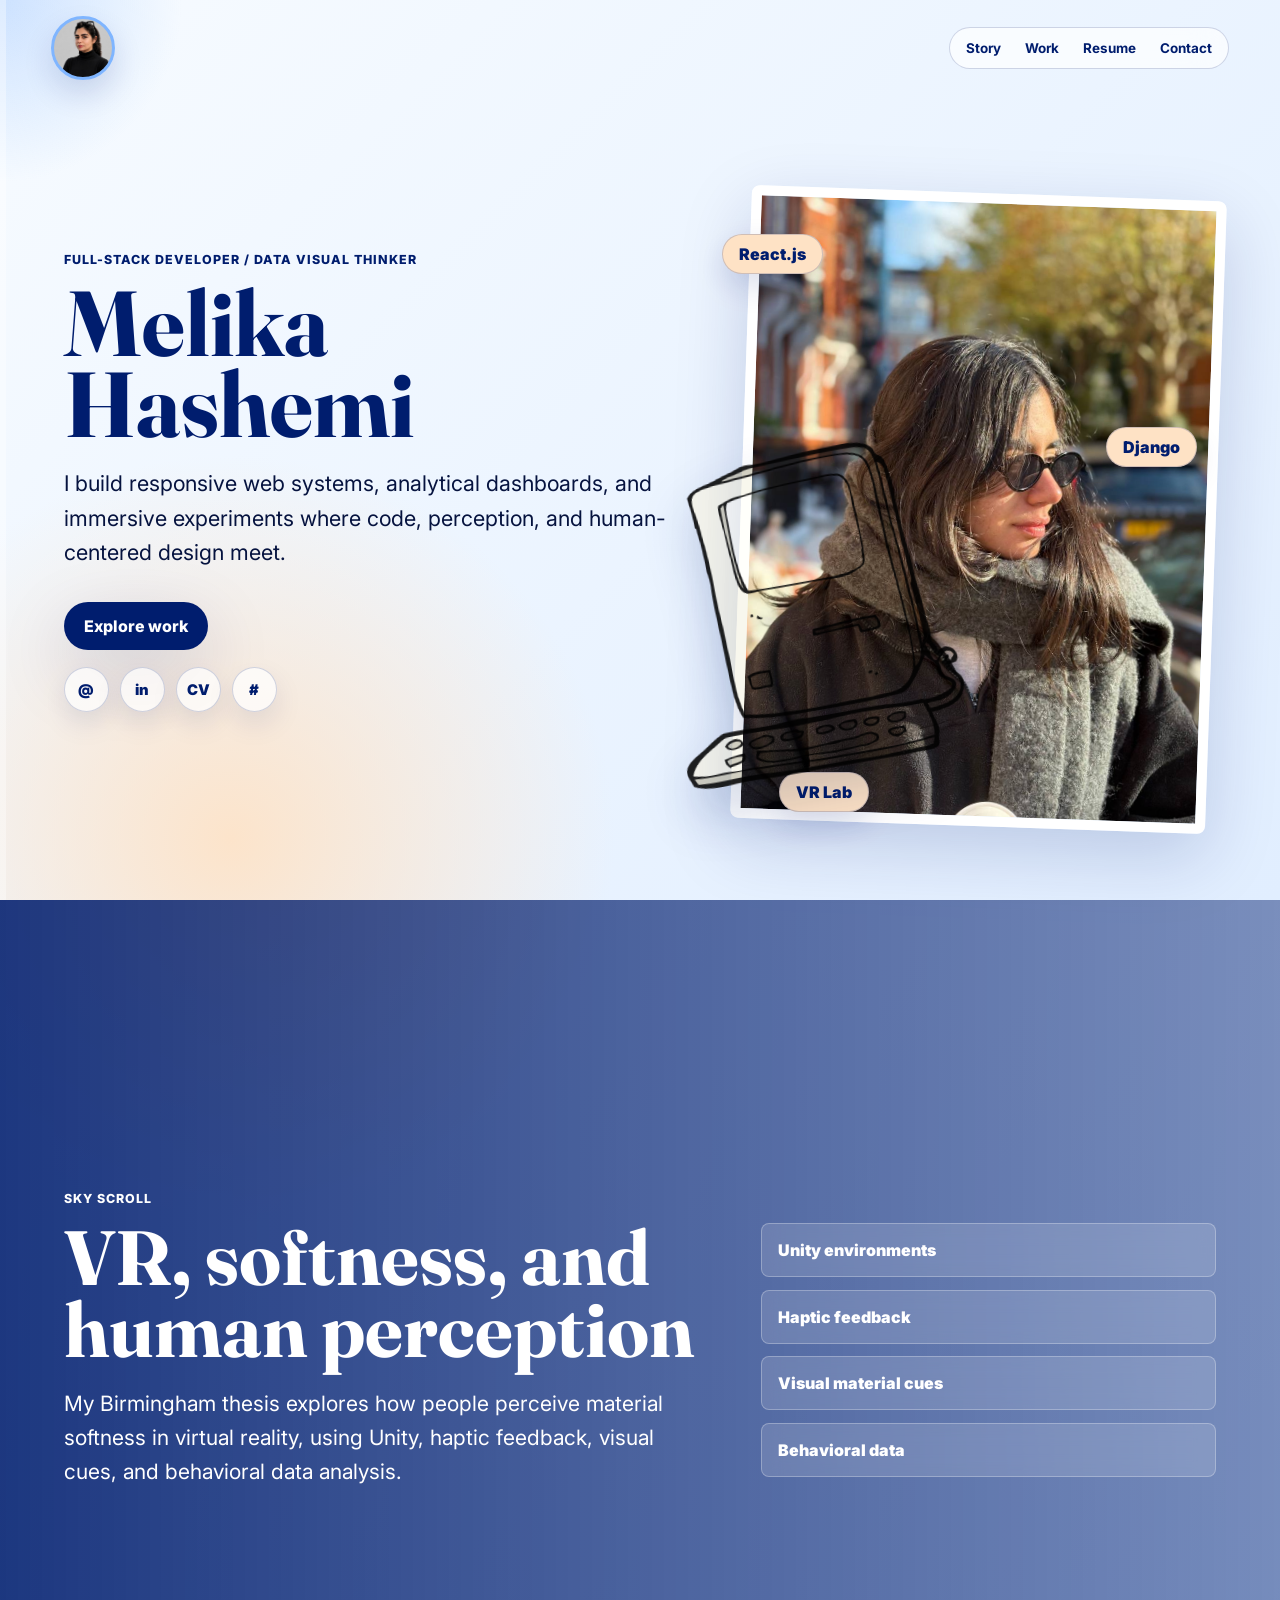
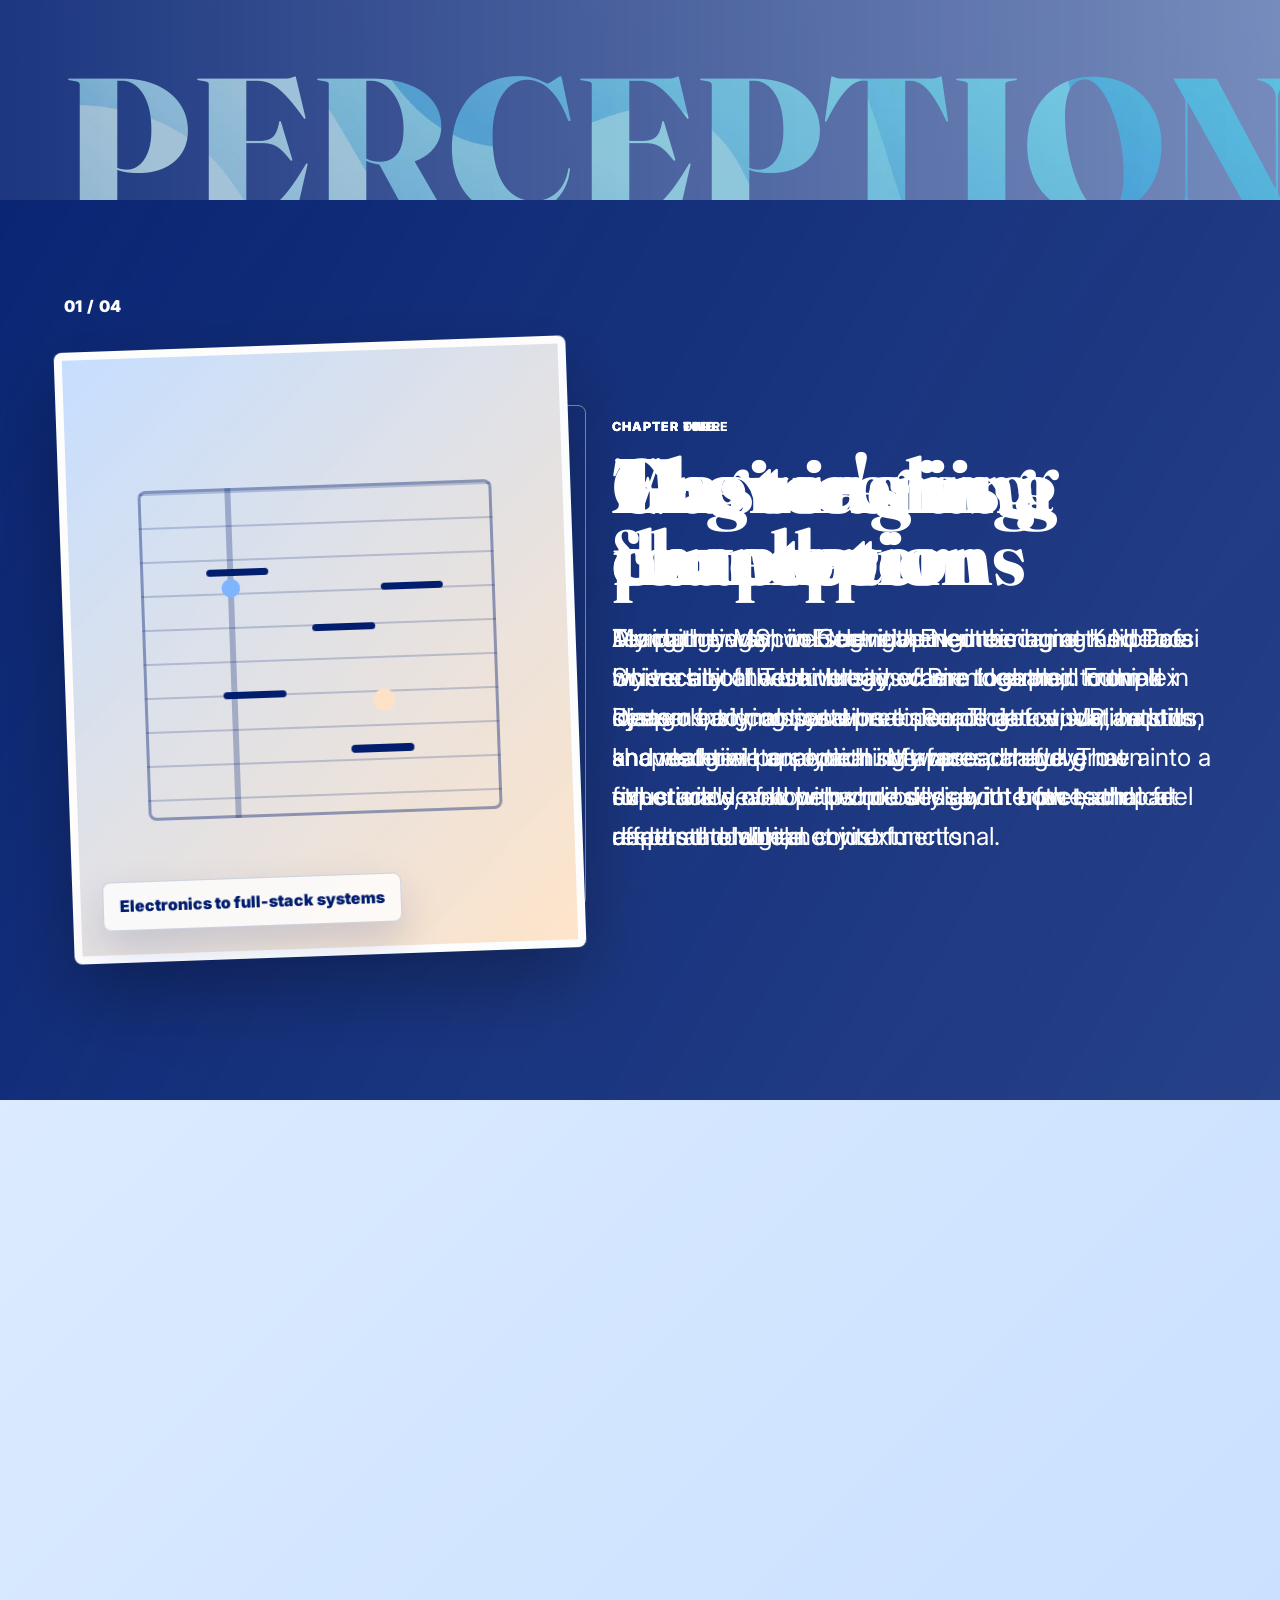
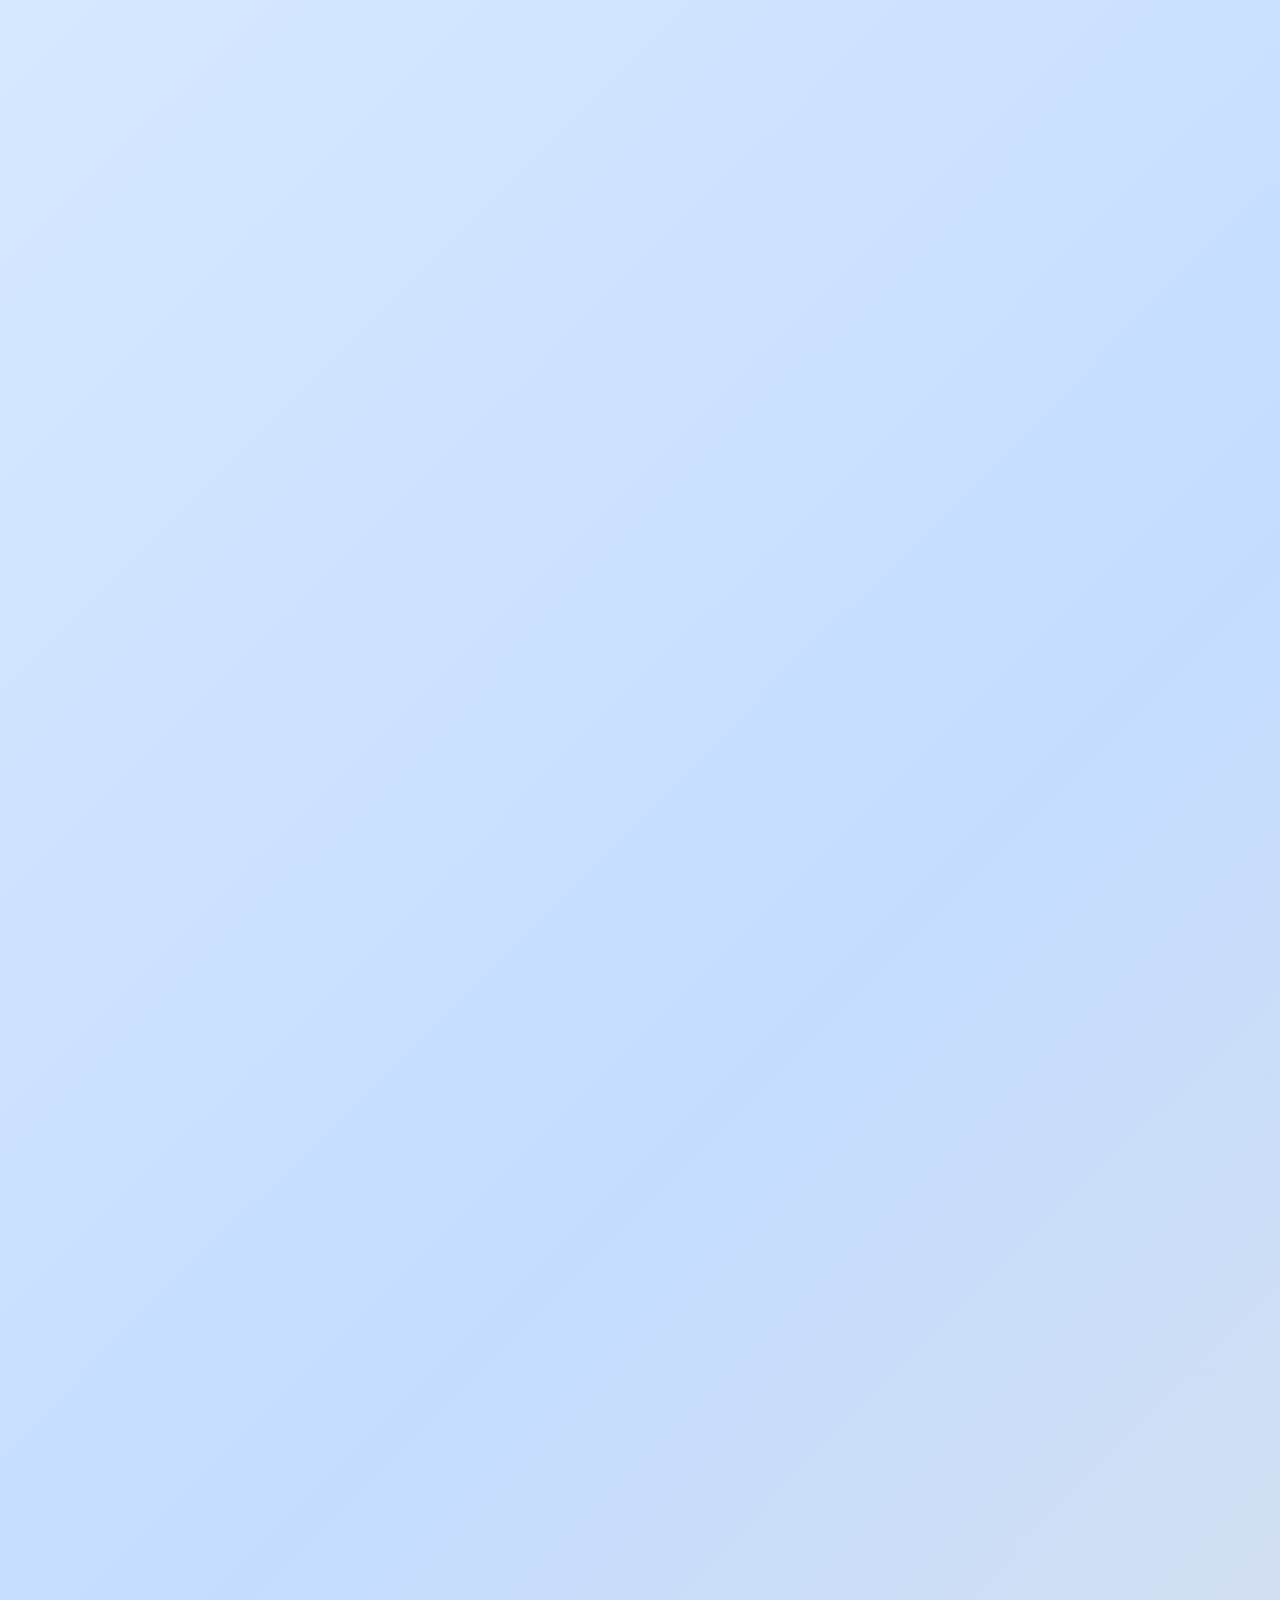
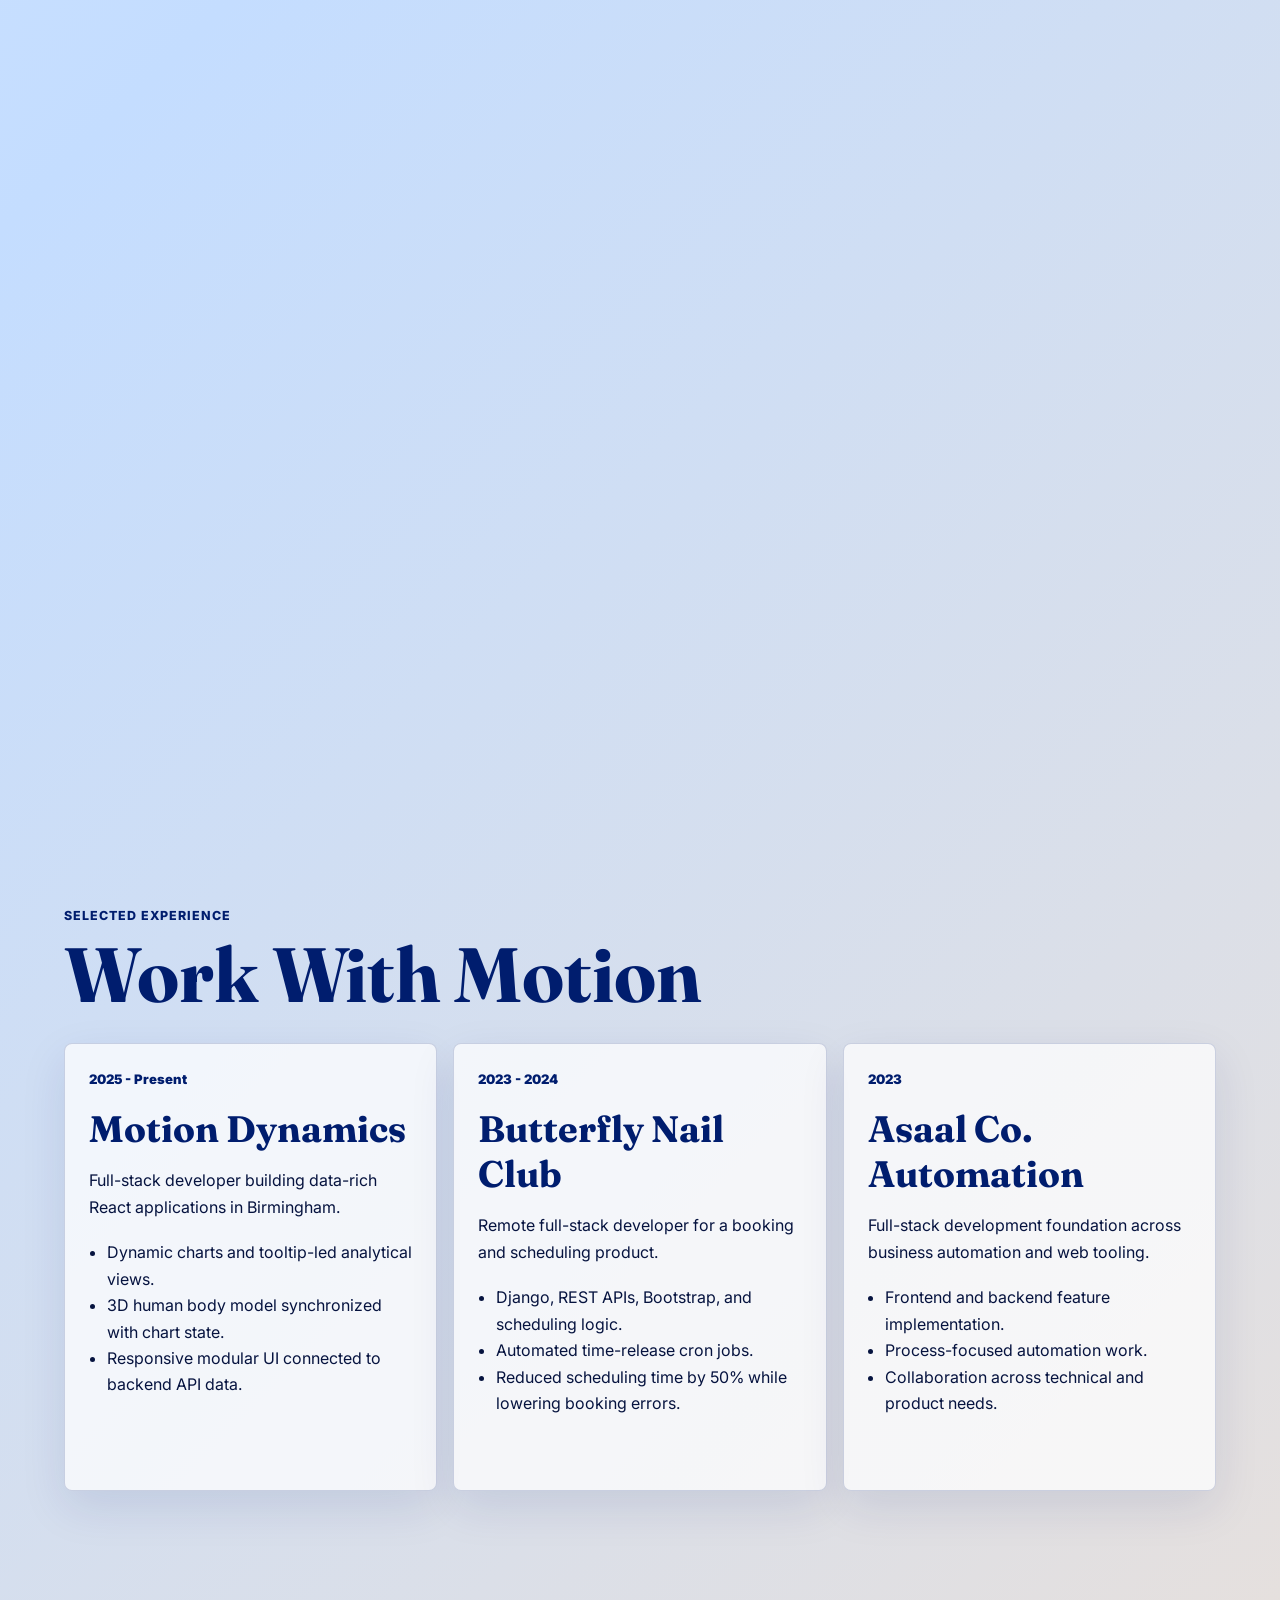
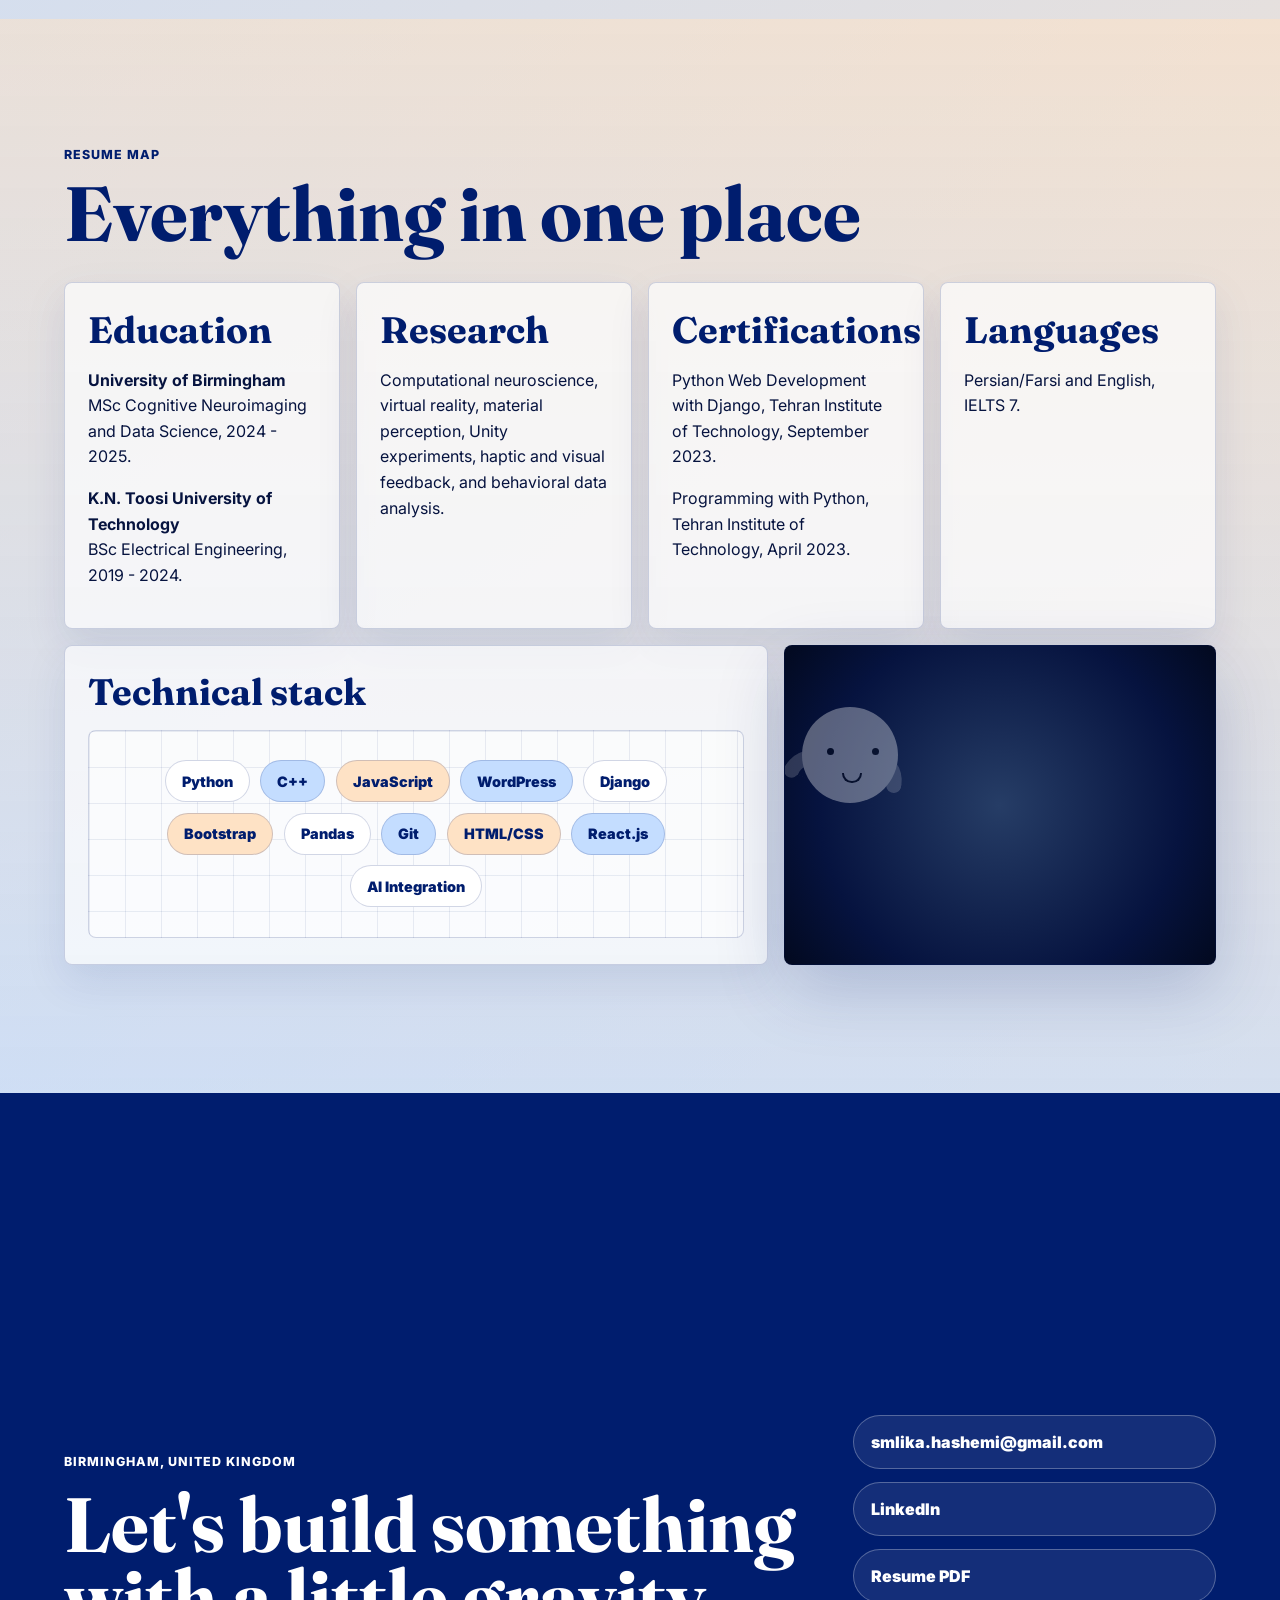
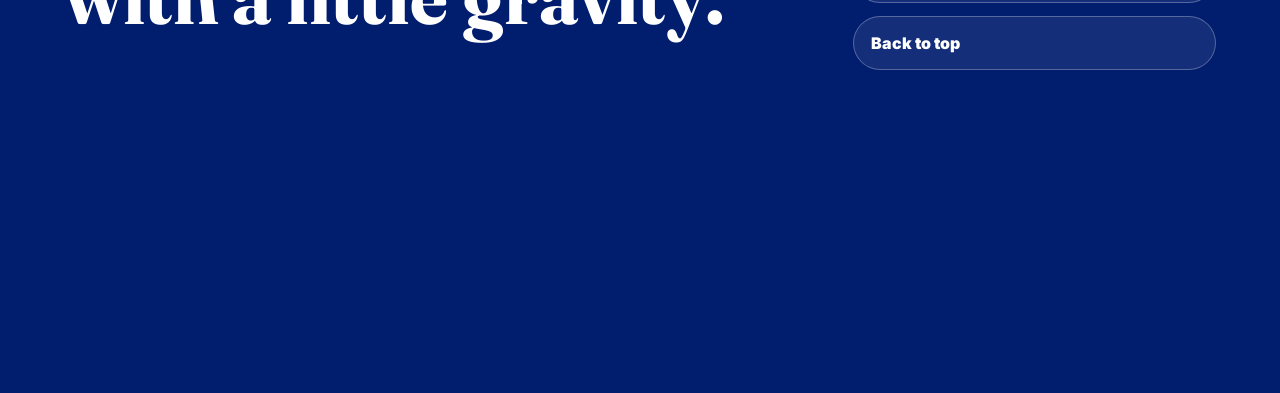
==== index.html @ a68a35ef "initial commit" ====
<!doctype html>
<html lang="en">
  <head>
    <meta charset="utf-8" />
    <meta name="viewport" content="width=device-width, initial-scale=1" />
    <title>Melika Hashemi | Portfolio</title>
    <meta
      name="description"
      content="Personal portfolio for Melika Hashemi, a full-stack developer working across React, Django, data visualization, VR, and cognitive neuroimaging."
    />
    <link rel="icon" type="image/jpeg" href="images/Profesional.jpg" />
    <link rel="preconnect" href="https://fonts.googleapis.com" />
    <link rel="preconnect" href="https://fonts.gstatic.com" crossorigin />
    <link
      href="https://fonts.googleapis.com/css2?family=Fraunces:wght@500;650;800&family=Inter:wght@400;500;600;700;800&display=swap"
      rel="stylesheet"
    />
    <link rel="stylesheet" href="styles.css" />
  </head>
  <body>
    <div class="scroll-meter" aria-hidden="true"><span></span></div>
    <div class="cursor-glow" aria-hidden="true"></div>

    <header class="site-header">
      <a class="brand" href="#top" aria-label="Melika Hashemi home">MH</a>
      <div class="brand-bubble" aria-hidden="true">Building interfaces with feeling.</div>
      <nav aria-label="Primary navigation">
        <a href="#story">Story</a>
        <a href="#work">Work</a>
        <a href="#resume">Resume</a>
        <a href="#contact">Contact</a>
      </nav>
    </header>

    <main id="top">
      <img class="scroll-computer" src="images/cartoon-old-computer-png.webp" alt="" aria-hidden="true" />
      <img class="scroll-computer scroll-computer-alt" src="images/OIP.webp" alt="" aria-hidden="true" />
      <section class="hero panel">
        <div class="hero-copy">
          <p class="eyebrow">Full-stack developer / data visual thinker</p>
          <h1>
            <span>Melika</span>
            <span>Hashemi</span>
          </h1>
          <p class="lede">
            I build responsive web systems, analytical dashboards, and immersive
            experiments where code, perception, and human-centered design meet.
          </p>
          <div class="hero-actions">
            <a class="button primary" href="#work">Explore work</a>
          </div>
          <div class="hero-icon-links" aria-label="Quick links">
            <a href="mailto:smlika.hashemi@gmail.com" aria-label="Email"> @ </a>
            <a href="https://www.linkedin.com/in/melika-hashemi-525626200/" target="_blank" rel="noreferrer" aria-label="LinkedIn">in</a>
            <a href="Resume.pdf" target="_blank" rel="noreferrer" aria-label="Resume PDF">CV</a>
            <a href="#resume" aria-label="Resume details">#</a>
          </div>
        </div>

        <div class="hero-stage" aria-hidden="true">
          <img class="portrait" src="images/Sunglasses.jpg" alt="" />
          <img class="computer hero-computer" src="images/cartoon-old-computer-png.webp" alt="" />
          <span class="code-chip chip-one">React.js</span>
          <span class="code-chip chip-two">Django</span>
          <span class="code-chip chip-three">VR Lab</span>
        </div>
      </section>

      <section class="sky-scroll-section" aria-label="Sky scroll portfolio statement">
        <div class="sky-word">PERCEPTION</div>
        <div class="sky-copy">
          <p class="eyebrow">Sky scroll</p>
          <h2>VR, softness, and human perception</h2>
          <p>My Birmingham thesis explores how people perceive material softness in virtual reality, using Unity, haptic feedback, visual cues, and behavioral data analysis.</p>
        </div>
        <div class="sky-facts" aria-label="Research highlights">
          <span>Unity environments</span>
          <span>Haptic feedback</span>
          <span>Visual material cues</span>
          <span>Behavioral data</span>
        </div>
      </section>

      <section id="story" class="story-rail" aria-label="Portfolio story">
        <div class="story-sticky">
          <div class="chapter-count">
            <span class="current">01</span>
            <span>/</span>
            <span>04</span>
          </div>
          <div class="scene">
            <div class="scene-card scene-img active" aria-hidden="true">
              <div class="circuit-board">
                <span></span><span></span><span></span><span></span><span></span>
              </div>
              <div class="booking-flow">Electronics to full-stack systems</div>
            </div>
            <div class="scene-card scene-img" aria-hidden="true">
              <div class="browser-bar"><span></span><span></span><span></span></div>
              <div class="chart-lines">
                <i style="--h: 42%"></i>
                <i style="--h: 68%"></i>
                <i style="--h: 35%"></i>
                <i style="--h: 82%"></i>
                <i style="--h: 58%"></i>
              </div>
              <div class="tooltip-card">JSON insight mapped</div>
            </div>
            <div class="scene-card scene-img" aria-hidden="true">
              <div class="vr-world">
                <span class="vr-headset"></span>
                <span class="vr-grid"></span>
              </div>
              <div class="tooltip-card">Unity + haptics experiment</div>
            </div>
            <div class="scene-card scene-img" aria-hidden="true">
              <div class="calendar-grid">
                <span></span><span></span><span></span><span></span>
                <span></span><span></span><span></span><span></span>
                <span></span><span></span><span></span><span></span>
              </div>
              <div class="booking-flow">Django REST booking flow</div>
            </div>
          </div>
          <article class="chapter active">
            <p class="eyebrow">Chapter one</p>
            <h2>Engineering foundations</h2>
            <p>
              My path began in Electrical Engineering at K.N. Toosi University of
              Technology, where I learned to think in systems, signals, and
              precision. That foundation still shapes how I approach software:
              carefully, structurally, and with curiosity about how each part
              affects the whole.
            </p>
          </article>
          <article class="chapter">
            <p class="eyebrow">Chapter two</p>
            <h2>The teaching chapter</h2>
            <p>
              Teaching in school strengthened the human side of my technical work.
              It trained me to explain complex ideas clearly, notice where people
              get stuck, and turn knowledge into something approachable. That
              experience now helps me design interfaces that feel understandable,
              not just functional.
            </p>
          </article>
          <article class="chapter">
            <p class="eyebrow">Chapter three</p>
            <h2>Master's in perception</h2>
            <p>
              During my MSc in Cognitive Neuroimaging and Data Science at the
              University of Birmingham, I moved deeper into computational
              neuroscience, VR, haptics, and material perception. My research gave
              me a richer view of how people sense, interpret, and respond to
              digital environments.
            </p>
          </article>
          <article class="chapter">
            <p class="eyebrow">Chapter four</p>
            <h2>Growing as a developer</h2>
            <p>
              Along the way, web development became the place where all of those
              threads came together. From Django booking systems to React data
              visualizations and real-time analytical interfaces, I have grown into
              a full-stack developer who builds with both technical depth and
              human context.
            </p>
          </article>
        </div>
        <div class="chapter-triggers" aria-hidden="true">
          <span data-step="0"></span>
          <span data-step="1"></span>
          <span data-step="2"></span>
          <span data-step="3"></span>
        </div>
      </section>

      <section id="work" class="work-section">
        <div class="section-intro">
          <p class="eyebrow">Selected experience</p>
          <h2>Work With Motion</h2>
        </div>
        <div class="work-grid">
          <article class="work-card" data-reveal>
            <span class="year">2025 - Present</span>
            <h3>Motion Dynamics</h3>
            <p>Full-stack developer building data-rich React applications in Birmingham.</p>
            <ul>
              <li>Dynamic charts and tooltip-led analytical views.</li>
              <li>3D human body model synchronized with chart state.</li>
              <li>Responsive modular UI connected to backend API data.</li>
            </ul>
          </article>
          <article class="work-card" data-reveal>
            <span class="year">2023 - 2024</span>
            <h3>Butterfly Nail Club</h3>
            <p>Remote full-stack developer for a booking and scheduling product.</p>
            <ul>
              <li>Django, REST APIs, Bootstrap, and scheduling logic.</li>
              <li>Automated time-release cron jobs.</li>
              <li>Reduced scheduling time by 50% while lowering booking errors.</li>
            </ul>
          </article>
          <article class="work-card" data-reveal>
            <span class="year">2023</span>
            <h3>Asaal Co. Automation</h3>
            <p>Full-stack development foundation across business automation and web tooling.</p>
            <ul>
              <li>Frontend and backend feature implementation.</li>
              <li>Process-focused automation work.</li>
              <li>Collaboration across technical and product needs.</li>
            </ul>
          </article>
        </div>
      </section>

      <section id="resume" class="resume-section">
        <div class="section-intro">
          <p class="eyebrow">Resume map</p>
          <h2>Everything in one place</h2>
        </div>
        <div class="resume-grid">
          <article class="resume-panel">
            <h3>Education</h3>
            <p><strong>University of Birmingham</strong><br />MSc Cognitive Neuroimaging and Data Science, 2024 - 2025.</p>
            <p><strong>K.N. Toosi University of Technology</strong><br />BSc Electrical Engineering, 2019 - 2024.</p>
          </article>
          <article class="resume-panel">
            <h3>Research</h3>
            <p>Computational neuroscience, virtual reality, material perception, Unity experiments, haptic and visual feedback, and behavioral data analysis.</p>
          </article>
          <article class="resume-panel">
            <h3>Certifications</h3>
            <p>Python Web Development with Django, Tehran Institute of Technology, September 2023.</p>
            <p>Programming with Python, Tehran Institute of Technology, April 2023.</p>
          </article>
          <article class="resume-panel">
            <h3>Languages</h3>
            <p>Persian/Farsi and English, IELTS 7.</p>
          </article>
          <div class="resume-stack-row">
            <article class="resume-panel stack-panel">
              <h3>Technical stack</h3>
              <div class="skill-orbit skill-orbit-small" aria-label="Technical stack">
                <span>Python</span>
                <span>C++</span>
                <span>JavaScript</span>
                <span>WordPress</span>
                <span>Django</span>
                <span>Bootstrap</span>
                <span>Pandas</span>
                <span>Git</span>
                <span>HTML/CSS</span>
                <span>React.js</span>
                <span>AI Integration</span>
              </div>
            </article>
            <div class="ghost-lab stack-spirit" aria-label="Interactive playful coding spirit">
              <div id="speedcapture">
                <div class="ghost face">
                  <div class="arms">
                    <div class="arm"></div>
                    <div class="arm"></div>
                  </div>
                  <div class="inner"><div class="mouth"></div></div>
                </div>
                <div class="ghost"></div>
                <div class="ghost"></div>
                <div class="ghost"></div>
                <div class="ghost"></div>
                <div class="ghost"></div>
                <div class="ghost"></div>
                <div class="ghost"></div>
                <div class="ghost"></div>
                <div class="ghost"></div>
                <div class="ghost"></div>
                <div class="ghost"></div>
                <div class="ghost"></div>
                <div class="ghost"></div>
                <div class="ghost"></div>
                <div class="ghost"></div>
                <div class="ghost"></div>
                <div class="ghost"></div>
                <div class="ghost"></div>
                <div class="ghost"></div>
              </div>
            </div>
          </div>
        </div>
      </section>

      <section id="contact" class="contact-section panel">
        <div>
          <p class="eyebrow">Birmingham, United Kingdom</p>
          <h2>Let's build something with a little gravity.</h2>
        </div>
        <div class="contact-links">
          <a href="mailto:smlika.hashemi@gmail.com">smlika.hashemi@gmail.com</a>
          <a href="https://www.linkedin.com/in/melika-hashemi-525626200/" target="_blank" rel="noreferrer">LinkedIn</a>
          <a href="Resume.pdf" target="_blank" rel="noreferrer">Resume PDF</a>
          <a href="#top">Back to top</a>
        </div>
      </section>
    </main>

    <script src="script.js"></script>
  </body>
</html>
---- styles.css ----
:root {
  --cloud: #c4ddff;
  --sky: #7fb5ff;
  --navy: #001d6e;
  --peach: #fee2c5;
  --ink: #06133f;
  --paper: #f7fbff;
  --white: #ffffff;
  --line: rgba(0, 29, 110, 0.18);
  --shadow: 0 24px 70px rgba(0, 29, 110, 0.18);
}

* {
  box-sizing: border-box;
}

html {
  scroll-behavior: smooth;
}

body {
  margin: 0;
  background:
    radial-gradient(circle at 18% 10%, rgba(254, 226, 197, 0.9), transparent 24rem),
    linear-gradient(135deg, var(--paper), var(--cloud) 52%, var(--peach));
  color: var(--ink);
  font-family: Inter, system-ui, sans-serif;
  overflow-x: hidden;
}

img {
  display: block;
  max-width: 100%;
}

a {
  color: inherit;
  text-decoration: none;
}

.scroll-meter {
  position: fixed;
  inset: 0 auto 0 0;
  z-index: 100;
  width: 6px;
  background: rgba(255, 255, 255, 0.34);
}

.scroll-meter span {
  display: block;
  width: 100%;
  height: 0;
  background: linear-gradient(var(--navy), var(--sky), var(--peach));
  border-radius: 999px;
}

.cursor-glow {
  position: fixed;
  z-index: 1;
  width: 26rem;
  height: 26rem;
  pointer-events: none;
  border-radius: 50%;
  background: radial-gradient(circle, rgba(127, 181, 255, 0.34), transparent 62%);
  transform: translate(-50%, -50%);
  mix-blend-mode: multiply;
}

.site-header {
  position: fixed;
  top: 0;
  left: 0;
  right: 0;
  z-index: 50;
  display: flex;
  align-items: center;
  justify-content: space-between;
  padding: 1rem clamp(1rem, 4vw, 4rem);
  color: var(--navy);
}

.brand {
  position: relative;
  display: grid;
  width: 4rem;
  aspect-ratio: 1;
  place-items: center;
  overflow: hidden;
  border: 3px solid var(--sky);
  border-radius: 50%;
  background: rgba(255, 255, 255, 0.66) url("images/Profesional.jpg") center 18% / cover;
  color: transparent;
  font-weight: 800;
  backdrop-filter: blur(16px);
  box-shadow: 0 14px 30px rgba(0, 29, 110, 0.14);
}

.brand-bubble {
  position: fixed;
  top: 4.9rem;
  left: 4.5rem;
  z-index: 51;
  max-width: 13rem;
  border: 1px solid var(--line);
  border-radius: 8px;
  padding: 0.72rem 0.9rem;
  background: rgba(255, 255, 255, 0.88);
  color: var(--navy);
  font-size: 0.78rem;
  font-weight: 900;
  box-shadow: 0 16px 34px rgba(0, 29, 110, 0.14);
  opacity: 0;
  transform: translateY(-0.4rem) scale(0.96);
  animation: talkBubble 12s ease-in-out infinite 1s;
  pointer-events: none;
}

.brand-bubble::before {
  content: "";
  position: absolute;
  top: -0.45rem;
  left: 0.8rem;
  width: 0.9rem;
  aspect-ratio: 1;
  background: inherit;
  border-left: 1px solid var(--line);
  border-top: 1px solid var(--line);
  transform: rotate(45deg);
}

nav {
  display: flex;
  gap: clamp(0.7rem, 2vw, 1.5rem);
  padding: 0.75rem 1rem;
  border: 1px solid var(--line);
  border-radius: 999px;
  background: rgba(255, 255, 255, 0.68);
  font-size: 0.84rem;
  font-weight: 700;
  backdrop-filter: blur(16px);
}

.scroll-computer {
  position: fixed;
  top: 10vh;
  left: 50%;
  z-index: 20;
  width: clamp(6rem, 12vw, 12rem);
  pointer-events: none;
  opacity: 0;
  transform: translate3d(-50%, -8rem, 0) rotate(-14deg) scale(0.72);
  transform-origin: 50% 50%;
  filter: drop-shadow(0 20px 24px rgba(0, 29, 110, 0.24));
  mix-blend-mode: multiply;
  transition: opacity 220ms ease;
}

.scroll-computer-alt {
  z-index: 19;
  width: clamp(4.8rem, 9vw, 8.5rem);
}

.panel {
  min-height: 100svh;
}

.hero {
  position: relative;
  z-index: 2;
  display: grid;
  grid-template-columns: minmax(0, 0.95fr) minmax(20rem, 0.72fr);
  gap: clamp(2rem, 4vw, 4rem);
  align-items: center;
  padding: 7rem clamp(1.1rem, 5vw, 5rem) 3rem;
}

.hero-copy {
  position: relative;
  z-index: 3;
}

.eyebrow {
  margin: 0 0 1rem;
  color: var(--navy);
  font-size: 0.78rem;
  font-weight: 800;
  letter-spacing: 0.08em;
  text-transform: uppercase;
}

h1,
h2,
h3 {
  margin: 0;
  font-family: Fraunces, Georgia, serif;
  color: var(--navy);
  letter-spacing: 0;
}

h1 {
  display: grid;
  max-width: 12ch;
  font-size: clamp(3.2rem, 7.2vw, 6.3rem);
  line-height: 0.88;
}

h1 span:first-child {
  display: inline-block;
  white-space: nowrap;
  word-break: keep-all;
}

h1 span:last-child {
  overflow-wrap: anywhere;
}

h2 {
  font-size: clamp(2.4rem, 6vw, 5.6rem);
  line-height: 0.94;
}

h3 {
  font-size: clamp(1.55rem, 3vw, 2.3rem);
}

.lede {
  max-width: 42rem;
  margin: 1.3rem 0 0;
  font-size: clamp(1.05rem, 2vw, 1.35rem);
  line-height: 1.6;
}

.hero-actions {
  display: flex;
  flex-wrap: wrap;
  gap: 0.85rem;
  margin-top: 2rem;
}

.hero-icon-links {
  display: flex;
  gap: 0.7rem;
  margin-top: 1.1rem;
}

.hero-icon-links a {
  display: grid;
  width: 2.8rem;
  aspect-ratio: 1;
  place-items: center;
  border: 1px solid var(--line);
  border-radius: 50%;
  background: rgba(255, 255, 255, 0.72);
  color: var(--navy);
  font-size: 0.92rem;
  font-weight: 900;
  box-shadow: 0 12px 28px rgba(0, 29, 110, 0.1);
}

.button {
  display: inline-flex;
  min-height: 3rem;
  align-items: center;
  justify-content: center;
  border: 1px solid var(--line);
  border-radius: 999px;
  padding: 0 1.2rem;
  font-weight: 800;
}

.button.primary {
  background: var(--navy);
  color: var(--white);
  box-shadow: var(--shadow);
}

.button.ghost {
  background: rgba(255, 255, 255, 0.66);
}

.hero-stage {
  position: relative;
  z-index: 2;
  min-height: min(72vw, 43rem);
}

.portrait {
  position: absolute;
  right: 0;
  bottom: 0;
  width: min(30rem, 70vw);
  aspect-ratio: 3 / 4;
  border: 10px solid var(--white);
  border-radius: 8px;
  object-fit: cover;
  object-position: 50% 36%;
  box-shadow: var(--shadow);
  transform: rotate(2deg);
}

.computer {
  position: absolute;
  width: min(18rem, 40vw);
  filter: drop-shadow(0 24px 25px rgba(0, 29, 110, 0.22));
  mix-blend-mode: multiply;
}

.hero-computer {
  left: -5rem;
  bottom: 3.5rem;
  z-index: 2;
  opacity: 0.88;
  transform: rotate(-10deg);
}

.code-chip {
  position: absolute;
  display: inline-flex;
  align-items: center;
  min-height: 2.5rem;
  border: 1px solid var(--line);
  border-radius: 999px;
  padding: 0 1rem;
  background: var(--peach);
  color: var(--navy);
  font-weight: 900;
  box-shadow: 0 12px 30px rgba(0, 29, 110, 0.14);
}

.chip-one {
  top: 14%;
  left: -4%;
}

.chip-two {
  top: 42%;
  right: 4%;
}

.chip-three {
  bottom: 2%;
  left: 8%;
}

.story-rail {
  position: relative;
  height: 420vh;
  z-index: 3;
}

.sky-scroll-section {
  position: relative;
  z-index: 4;
  min-height: 100svh;
  display: grid;
  grid-template-columns: minmax(0, 1fr) minmax(18rem, 0.72fr);
  gap: clamp(2rem, 5vw, 5rem);
  align-items: center;
  overflow: hidden;
  padding: clamp(4rem, 9vw, 8rem) clamp(1.1rem, 5vw, 5rem);
  background:
    linear-gradient(90deg, rgba(0, 29, 110, 0.88), rgba(0, 29, 110, 0.46)),
    url("images/Sea.jpg") center / cover fixed;
}

.sky-word {
  position: absolute;
  inset: auto -1rem -0.08em;
  color: transparent;
  background: url("images/Sea.jpg") 50% 50% / cover fixed;
  background-clip: text;
  -webkit-background-clip: text;
  -webkit-text-fill-color: transparent;
  font-family: Fraunces, Georgia, serif;
  font-size: clamp(5.6rem, 15vw, 14.5rem);
  font-weight: 800;
  line-height: 0.74;
  opacity: 0.72;
  pointer-events: none;
  text-align: right;
}

.sky-copy {
  position: relative;
  max-width: 50rem;
  color: var(--white);
}

.sky-copy h2,
.sky-copy .eyebrow {
  color: var(--white);
}

.sky-copy p:not(.eyebrow) {
  max-width: 38rem;
  font-size: clamp(1rem, 1.8vw, 1.32rem);
  line-height: 1.6;
}

.sky-facts {
  position: relative;
  display: grid;
  gap: 0.8rem;
}

.sky-facts span {
  border: 1px solid rgba(255, 255, 255, 0.28);
  border-radius: 8px;
  padding: 1rem;
  background: rgba(255, 255, 255, 0.14);
  color: var(--white);
  font-weight: 900;
  backdrop-filter: blur(10px);
}

.story-sticky {
  position: sticky;
  top: 0;
  display: grid;
  min-height: 100svh;
  grid-template-columns: minmax(16rem, 0.8fr) minmax(0, 1fr);
  align-items: center;
  gap: clamp(1.5rem, 5vw, 5rem);
  padding: 5rem clamp(1.1rem, 5vw, 5rem);
  overflow: hidden;
  background: linear-gradient(120deg, rgba(0, 29, 110, 0.96), rgba(0, 29, 110, 0.82));
  color: var(--white);
}

.story-sticky h2,
.story-sticky .eyebrow {
  color: var(--white);
}

.chapter-count {
  position: absolute;
  top: 6rem;
  left: clamp(1.1rem, 5vw, 5rem);
  display: flex;
  gap: 0.3rem;
  font-weight: 900;
}

.scene {
  position: relative;
  min-height: 68vh;
  perspective: 1000px;
}

.scene::before {
  content: "";
  position: absolute;
  inset: 10% -8% 8% 9%;
  border: 1px solid rgba(254, 226, 197, 0.52);
  border-radius: 8px;
}

.scene-img {
  position: absolute;
  inset: 0;
  width: min(32rem, 78vw);
  height: 68vh;
  border: 8px solid rgba(255, 255, 255, 0.92);
  border-radius: 8px;
  object-fit: cover;
  opacity: 0;
  transform: translate3d(-2rem, 2rem, 0) rotate(-6deg) scale(0.9);
  transition: opacity 700ms ease, transform 900ms cubic-bezier(0.16, 1, 0.3, 1);
  box-shadow: 0 32px 80px rgba(0, 0, 0, 0.3);
}

.scene-card {
  display: grid;
  place-items: center;
  padding: clamp(1rem, 3vw, 2rem);
  background:
    linear-gradient(135deg, rgba(196, 221, 255, 0.96), rgba(254, 226, 197, 0.92)),
    var(--white);
}

.scene-img.active {
  opacity: 1;
  transform: translate3d(0, 0, 0) rotate(var(--tilt, -2deg)) scale(1);
}

.browser-bar,
.tooltip-card,
.booking-flow {
  position: absolute;
  border: 1px solid rgba(0, 29, 110, 0.18);
  border-radius: 8px;
  background: rgba(255, 255, 255, 0.78);
  color: var(--navy);
  box-shadow: 0 18px 40px rgba(0, 29, 110, 0.16);
}

.browser-bar {
  top: 1.2rem;
  left: 1.2rem;
  right: 1.2rem;
  display: flex;
  gap: 0.5rem;
  padding: 0.7rem;
}

.browser-bar span {
  width: 0.72rem;
  aspect-ratio: 1;
  border-radius: 50%;
  background: var(--sky);
}

.chart-lines {
  display: flex;
  align-items: end;
  justify-content: center;
  gap: clamp(0.7rem, 2vw, 1rem);
  width: 82%;
  height: 62%;
  border-bottom: 3px solid rgba(0, 29, 110, 0.5);
  border-left: 3px solid rgba(0, 29, 110, 0.5);
}

.chart-lines i {
  width: clamp(1.8rem, 5vw, 3.4rem);
  height: var(--h);
  border-radius: 8px 8px 0 0;
  background: linear-gradient(var(--navy), var(--sky));
}

.tooltip-card {
  right: 1.4rem;
  bottom: 1.5rem;
  padding: 0.85rem 1rem;
  font-weight: 900;
}

.calendar-grid {
  display: grid;
  width: 82%;
  grid-template-columns: repeat(4, 1fr);
  gap: 0.7rem;
}

.calendar-grid span {
  aspect-ratio: 1;
  border: 2px solid rgba(0, 29, 110, 0.24);
  border-radius: 8px;
  background: rgba(255, 255, 255, 0.75);
}

.calendar-grid span:nth-child(3),
.calendar-grid span:nth-child(6),
.calendar-grid span:nth-child(11) {
  background: var(--sky);
}

.booking-flow {
  left: 1.4rem;
  bottom: 1.5rem;
  padding: 0.85rem 1rem;
  font-weight: 900;
}

.vr-world {
  position: relative;
  width: 82%;
  height: 62%;
}

.vr-headset {
  position: absolute;
  inset: 20% 12% auto;
  height: 34%;
  border: 10px solid var(--navy);
  border-radius: 999px 999px 34px 34px;
  background: rgba(255, 255, 255, 0.4);
}

.vr-grid {
  position: absolute;
  left: 0;
  right: 0;
  bottom: 0;
  height: 42%;
  background:
    linear-gradient(90deg, rgba(0, 29, 110, 0.22) 1px, transparent 1px),
    linear-gradient(rgba(0, 29, 110, 0.22) 1px, transparent 1px);
  background-size: 32px 24px;
  transform: perspective(280px) rotateX(58deg);
}

.circuit-board {
  position: relative;
  width: 82%;
  height: 62%;
  border: 3px solid rgba(0, 29, 110, 0.4);
  border-radius: 8px;
  background:
    radial-gradient(circle at 25% 30%, var(--sky) 0 0.55rem, transparent 0.6rem),
    radial-gradient(circle at 68% 66%, var(--peach) 0 0.65rem, transparent 0.72rem),
    linear-gradient(90deg, transparent 24%, rgba(0, 29, 110, 0.28) 24% 26%, transparent 26%),
    linear-gradient(rgba(0, 29, 110, 0.2) 2px, transparent 2px);
  background-size: auto, auto, auto, 100% 34px;
}

.circuit-board span {
  position: absolute;
  width: 18%;
  height: 0.45rem;
  border-radius: 999px;
  background: var(--navy);
}

.circuit-board span:nth-child(1) { top: 24%; left: 18%; }
.circuit-board span:nth-child(2) { top: 42%; left: 48%; }
.circuit-board span:nth-child(3) { top: 62%; left: 22%; }
.circuit-board span:nth-child(4) { top: 30%; right: 14%; }
.circuit-board span:nth-child(5) { bottom: 18%; right: 24%; }

.chapter {
  grid-column: 2;
  grid-row: 1;
  max-width: 42rem;
  opacity: 0;
  transform: translateY(2rem);
  transition: opacity 500ms ease, transform 500ms ease;
  pointer-events: none;
}

.chapter.active {
  opacity: 1;
  transform: translateY(0);
}

.chapter p:not(.eyebrow) {
  font-size: clamp(1.05rem, 2.2vw, 1.55rem);
  line-height: 1.6;
}

.chapter-triggers {
  position: absolute;
  inset: 0;
  display: grid;
  grid-template-rows: repeat(4, 1fr);
  pointer-events: none;
}

.work-section {
  position: relative;
  z-index: 4;
  padding: clamp(4rem, 10vw, 9rem) clamp(1.1rem, 5vw, 5rem);
}

.section-intro {
  max-width: 54rem;
  margin-bottom: 2rem;
}

.work-grid {
  display: grid;
  grid-template-columns: repeat(3, minmax(0, 1fr));
  gap: 1rem;
}

.work-card {
  min-height: 28rem;
  border: 1px solid var(--line);
  border-radius: 8px;
  padding: clamp(1.1rem, 2vw, 1.5rem);
  background: rgba(255, 255, 255, 0.72);
  box-shadow: 0 16px 46px rgba(0, 29, 110, 0.1);
  opacity: 0;
  transform: translateY(2rem);
  transition: opacity 650ms ease, transform 650ms ease;
}

.work-card.visible {
  opacity: 1;
  transform: translateY(0);
}

.year {
  display: inline-flex;
  margin-bottom: 1.2rem;
  color: var(--navy);
  font-size: 0.82rem;
  font-weight: 900;
}

.work-card p,
.contact-section p {
  line-height: 1.65;
}

ul {
  margin: 1.2rem 0 0;
  padding-left: 1.1rem;
  line-height: 1.65;
}

.resume-section {
  position: relative;
  z-index: 4;
  padding: clamp(4rem, 10vw, 8rem) clamp(1.1rem, 5vw, 5rem);
  background: linear-gradient(180deg, rgba(254, 226, 197, 0.52), rgba(196, 221, 255, 0.66));
}

.ghost-lab {
  position: relative;
  justify-self: end;
  width: min(42rem, 100%);
  min-height: 17rem;
  overflow: hidden;
  border: 1px solid rgba(0, 29, 110, 0.18);
  border-radius: 8px;
  background: radial-gradient(circle at center, #263d66, #06133f 68%, #02091f);
  box-shadow: 0 24px 70px rgba(0, 29, 110, 0.2);
}

#speedcapture {
  position: absolute;
  inset: 0;
  opacity: 0.42;
}

.ghost {
  position: absolute;
  left: calc(50% - 50px);
  top: calc(50% - 50px);
  width: 100px;
  height: 100px;
  border-radius: 100%;
  background: #fff;
  transform: translateX(-100px);
  animation: ghostSwirl 2s ease-in-out infinite alternate;
  transition: 0s ease-in-out;
}

.ghost::before {
  content: "";
  position: absolute;
  top: calc(50% - 5px);
  left: calc(50% - 5px);
  width: 10px;
  height: 10px;
  border-radius: 100%;
  background: #fff;
  filter: blur(5px);
  animation: ghostBubbling 2s linear infinite;
}

.ghost.face .arms {
  position: absolute;
  left: -10px;
  top: 45px;
  z-index: -1;
  width: 120px;
  height: 30px;
  border-radius: 50px;
}

.ghost.face .arm {
  position: absolute;
  left: 0;
  top: 0;
  width: 30px;
  height: 30px;
  border-top: 15px solid #fff;
  border-left: 15px solid #fff;
  border-radius: 100px 0 0 0;
  opacity: 0.5;
  transform: rotate(20deg);
  transform-origin: top right;
  animation: ghostWave 2s ease-in-out infinite alternate;
}

.ghost.face .arm::before {
  content: "";
  position: absolute;
  bottom: -5px;
  left: -15px;
  width: 15px;
  height: 15px;
  border-radius: 100%;
  background: #fff;
}

.ghost.face .arm:last-of-type {
  right: 0;
  left: auto;
  border-right: 15px solid #fff;
  border-left: 0;
  border-radius: 0 100px 0 0;
  transform-origin: top left;
}

.ghost.face .arm:last-of-type::before {
  right: -15px;
  left: auto;
}

.ghost.face .inner {
  position: absolute;
  width: 100%;
  height: 100%;
  border-radius: 100%;
  transform-style: preserve-3d;
  animation: ghostLook 4s ease-in-out infinite;
}

.ghost.face .mouth {
  position: absolute;
  bottom: 20px;
  left: 40px;
  width: 20px;
  height: 10px;
  border-right: 2px solid #000;
  border-bottom: 2px solid #000;
  border-left: 2px solid #000;
  border-radius: 5px 5px 150px 150px;
}

.ghost.face .mouth::before {
  content: "";
  position: absolute;
  top: -25px;
  left: -17.5px;
  width: 7.5px;
  height: 7.5px;
  border-radius: 100%;
  background: #000;
  box-shadow: 45px 0 0 #000;
}

.ghost:nth-child(1) { transition: 0.05s cubic-bezier(0.175, 0.885, 0.32, 1.275); width: 96px; height: 96px; margin: -48px 0 0 -48px; z-index: 19; animation-delay: 0.03s; }
.ghost:nth-child(2) { transition: 0.1s cubic-bezier(0.175, 0.885, 0.32, 1.275); width: 92px; height: 92px; margin: -46px 0 0 -46px; background: #f7f7f7; z-index: 18; animation-delay: 0.07s; }
.ghost:nth-child(3) { transition: 0.15s cubic-bezier(0.175, 0.885, 0.32, 1.275); width: 88px; height: 88px; margin: -44px 0 0 -44px; background: #efefef; z-index: 17; animation-delay: 0.1s; }
.ghost:nth-child(4) { transition: 0.2s cubic-bezier(0.175, 0.885, 0.32, 1.275); width: 84px; height: 84px; margin: -42px 0 0 -42px; background: #e7e7e7; z-index: 16; animation-delay: 0.13s; }
.ghost:nth-child(5) { transition: 0.25s cubic-bezier(0.175, 0.885, 0.32, 1.275); width: 80px; height: 80px; margin: -40px 0 0 -40px; background: #dfdfdf; z-index: 15; animation-delay: 0.17s; }
.ghost:nth-child(6) { transition: 0.3s cubic-bezier(0.175, 0.885, 0.32, 1.275); width: 76px; height: 76px; margin: -38px 0 0 -38px; background: #d7d7d7; z-index: 14; animation-delay: 0.2s; }
.ghost:nth-child(7) { transition: 0.35s cubic-bezier(0.175, 0.885, 0.32, 1.275); width: 72px; height: 72px; margin: -36px 0 0 -36px; background: #cfcfcf; z-index: 13; animation-delay: 0.23s; }
.ghost:nth-child(8) { transition: 0.4s cubic-bezier(0.175, 0.885, 0.32, 1.275); width: 68px; height: 68px; margin: -34px 0 0 -34px; background: #c7c7c7; z-index: 12; animation-delay: 0.27s; }
.ghost:nth-child(9) { transition: 0.45s cubic-bezier(0.175, 0.885, 0.32, 1.275); width: 64px; height: 64px; margin: -32px 0 0 -32px; background: #bfbfbf; z-index: 11; animation-delay: 0.3s; }
.ghost:nth-child(10) { transition: 0.5s cubic-bezier(0.175, 0.885, 0.32, 1.275); width: 60px; height: 60px; margin: -30px 0 0 -30px; background: #b7b7b7; z-index: 10; animation-delay: 0.33s; }
.ghost:nth-child(11) { transition: 0.55s cubic-bezier(0.175, 0.885, 0.32, 1.275); width: 56px; height: 56px; margin: -28px 0 0 -28px; background: #afafaf; z-index: 9; animation-delay: 0.37s; }
.ghost:nth-child(12) { transition: 0.6s cubic-bezier(0.175, 0.885, 0.32, 1.275); width: 52px; height: 52px; margin: -26px 0 0 -26px; background: #a7a7a7; z-index: 8; animation-delay: 0.4s; }
.ghost:nth-child(13) { transition: 0.65s cubic-bezier(0.175, 0.885, 0.32, 1.275); width: 48px; height: 48px; margin: -24px 0 0 -24px; background: #9f9f9f; z-index: 7; animation-delay: 0.43s; }
.ghost:nth-child(14) { transition: 0.7s cubic-bezier(0.175, 0.885, 0.32, 1.275); width: 44px; height: 44px; margin: -22px 0 0 -22px; background: #979797; z-index: 6; animation-delay: 0.47s; }
.ghost:nth-child(15) { transition: 0.75s cubic-bezier(0.175, 0.885, 0.32, 1.275); width: 40px; height: 40px; margin: -20px 0 0 -20px; background: #8f8f8f; z-index: 5; animation-delay: 0.5s; }
.ghost:nth-child(16) { transition: 0.8s cubic-bezier(0.175, 0.885, 0.32, 1.275); width: 36px; height: 36px; margin: -18px 0 0 -18px; background: #878787; z-index: 4; animation-delay: 0.53s; }
.ghost:nth-child(17) { transition: 0.85s cubic-bezier(0.175, 0.885, 0.32, 1.275); width: 32px; height: 32px; margin: -16px 0 0 -16px; background: #7f7f7f; z-index: 3; animation-delay: 0.57s; }
.ghost:nth-child(18) { transition: 0.9s cubic-bezier(0.175, 0.885, 0.32, 1.275); width: 28px; height: 28px; margin: -14px 0 0 -14px; background: #777; z-index: 2; animation-delay: 0.6s; }
.ghost:nth-child(19) { transition: 0.95s cubic-bezier(0.175, 0.885, 0.32, 1.275); width: 24px; height: 24px; margin: -12px 0 0 -12px; background: #6f6f6f; z-index: 1; animation-delay: 0.63s; }
.ghost:nth-child(20) { transition: 1s cubic-bezier(0.175, 0.885, 0.32, 1.275); width: 20px; height: 20px; margin: -10px 0 0 -10px; background: #676767; z-index: 0; animation-delay: 0.67s; }

.resume-grid {
  display: grid;
  grid-template-columns: repeat(4, minmax(0, 1fr));
  gap: 1rem;
}

.resume-panel {
  min-height: 16rem;
  border: 1px solid var(--line);
  border-radius: 8px;
  padding: clamp(1.1rem, 2vw, 1.45rem);
  background: rgba(255, 255, 255, 0.68);
  box-shadow: 0 16px 42px rgba(0, 29, 110, 0.1);
}

.resume-panel.wide {
  grid-column: span 2;
}

.resume-panel.stack-panel {
  grid-column: auto;
  min-height: 20rem;
}

.resume-stack-row {
  grid-column: 1 / -1;
  display: grid;
  grid-template-columns: minmax(0, 0.62fr) minmax(16rem, 0.38fr);
  gap: 1rem;
}

.stack-spirit {
  align-self: stretch;
  width: 100%;
  min-height: 20rem;
}

.stack-spirit #speedcapture {
  opacity: 0.34;
}

.resume-panel p {
  line-height: 1.6;
}

.compact-tags {
  display: flex;
  flex-wrap: wrap;
  gap: 0.65rem;
  margin-top: 1rem;
}

.compact-tags span {
  border: 1px solid var(--line);
  border-radius: 999px;
  padding: 0.62rem 0.82rem;
  background: var(--white);
  color: var(--navy);
  font-weight: 900;
}

.skill-orbit {
  display: flex;
  min-height: 34rem;
  align-content: center;
  align-items: center;
  justify-content: center;
  flex-wrap: wrap;
  gap: 0.8rem;
  border: 1px solid var(--line);
  border-radius: 8px;
  padding: 2rem;
  background:
    linear-gradient(90deg, rgba(0, 29, 110, 0.08) 1px, transparent 1px),
    linear-gradient(rgba(0, 29, 110, 0.08) 1px, transparent 1px),
    rgba(255, 255, 255, 0.58);
  background-size: 36px 36px;
}

.skill-orbit-small {
  min-height: 13rem;
  margin-top: 1rem;
  padding: 1.4rem;
  gap: 0.65rem;
}

.skill-orbit-small span {
  padding: 0.58rem 0.82rem;
  font-size: 0.9rem;
}

.skill-orbit span {
  border: 1px solid var(--line);
  border-radius: 999px;
  padding: 0.72rem 1rem;
  background: var(--white);
  color: var(--navy);
  font-weight: 900;
  animation: floaty 5s ease-in-out infinite;
}

.skill-orbit span:nth-child(2n) {
  background: var(--cloud);
  animation-delay: -1.2s;
}

.skill-orbit span:nth-child(3n) {
  background: var(--peach);
  animation-delay: -2.1s;
}

.contact-section {
  position: relative;
  z-index: 4;
  display: grid;
  grid-template-columns: minmax(0, 1fr) minmax(16rem, 0.48fr);
  gap: 2rem;
  align-items: center;
  padding: clamp(4rem, 9vw, 8rem) clamp(1.1rem, 5vw, 5rem);
  background: var(--navy);
  color: var(--white);
  overflow: hidden;
}

.contact-section h2,
.contact-section .eyebrow {
  color: var(--white);
}

.contact-section > div {
  position: relative;
  z-index: 2;
}

.contact-links {
  display: grid;
  gap: 0.85rem;
}

.contact-links a {
  display: flex;
  min-height: 3.35rem;
  align-items: center;
  border: 1px solid rgba(255, 255, 255, 0.28);
  border-radius: 999px;
  padding: 0 1.1rem;
  background: rgba(255, 255, 255, 0.08);
  font-weight: 900;
}

@keyframes floaty {
  0%,
  100% {
    transform: translateY(0);
  }
  50% {
    transform: translateY(-0.55rem);
  }
}

@keyframes talkBubble {
  0%, 8%, 100% {
    opacity: 0;
    transform: translateY(-0.4rem) scale(0.96);
  }
  12%, 28% {
    opacity: 1;
    transform: translateY(0) scale(1);
  }
  32% {
    opacity: 0;
    transform: translateY(-0.2rem) scale(0.98);
  }
}

@keyframes ghostSwirl {
  to {
    transform: translateX(72px);
  }
}

@keyframes ghostBubbling {
  0% {
    box-shadow: 50px 120px 0 rgba(255, 255, 255, 0);
  }
  50% {
    box-shadow: -85px 0 0 rgba(255, 255, 255, 1);
  }
  100% {
    box-shadow: 50px -120px 0 rgba(255, 255, 255, 0);
  }
}

@keyframes ghostWave {
  to {
    transform: rotate(-20deg);
  }
}

@keyframes ghostLook {
  0%,
  75%,
  100% {
    transform: translateX(-20px) rotateY(-10deg);
  }
  25% {
    transform: translateX(20px) rotateY(10deg);
  }
}

@media (max-width: 900px) {
  .hero,
  .story-sticky,
  .sky-scroll-section,
  .resume-grid,
  .contact-section {
    grid-template-columns: 1fr;
  }

  .hero {
    padding-top: 6rem;
  }

  .hero-stage {
    min-height: 35rem;
  }

  .story-sticky {
    align-content: center;
    padding-top: 6rem;
  }

  .scene {
    min-height: 42vh;
  }

  .scene-img {
    width: min(24rem, 76vw);
    height: 42vh;
  }

  .chapter {
    grid-column: 1;
    grid-row: 2;
  }

  .work-grid {
    grid-template-columns: 1fr;
  }

  .resume-panel.wide {
    grid-column: span 1;
  }

  .work-card {
    min-height: auto;
  }
}

@media (max-width: 620px) {
  .site-header {
    align-items: flex-start;
  }

  nav {
    max-width: 14rem;
    flex-wrap: wrap;
    justify-content: flex-end;
    border-radius: 8px;
  }

  h1 {
    font-size: clamp(3.2rem, 16vw, 5.2rem);
  }

  .hero-stage {
    min-height: 29rem;
  }

  .computer {
    width: min(12rem, 42vw);
  }

  .hero-computer {
    left: -4rem;
    bottom: 1.2rem;
  }

  .story-rail {
    height: 450vh;
  }

  .chapter-count {
    top: 5rem;
  }

  .skill-orbit {
    min-height: auto;
    justify-content: flex-start;
  }
}

@media (prefers-reduced-motion: reduce) {
  *,
  *::before,
  *::after {
    scroll-behavior: auto !important;
    transition-duration: 0.01ms !important;
    animation-duration: 0.01ms !important;
    animation-iteration-count: 1 !important;
  }

  .cursor-glow {
    display: none;
  }
}
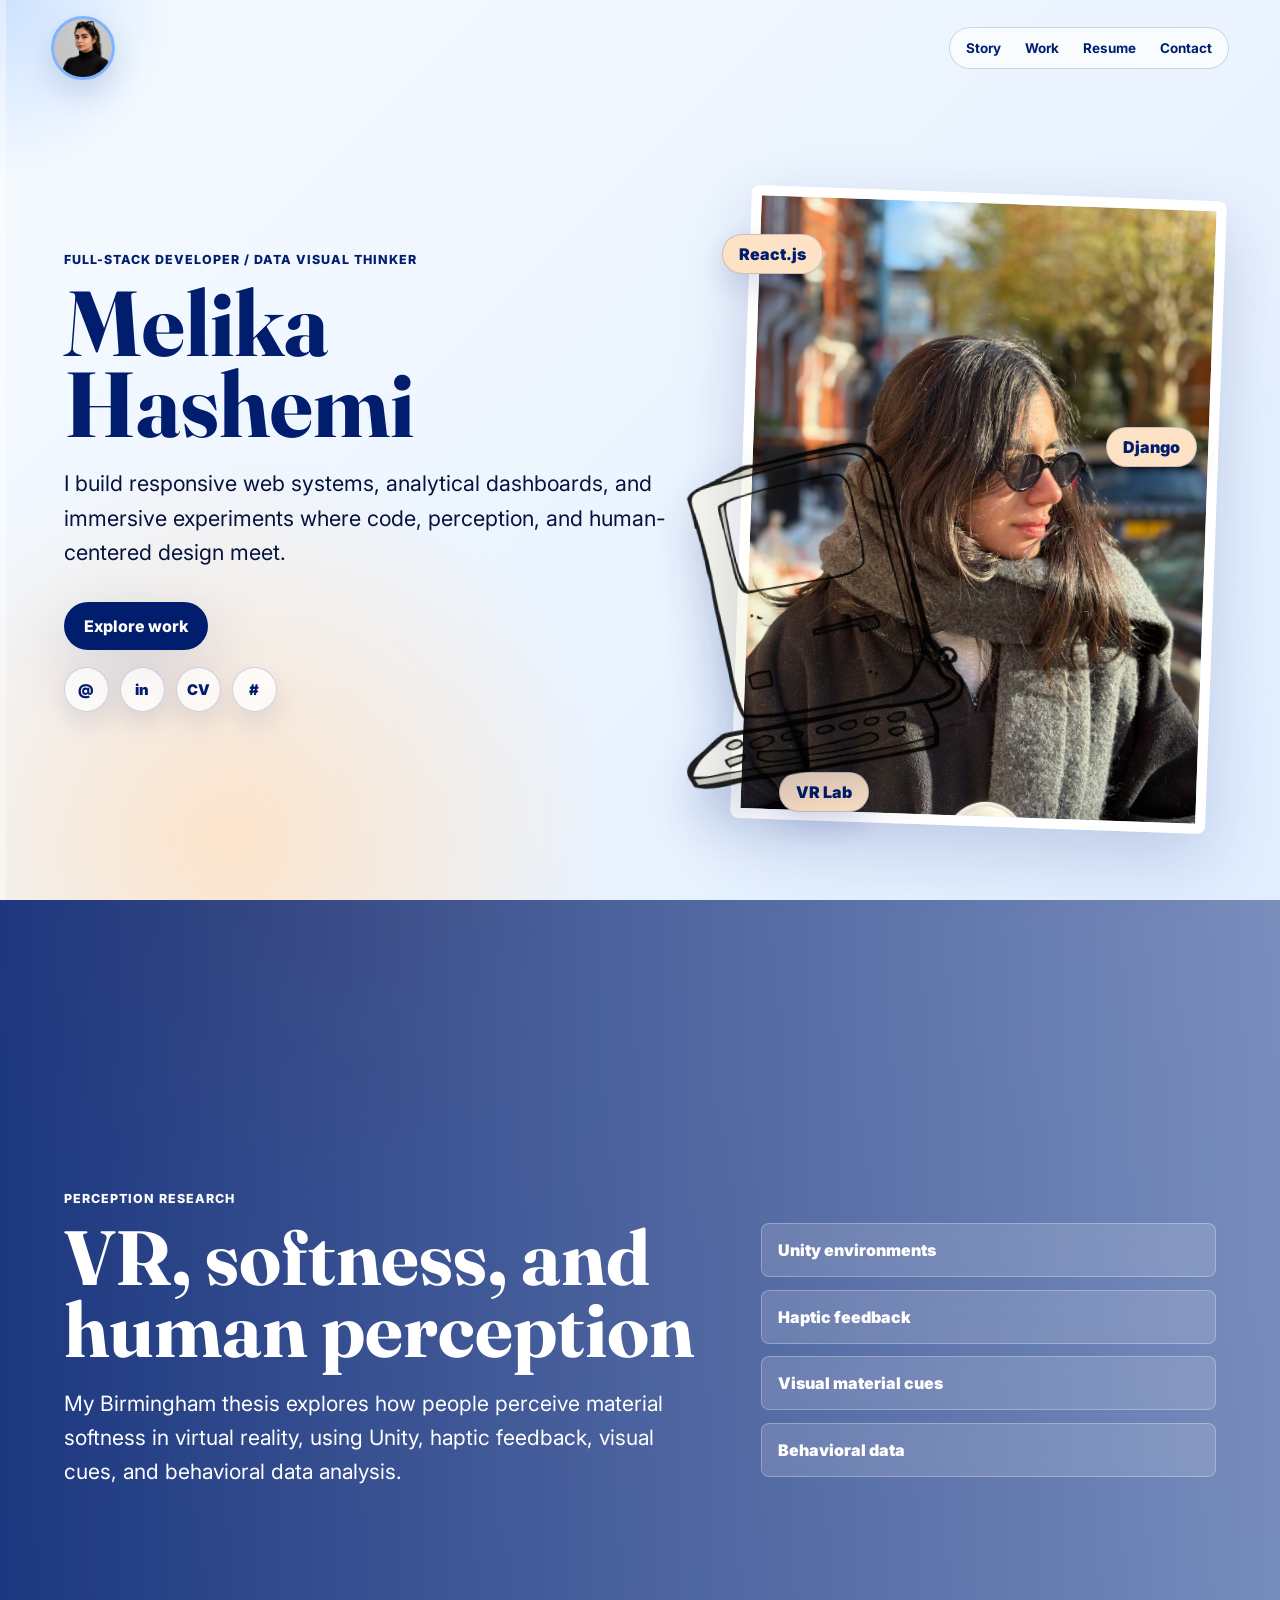
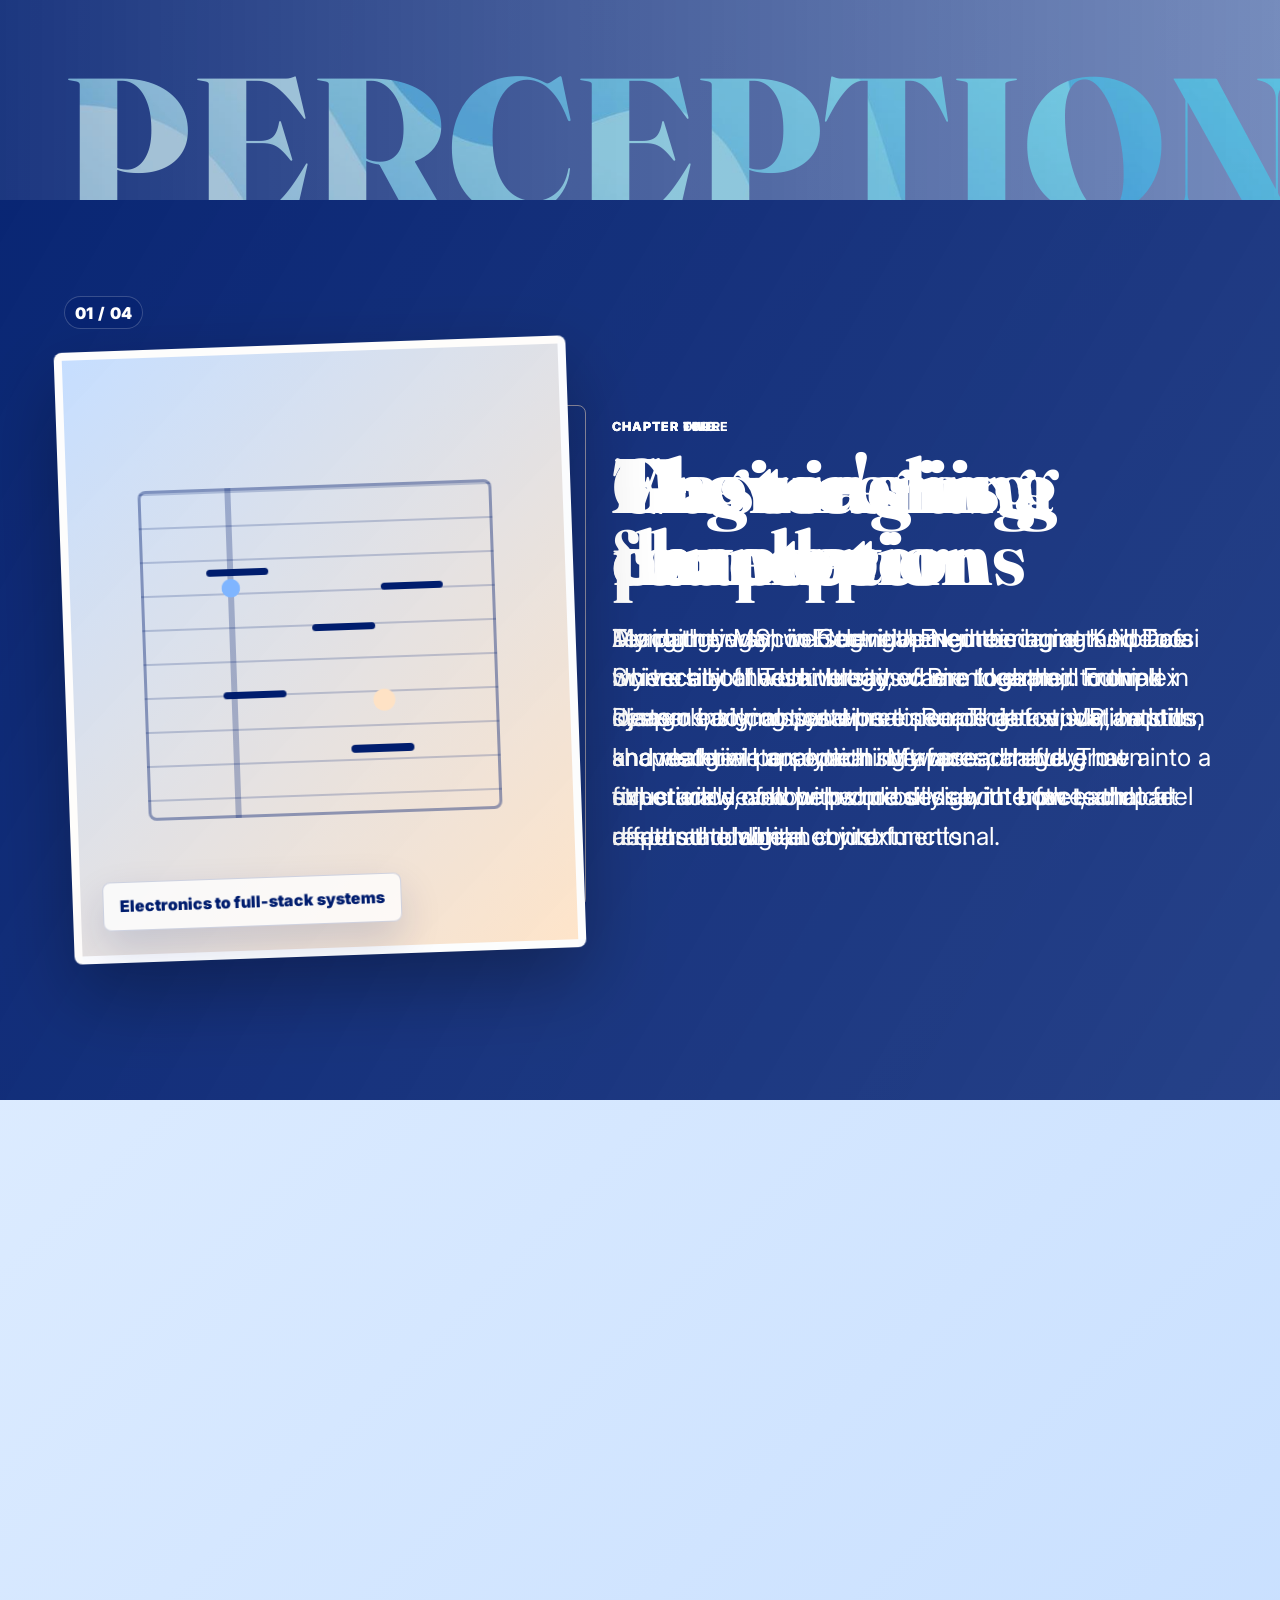
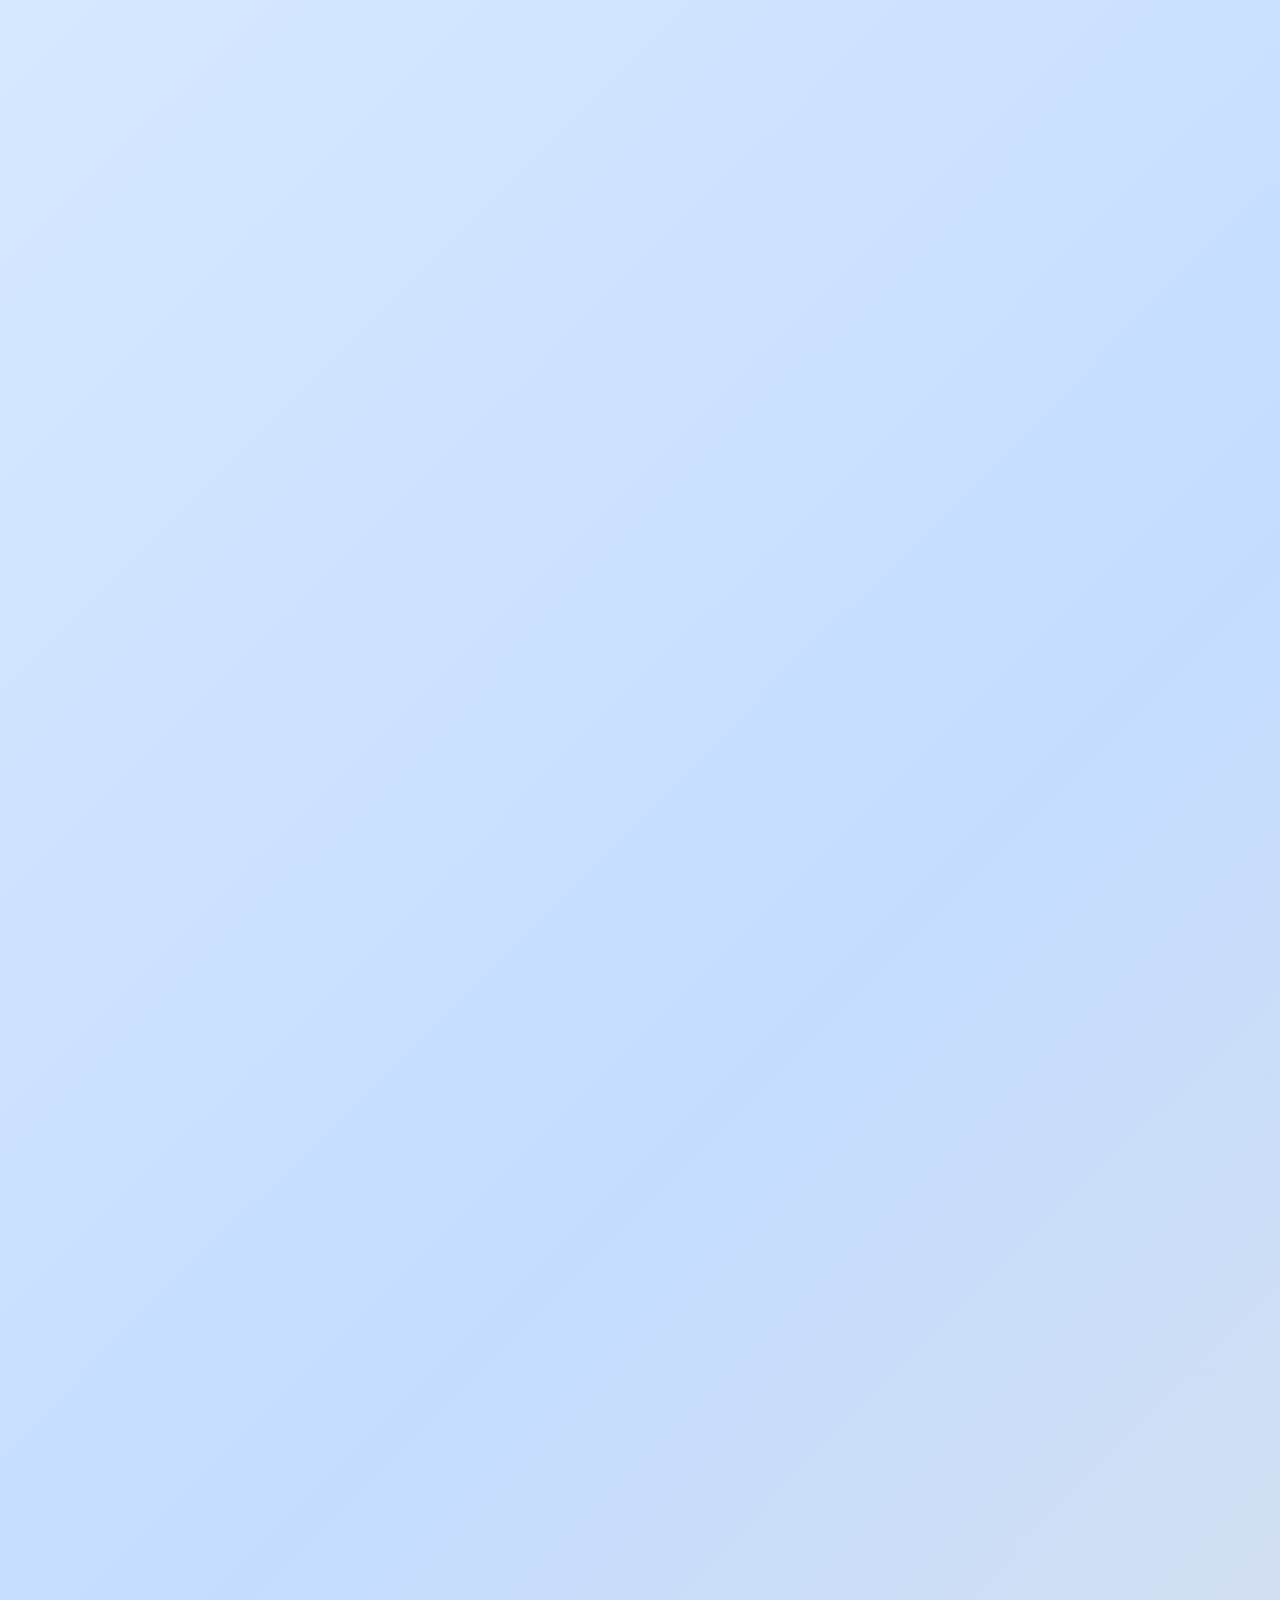
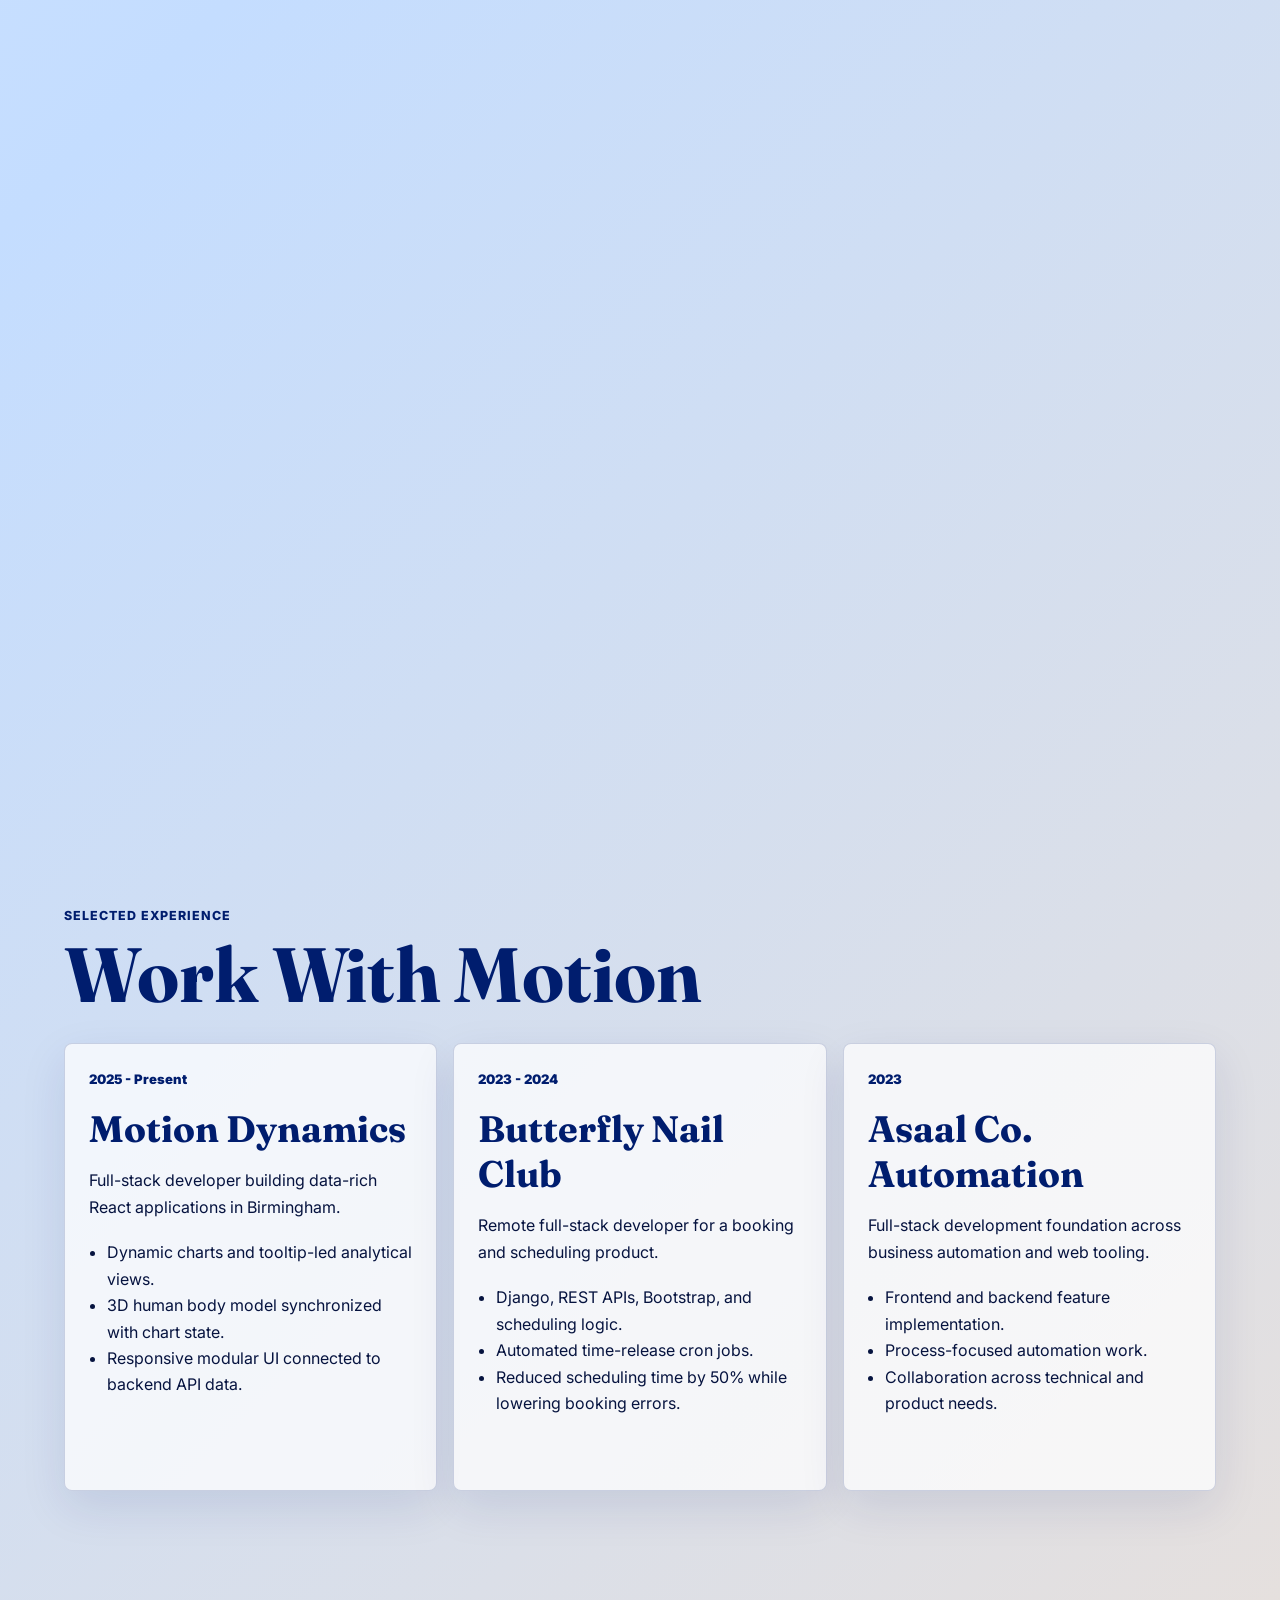
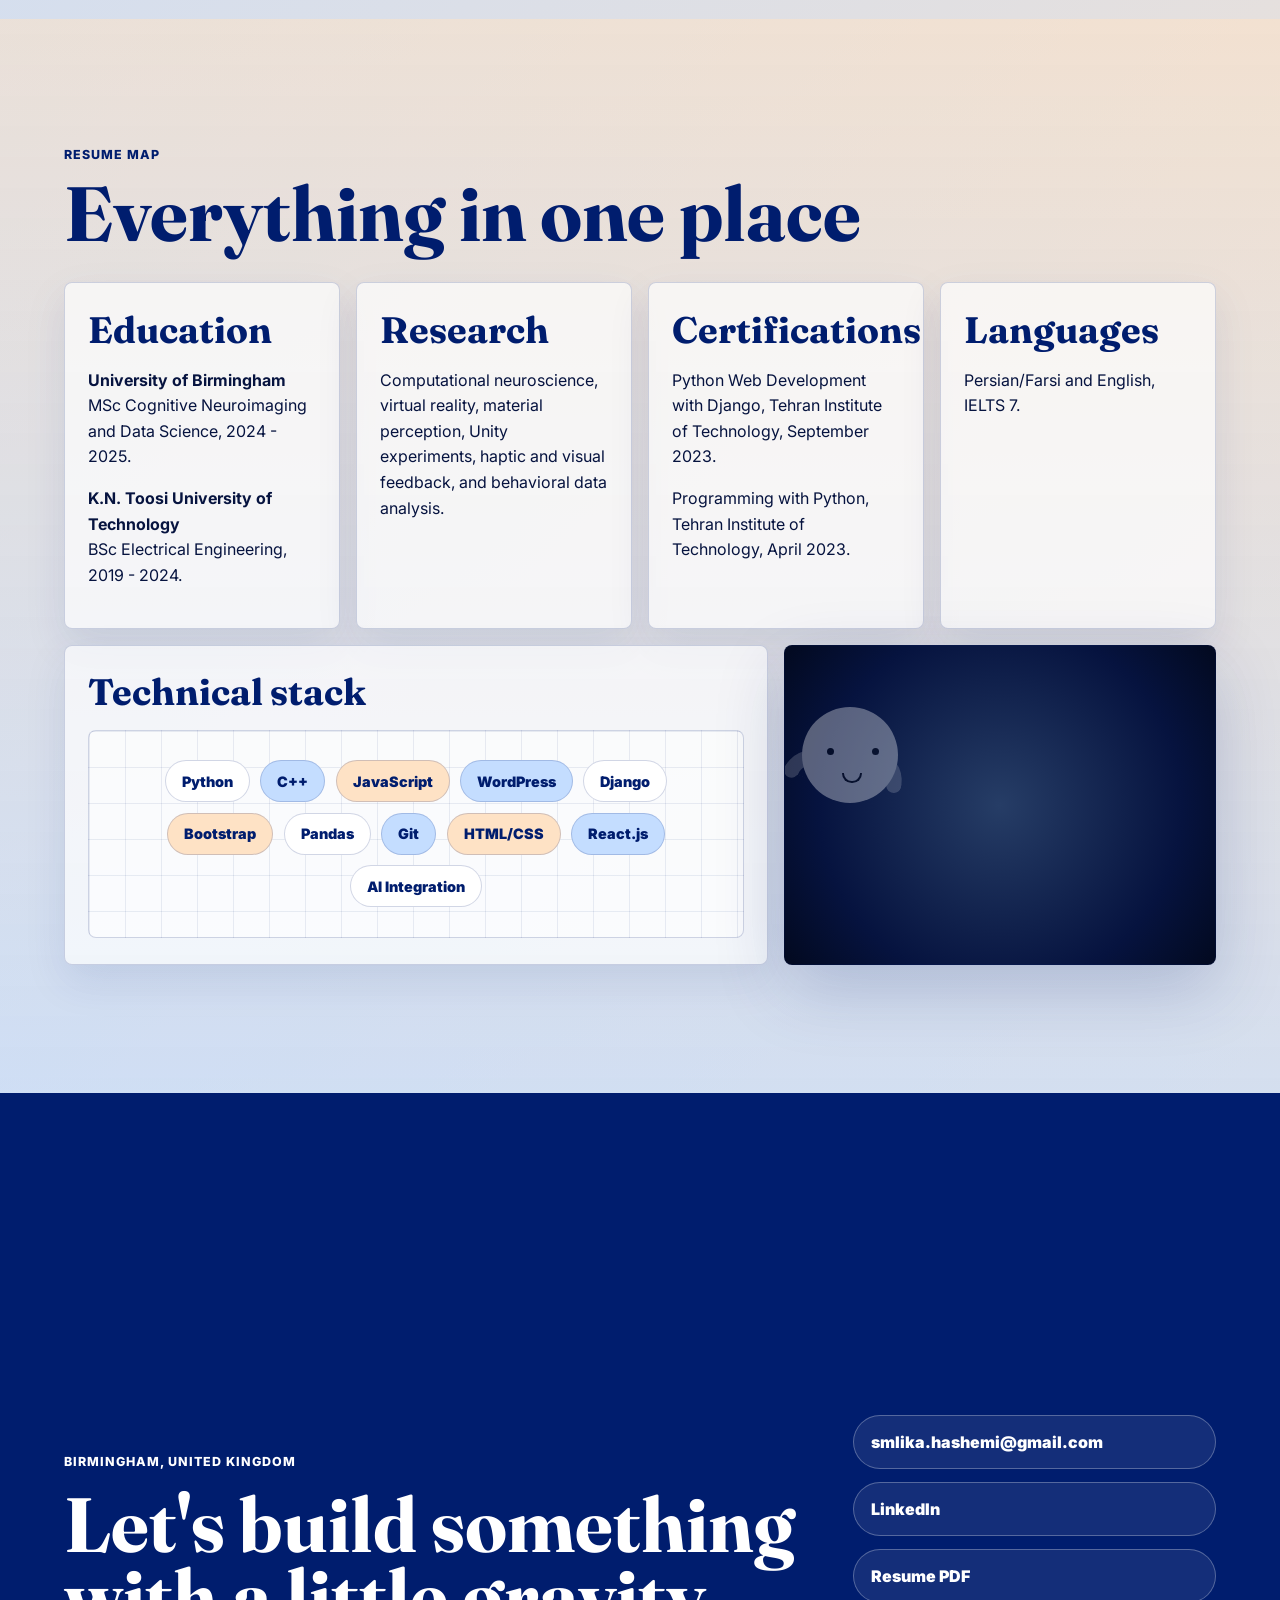
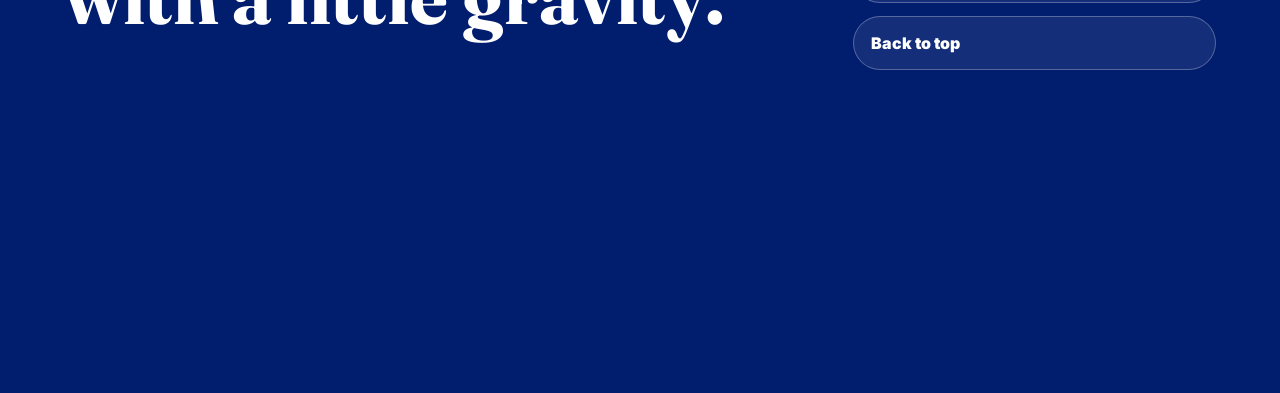
==== commit 185f708f: "fixing mobile vision" ====
--- a/index.html
+++ b/index.html
@@ -34,7 +34,7 @@
 
     <main id="top">
       <img class="scroll-computer" src="images/cartoon-old-computer-png.webp" alt="" aria-hidden="true" />
-      <img class="scroll-computer scroll-computer-alt" src="images/OIP.webp" alt="" aria-hidden="true" />
+      <img class="scroll-computer scroll-computer-alt" src="images/OIP.png" alt="" aria-hidden="true" />
       <section class="hero panel">
         <div class="hero-copy">
           <p class="eyebrow">Full-stack developer / data visual thinker</p>
@@ -66,10 +66,10 @@
         </div>
       </section>
 
-      <section class="sky-scroll-section" aria-label="Sky scroll portfolio statement">
+      <section class="sky-scroll-section" aria-label="VR perception research statement">
         <div class="sky-word">PERCEPTION</div>
         <div class="sky-copy">
-          <p class="eyebrow">Sky scroll</p>
+          <p class="eyebrow">Perception research</p>
           <h2>VR, softness, and human perception</h2>
           <p>My Birmingham thesis explores how people perceive material softness in virtual reality, using Unity, haptic feedback, visual cues, and behavioral data analysis.</p>
         </div>
--- a/styles.css
+++ b/styles.css
@@ -26,6 +26,10 @@
   color: var(--ink);
   font-family: Inter, system-ui, sans-serif;
   overflow-x: hidden;
+}
+
+main {
+  overflow: clip;
 }
 
 img {
@@ -140,6 +144,10 @@
   backdrop-filter: blur(16px);
 }
 
+nav a {
+  white-space: nowrap;
+}
+
 .scroll-computer {
   position: fixed;
   top: 10vh;
@@ -436,13 +444,21 @@
   position: absolute;
   top: 6rem;
   left: clamp(1.1rem, 5vw, 5rem);
+  z-index: 8;
   display: flex;
   gap: 0.3rem;
+  align-items: center;
+  border: 1px solid rgba(255, 255, 255, 0.2);
+  border-radius: 999px;
+  padding: 0.35rem 0.65rem;
+  background: rgba(0, 29, 110, 0.36);
+  backdrop-filter: blur(10px);
   font-weight: 900;
 }
 
 .scene {
   position: relative;
+  z-index: 1;
   min-height: 68vh;
   perspective: 1000px;
 }
@@ -1002,6 +1018,32 @@
   padding: 0 1.1rem;
   background: rgba(255, 255, 255, 0.08);
   font-weight: 900;
+  overflow-wrap: anywhere;
+}
+
+@media (min-width: 1440px) {
+  .hero,
+  .sky-scroll-section,
+  .story-sticky,
+  .work-section,
+  .resume-section,
+  .contact-section {
+    padding-right: max(5rem, calc((100vw - 1320px) / 2));
+    padding-left: max(5rem, calc((100vw - 1320px) / 2));
+  }
+
+  .hero {
+    grid-template-columns: minmax(0, 0.9fr) minmax(30rem, 0.72fr);
+  }
+
+  .portrait {
+    width: min(34rem, 34vw);
+  }
+
+  .work-grid,
+  .resume-grid {
+    max-width: 1320px;
+  }
 }
 
 @keyframes floaty {
@@ -1068,6 +1110,7 @@
   .hero,
   .story-sticky,
   .sky-scroll-section,
+  .resume-stack-row,
   .resume-grid,
   .contact-section {
     grid-template-columns: 1fr;
@@ -1075,10 +1118,25 @@
 
   .hero {
     padding-top: 6rem;
+    gap: 1.5rem;
   }
 
   .hero-stage {
     min-height: 35rem;
+  }
+
+  .sky-scroll-section {
+    min-height: auto;
+    background-attachment: scroll;
+  }
+
+  .sky-word {
+    inset: auto 0.75rem 0.15rem;
+    background-attachment: scroll;
+    font-size: clamp(3.1rem, 13.8vw, 7.5rem);
+    line-height: 0.86;
+    text-align: center;
+    white-space: nowrap;
   }
 
   .story-sticky {
@@ -1101,36 +1159,83 @@
   }
 
   .work-grid {
-    grid-template-columns: 1fr;
+    grid-template-columns: repeat(2, minmax(0, 1fr));
+  }
+
+  .resume-grid {
+    grid-template-columns: repeat(2, minmax(0, 1fr));
   }
 
   .resume-panel.wide {
     grid-column: span 1;
   }
 
+  .resume-stack-row {
+    gap: 1rem;
+  }
+
   .work-card {
     min-height: auto;
+  }
+
+  .stack-spirit {
+    min-height: 16rem;
   }
 }
 
 @media (max-width: 620px) {
   .site-header {
     align-items: flex-start;
+    gap: 0.75rem;
+    padding: 0.8rem 0.75rem;
+  }
+
+  .brand {
+    width: 3.25rem;
+    border-width: 2px;
+  }
+
+  .brand-bubble {
+    top: 4.2rem;
+    left: 3.3rem;
+    max-width: 11rem;
   }
 
   nav {
-    max-width: 14rem;
+    max-width: min(17rem, calc(100vw - 5rem));
     flex-wrap: wrap;
     justify-content: flex-end;
     border-radius: 8px;
+    gap: 0.45rem 0.7rem;
+    padding: 0.58rem 0.7rem;
+    font-size: 0.76rem;
   }
 
   h1 {
     font-size: clamp(3.2rem, 16vw, 5.2rem);
   }
 
+  h2 {
+    font-size: clamp(2.35rem, 13vw, 4.1rem);
+  }
+
+  .hero {
+    min-height: auto;
+    padding-top: 7.5rem;
+  }
+
+  .lede {
+    font-size: 1rem;
+  }
+
   .hero-stage {
     min-height: 29rem;
+  }
+
+  .portrait {
+    right: -0.2rem;
+    width: min(22rem, 82vw);
+    border-width: 7px;
   }
 
   .computer {
@@ -1147,12 +1252,90 @@
   }
 
   .chapter-count {
-    top: 5rem;
+    top: 5.1rem;
+    left: 1rem;
+  }
+
+  .story-sticky {
+    min-height: 100svh;
+    padding: 5.8rem 1rem 2.5rem;
+    gap: 1rem;
+  }
+
+  .scene {
+    min-height: 35vh;
+    margin-top: 1rem;
+  }
+
+  .scene::before {
+    display: none;
+  }
+
+  .scene-img {
+    width: min(21rem, 88vw);
+    height: 35vh;
+    border-width: 6px;
+  }
+
+  .chapter p:not(.eyebrow) {
+    font-size: 1rem;
+  }
+
+  .work-grid,
+  .resume-grid {
+    grid-template-columns: 1fr;
+  }
+
+  .work-section,
+  .resume-section,
+  .contact-section,
+  .sky-scroll-section {
+    padding-right: 1rem;
+    padding-left: 1rem;
+  }
+
+  .resume-panel {
+    min-height: auto;
   }
 
   .skill-orbit {
     min-height: auto;
     justify-content: flex-start;
+    padding: 1rem;
+    background-size: 28px 28px;
+  }
+
+  .skill-orbit span {
+    padding: 0.58rem 0.78rem;
+    font-size: 0.84rem;
+  }
+
+  .stack-spirit {
+    min-height: 14rem;
+  }
+
+  .contact-section {
+    min-height: auto;
+  }
+}
+
+@media (max-width: 390px) {
+  nav {
+    max-width: calc(100vw - 4.8rem);
+    font-size: 0.72rem;
+  }
+
+  .hero-icon-links {
+    flex-wrap: wrap;
+  }
+
+  .button {
+    width: 100%;
+  }
+
+  .contact-links a {
+    min-height: 3rem;
+    padding: 0 0.85rem;
   }
 }
 
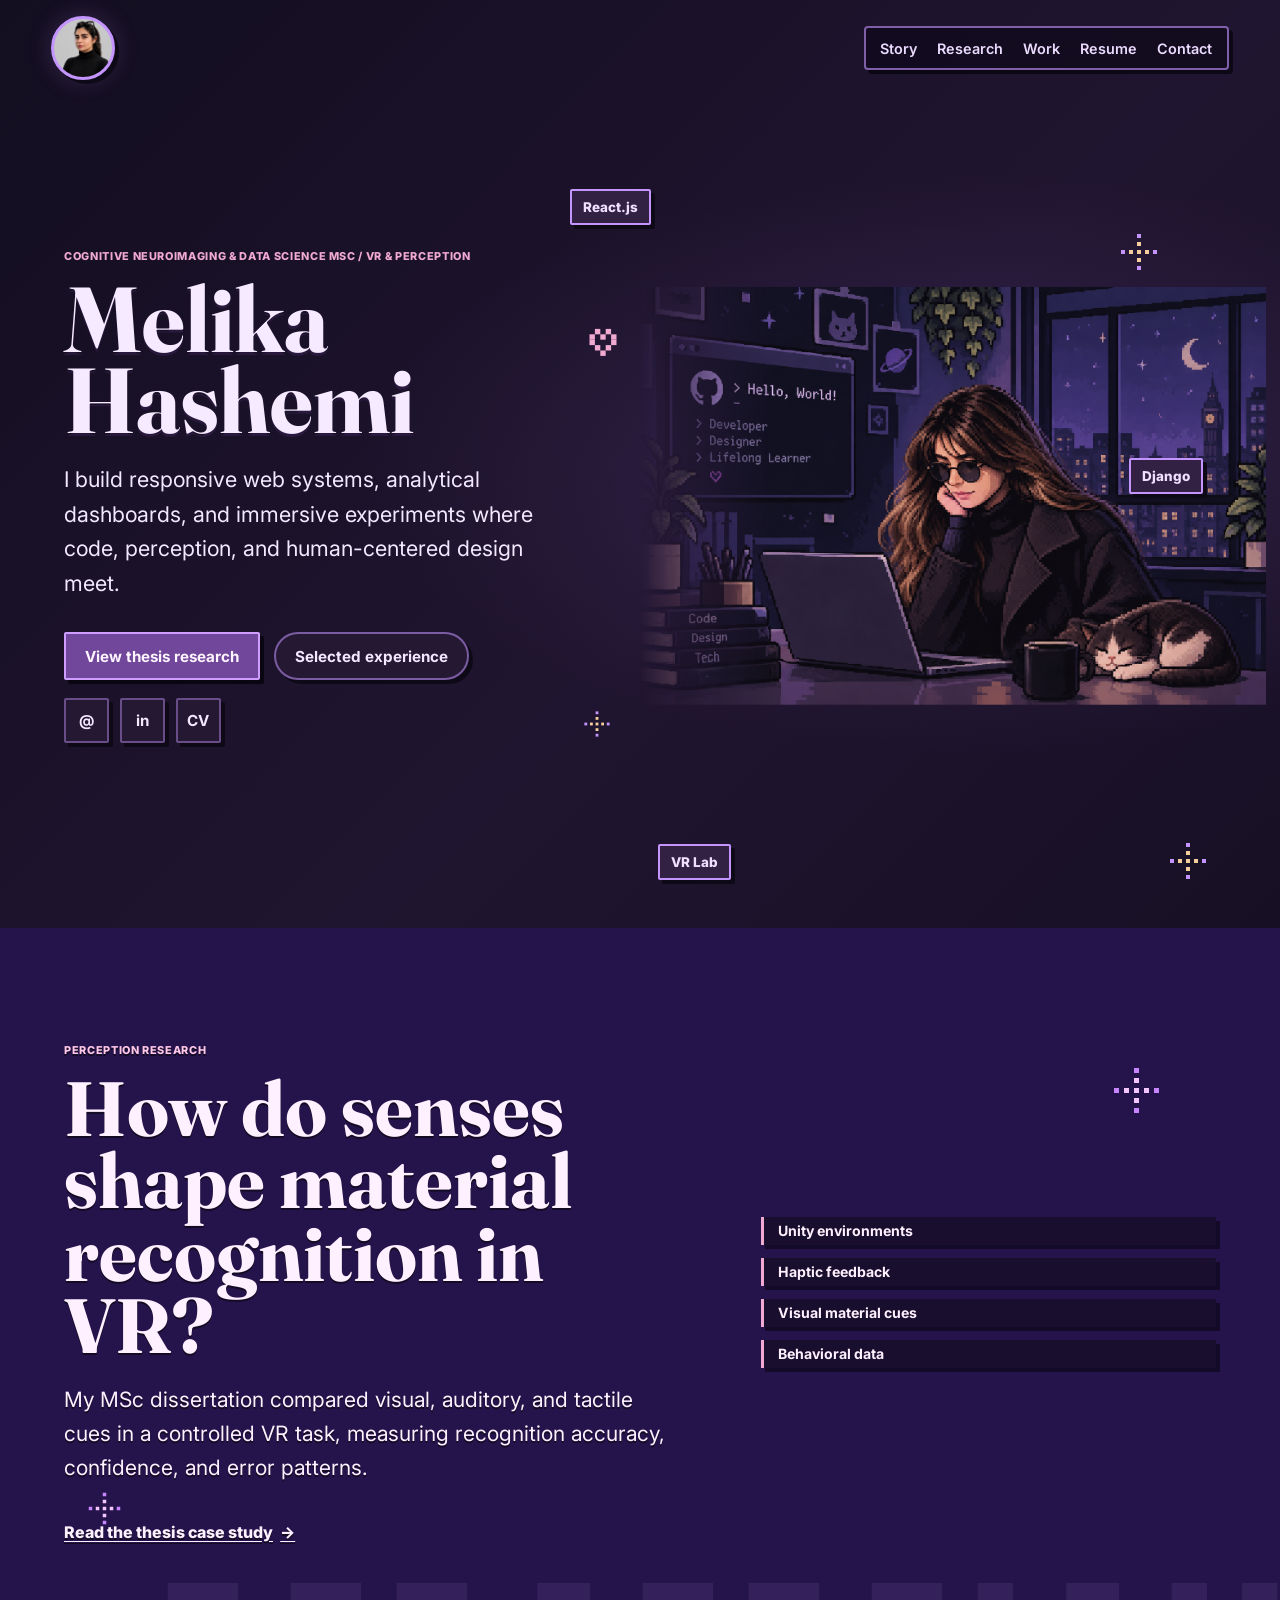
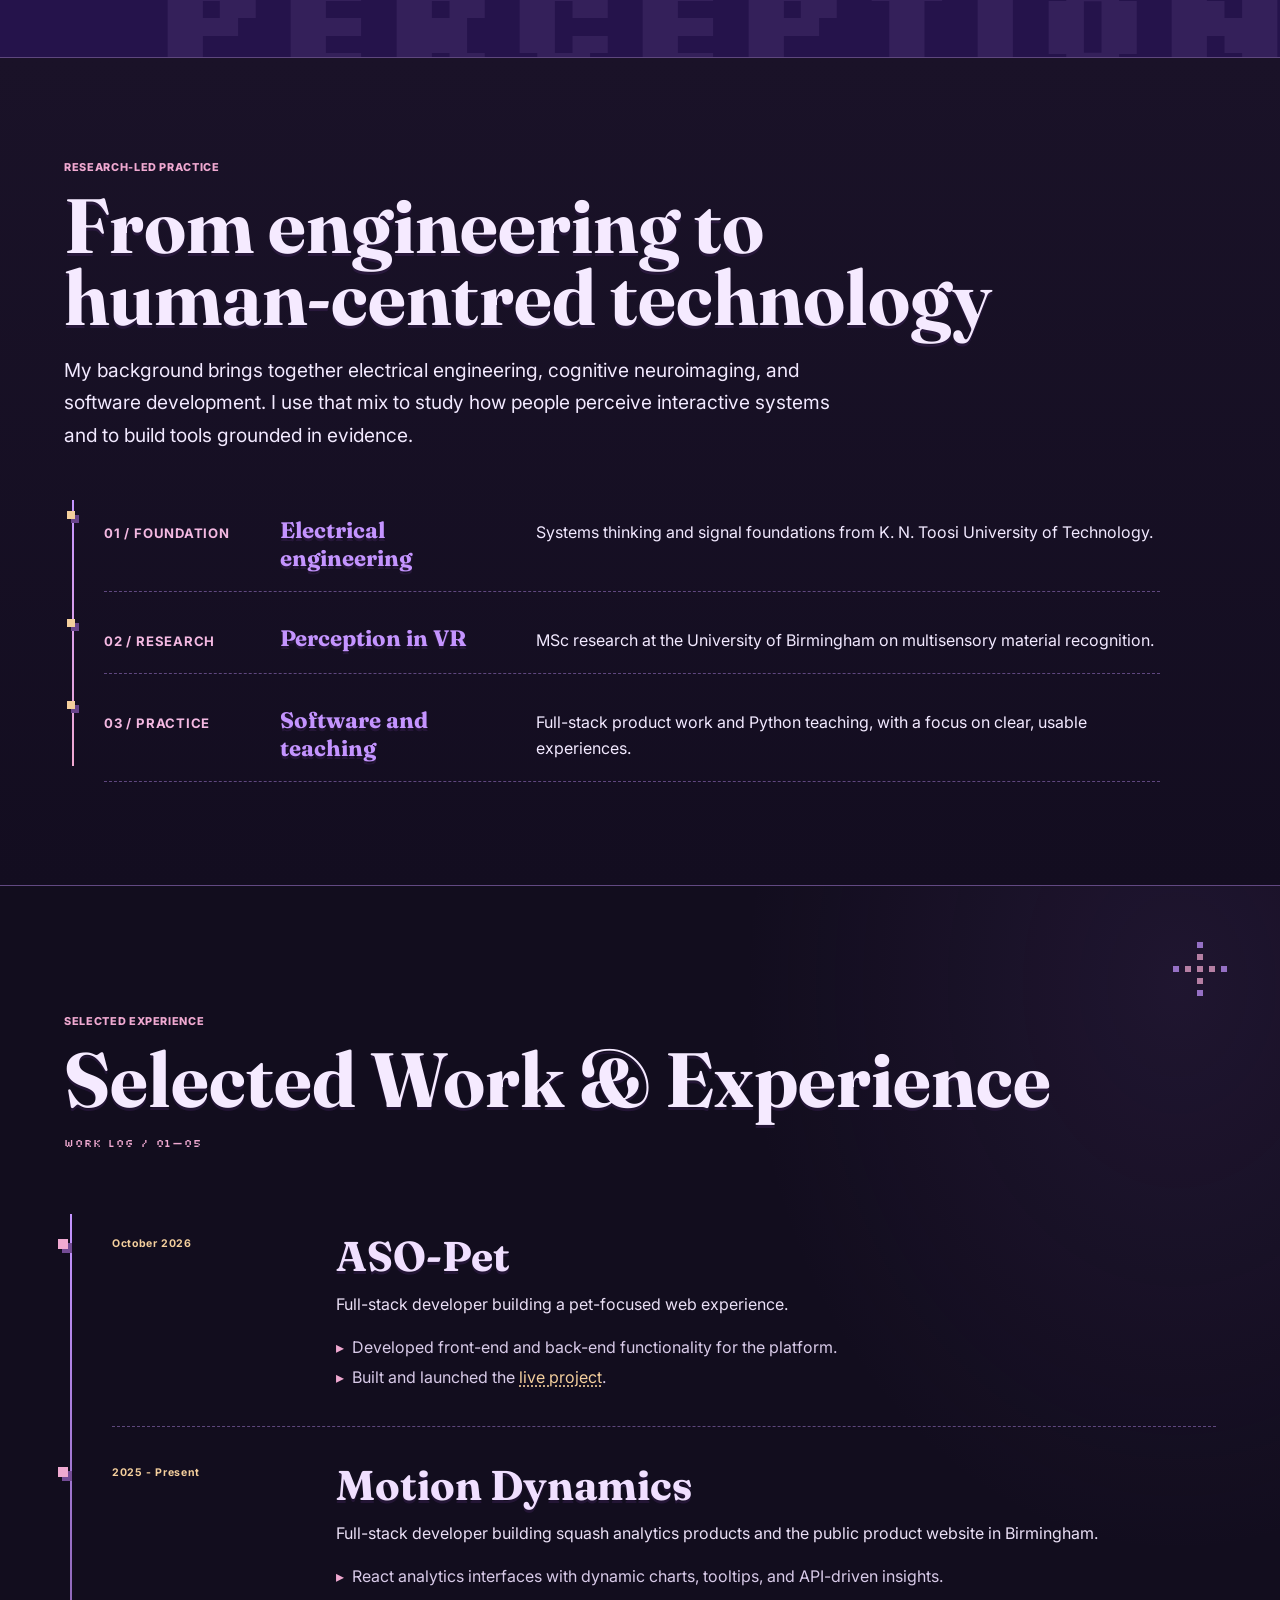
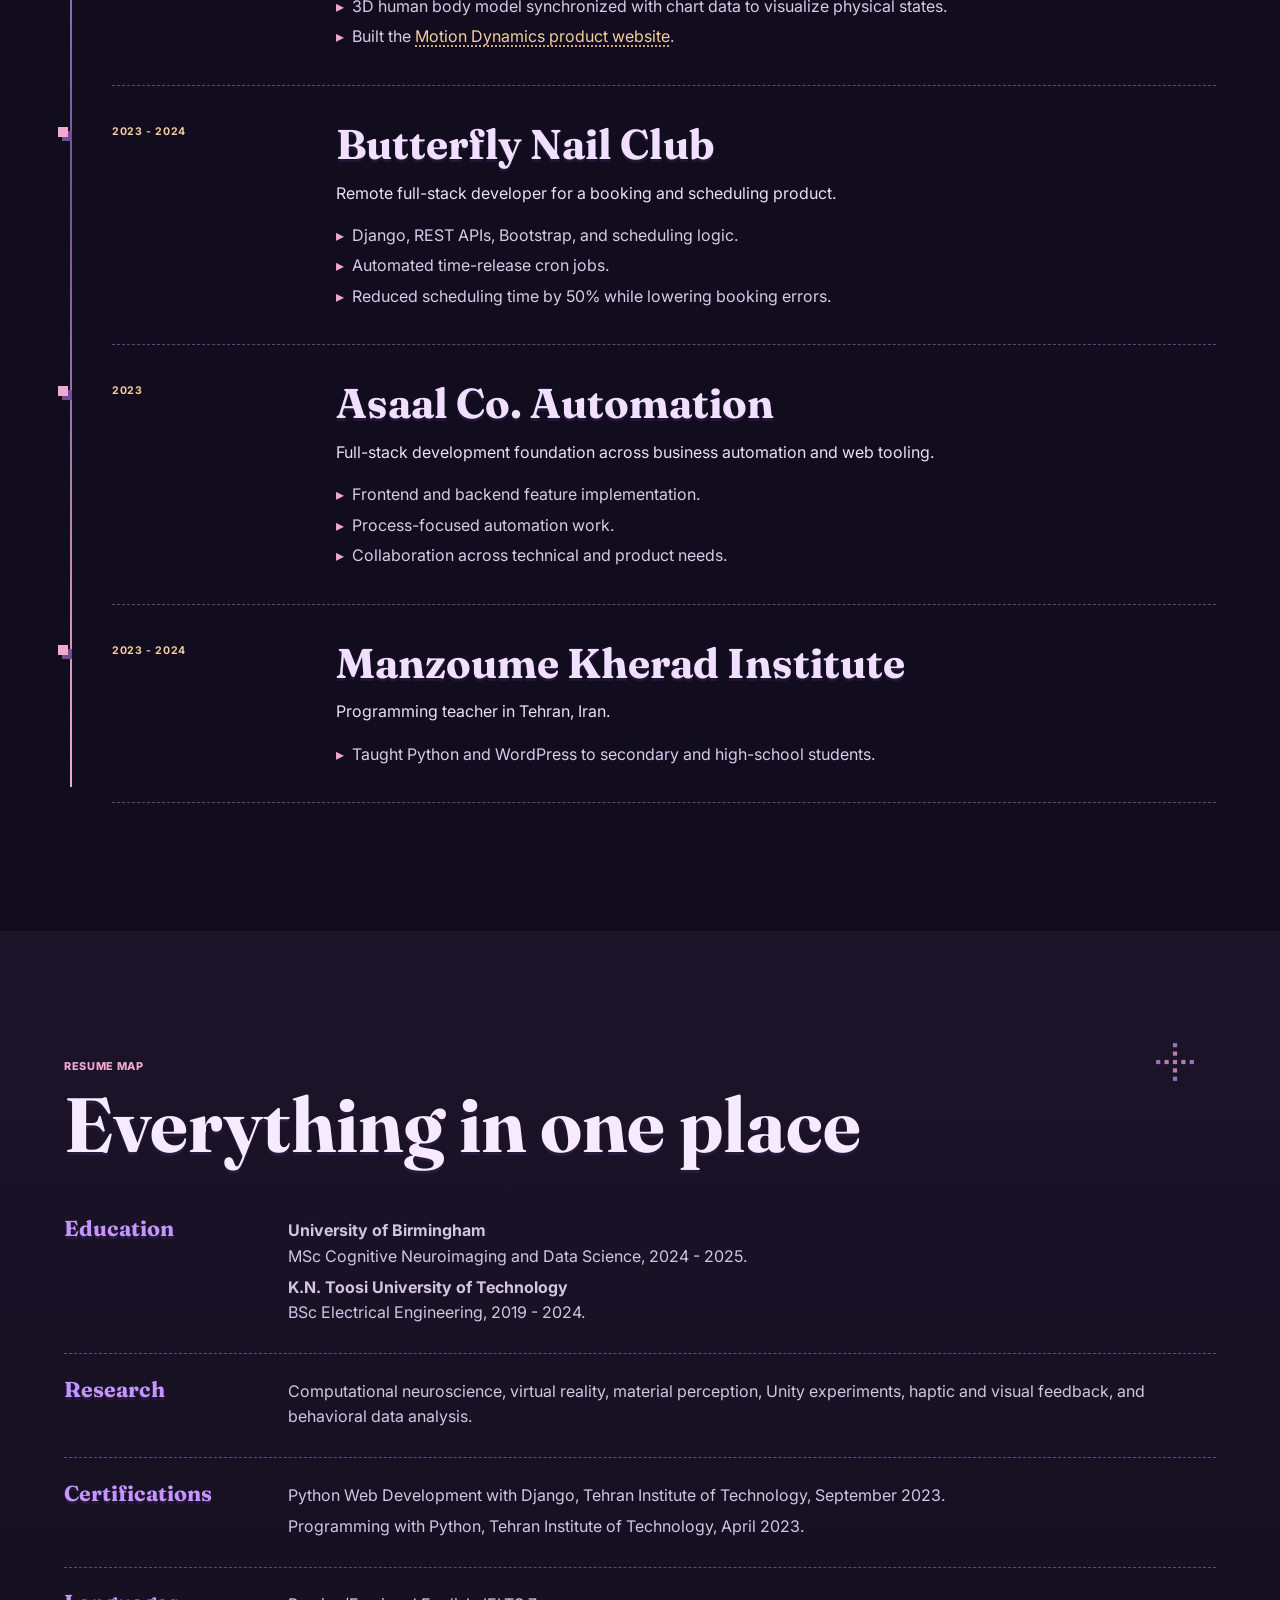
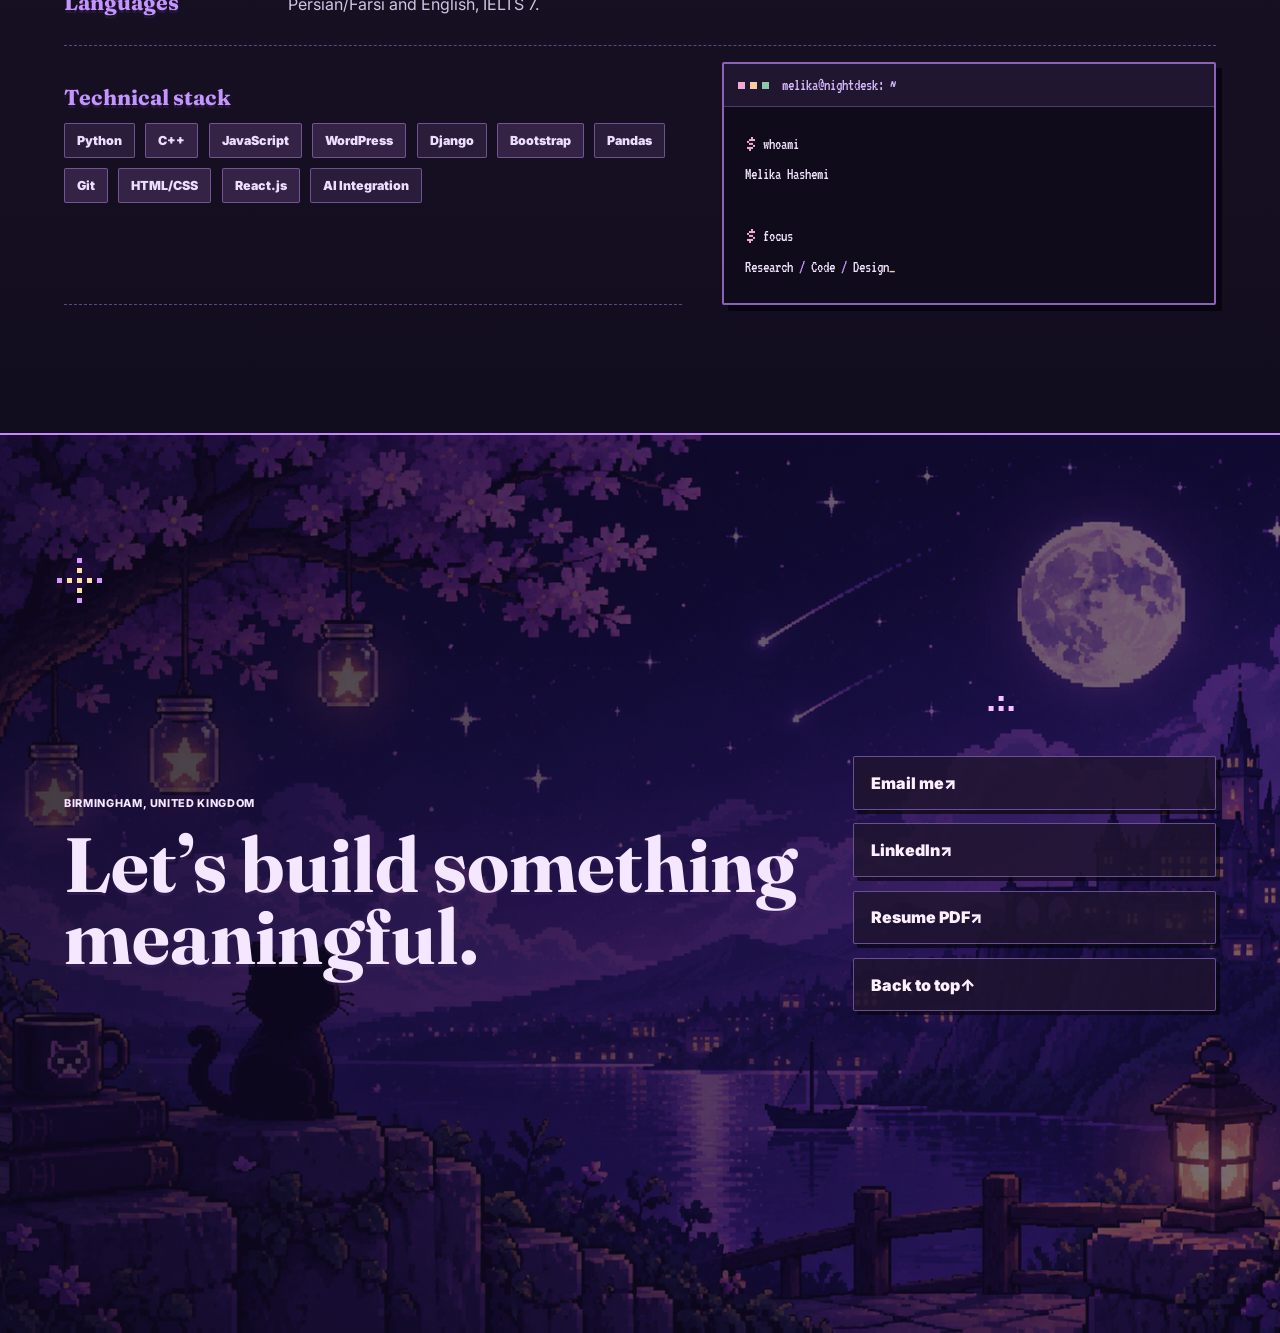
==== commit e7835f99: "pixel view" ====
--- a/index.html
+++ b/index.html
@@ -6,26 +6,25 @@
     <title>Melika Hashemi | Portfolio</title>
     <meta
       name="description"
-      content="Personal portfolio for Melika Hashemi, a full-stack developer working across React, Django, data visualization, VR, and cognitive neuroimaging."
+      content="Melika Hashemi's portfolio in VR perception research, cognitive neuroimaging, data science, and full-stack development."
     />
     <link rel="icon" type="image/jpeg" href="images/Profesional.jpg" />
     <link rel="preconnect" href="https://fonts.googleapis.com" />
     <link rel="preconnect" href="https://fonts.gstatic.com" crossorigin />
+    <link href="https://fonts.googleapis.com/css2?family=Silkscreen:wght@400;700&family=VT323&display=swap" rel="stylesheet" />
     <link
       href="https://fonts.googleapis.com/css2?family=Fraunces:wght@500;650;800&family=Inter:wght@400;500;600;700;800&display=swap"
       rel="stylesheet"
     />
     <link rel="stylesheet" href="styles.css" />
+    <link rel="stylesheet" href="pixel-theme.css" />
   </head>
   <body>
-    <div class="scroll-meter" aria-hidden="true"><span></span></div>
-    <div class="cursor-glow" aria-hidden="true"></div>
-
     <header class="site-header">
       <a class="brand" href="#top" aria-label="Melika Hashemi home">MH</a>
-      <div class="brand-bubble" aria-hidden="true">Building interfaces with feeling.</div>
       <nav aria-label="Primary navigation">
         <a href="#story">Story</a>
+        <a href="research.html">Research</a>
         <a href="#work">Work</a>
         <a href="#resume">Resume</a>
         <a href="#contact">Contact</a>
@@ -33,11 +32,9 @@
     </header>
 
     <main id="top">
-      <img class="scroll-computer" src="images/cartoon-old-computer-png.webp" alt="" aria-hidden="true" />
-      <img class="scroll-computer scroll-computer-alt" src="images/OIP.png" alt="" aria-hidden="true" />
       <section class="hero panel">
         <div class="hero-copy">
-          <p class="eyebrow">Full-stack developer / data visual thinker</p>
+          <p class="eyebrow">Cognitive Neuroimaging &amp; Data Science MSc / VR &amp; perception</p>
           <h1>
             <span>Melika</span>
             <span>Hashemi</span>
@@ -47,31 +44,34 @@
             experiments where code, perception, and human-centered design meet.
           </p>
           <div class="hero-actions">
-            <a class="button primary" href="#work">Explore work</a>
+            <a class="button primary" href="research.html">View thesis research</a>
+            <a class="button ghost" href="#work">Selected experience</a>
           </div>
           <div class="hero-icon-links" aria-label="Quick links">
             <a href="mailto:smlika.hashemi@gmail.com" aria-label="Email"> @ </a>
             <a href="https://www.linkedin.com/in/melika-hashemi-525626200/" target="_blank" rel="noreferrer" aria-label="LinkedIn">in</a>
-            <a href="Resume.pdf" target="_blank" rel="noreferrer" aria-label="Resume PDF">CV</a>
-            <a href="#resume" aria-label="Resume details">#</a>
+            <a href="Resume.pdf" target="_blank" rel="noreferrer" aria-label="Download CV">CV</a>
           </div>
         </div>
 
         <div class="hero-stage" aria-hidden="true">
-          <img class="portrait" src="images/Sunglasses.jpg" alt="" />
-          <img class="computer hero-computer" src="images/cartoon-old-computer-png.webp" alt="" />
+          <img class="portrait" src="images/pixel-night-desk.png" alt="" />
+          <span class="pixel-motif pixel-star star-one"></span>
+          <span class="pixel-motif pixel-star star-two"></span>
+          <span class="pixel-motif pixel-heart"></span>
           <span class="code-chip chip-one">React.js</span>
           <span class="code-chip chip-two">Django</span>
           <span class="code-chip chip-three">VR Lab</span>
         </div>
       </section>
 
-      <section class="sky-scroll-section" aria-label="VR perception research statement">
+      <section id="research" class="sky-scroll-section" aria-label="VR perception research statement">
         <div class="sky-word">PERCEPTION</div>
         <div class="sky-copy">
           <p class="eyebrow">Perception research</p>
-          <h2>VR, softness, and human perception</h2>
-          <p>My Birmingham thesis explores how people perceive material softness in virtual reality, using Unity, haptic feedback, visual cues, and behavioral data analysis.</p>
+          <h2>How do senses shape material recognition in VR?</h2>
+          <p>My MSc dissertation compared visual, auditory, and tactile cues in a controlled VR task, measuring recognition accuracy, confidence, and error patterns.</p>
+          <a class="research-link" href="research.html">Read the thesis case study <span aria-hidden="true">→</span></a>
         </div>
         <div class="sky-facts" aria-label="Research highlights">
           <span>Unity environments</span>
@@ -81,114 +81,59 @@
         </div>
       </section>
 
-      <section id="story" class="story-rail" aria-label="Portfolio story">
-        <div class="story-sticky">
-          <div class="chapter-count">
-            <span class="current">01</span>
-            <span>/</span>
-            <span>04</span>
-          </div>
-          <div class="scene">
-            <div class="scene-card scene-img active" aria-hidden="true">
-              <div class="circuit-board">
-                <span></span><span></span><span></span><span></span><span></span>
-              </div>
-              <div class="booking-flow">Electronics to full-stack systems</div>
-            </div>
-            <div class="scene-card scene-img" aria-hidden="true">
-              <div class="browser-bar"><span></span><span></span><span></span></div>
-              <div class="chart-lines">
-                <i style="--h: 42%"></i>
-                <i style="--h: 68%"></i>
-                <i style="--h: 35%"></i>
-                <i style="--h: 82%"></i>
-                <i style="--h: 58%"></i>
-              </div>
-              <div class="tooltip-card">JSON insight mapped</div>
-            </div>
-            <div class="scene-card scene-img" aria-hidden="true">
-              <div class="vr-world">
-                <span class="vr-headset"></span>
-                <span class="vr-grid"></span>
-              </div>
-              <div class="tooltip-card">Unity + haptics experiment</div>
-            </div>
-            <div class="scene-card scene-img" aria-hidden="true">
-              <div class="calendar-grid">
-                <span></span><span></span><span></span><span></span>
-                <span></span><span></span><span></span><span></span>
-                <span></span><span></span><span></span><span></span>
-              </div>
-              <div class="booking-flow">Django REST booking flow</div>
-            </div>
-          </div>
-          <article class="chapter active">
-            <p class="eyebrow">Chapter one</p>
-            <h2>Engineering foundations</h2>
-            <p>
-              My path began in Electrical Engineering at K.N. Toosi University of
-              Technology, where I learned to think in systems, signals, and
-              precision. That foundation still shapes how I approach software:
-              carefully, structurally, and with curiosity about how each part
-              affects the whole.
-            </p>
-          </article>
-          <article class="chapter">
-            <p class="eyebrow">Chapter two</p>
-            <h2>The teaching chapter</h2>
-            <p>
-              Teaching in school strengthened the human side of my technical work.
-              It trained me to explain complex ideas clearly, notice where people
-              get stuck, and turn knowledge into something approachable. That
-              experience now helps me design interfaces that feel understandable,
-              not just functional.
-            </p>
-          </article>
-          <article class="chapter">
-            <p class="eyebrow">Chapter three</p>
-            <h2>Master's in perception</h2>
-            <p>
-              During my MSc in Cognitive Neuroimaging and Data Science at the
-              University of Birmingham, I moved deeper into computational
-              neuroscience, VR, haptics, and material perception. My research gave
-              me a richer view of how people sense, interpret, and respond to
-              digital environments.
-            </p>
-          </article>
-          <article class="chapter">
-            <p class="eyebrow">Chapter four</p>
-            <h2>Growing as a developer</h2>
-            <p>
-              Along the way, web development became the place where all of those
-              threads came together. From Django booking systems to React data
-              visualizations and real-time analytical interfaces, I have grown into
-              a full-stack developer who builds with both technical depth and
-              human context.
-            </p>
-          </article>
-        </div>
-        <div class="chapter-triggers" aria-hidden="true">
-          <span data-step="0"></span>
-          <span data-step="1"></span>
-          <span data-step="2"></span>
-          <span data-step="3"></span>
+      <section id="story" class="story-section" aria-labelledby="story-title">
+        <div class="section-intro">
+          <p class="eyebrow">Research-led practice</p>
+          <h2 id="story-title">From engineering to human-centred technology</h2>
+          <p>
+            My background brings together electrical engineering, cognitive
+            neuroimaging, and software development. I use that mix to study how
+            people perceive interactive systems and to build tools grounded in
+            evidence.
+          </p>
+        </div>
+        <div class="story-grid">
+          <article class="story-card">
+            <span class="story-card-label">01 / Foundation</span>
+            <h3>Electrical engineering</h3>
+            <p>Systems thinking and signal foundations from K. N. Toosi University of Technology.</p>
+          </article>
+          <article class="story-card">
+            <span class="story-card-label">02 / Research</span>
+            <h3>Perception in VR</h3>
+            <p>MSc research at the University of Birmingham on multisensory material recognition.</p>
+          </article>
+          <article class="story-card">
+            <span class="story-card-label">03 / Practice</span>
+            <h3>Software and teaching</h3>
+            <p>Full-stack product work and Python teaching, with a focus on clear, usable experiences.</p>
+          </article>
         </div>
       </section>
 
       <section id="work" class="work-section">
         <div class="section-intro">
           <p class="eyebrow">Selected experience</p>
-          <h2>Work With Motion</h2>
+          <h2>Selected Work &amp; Experience</h2>
         </div>
         <div class="work-grid">
+          <article class="work-card" data-reveal>
+            <span class="year">October 2026</span>
+            <h3>ASO-Pet</h3>
+            <p>Full-stack developer building a pet-focused web experience.</p>
+            <ul>
+              <li>Developed front-end and back-end functionality for the platform.</li>
+              <li>Built and launched the <a href="https://aso-pet.hashemdotcom.space/" target="_blank" rel="noreferrer">live project</a>.</li>
+            </ul>
+          </article>
           <article class="work-card" data-reveal>
             <span class="year">2025 - Present</span>
             <h3>Motion Dynamics</h3>
-            <p>Full-stack developer building data-rich React applications in Birmingham.</p>
-            <ul>
-              <li>Dynamic charts and tooltip-led analytical views.</li>
-              <li>3D human body model synchronized with chart state.</li>
-              <li>Responsive modular UI connected to backend API data.</li>
+            <p>Full-stack developer building squash analytics products and the public product website in Birmingham.</p>
+            <ul>
+              <li>React analytics interfaces with dynamic charts, tooltips, and API-driven insights.</li>
+              <li>3D human body model synchronized with chart data to visualize physical states.</li>
+              <li>Built the <a href="https://motiondynamics.ai/" target="_blank" rel="noreferrer">Motion Dynamics product website</a>.</li>
             </ul>
           </article>
           <article class="work-card" data-reveal>
@@ -209,6 +154,14 @@
               <li>Frontend and backend feature implementation.</li>
               <li>Process-focused automation work.</li>
               <li>Collaboration across technical and product needs.</li>
+            </ul>
+          </article>
+          <article class="work-card" data-reveal>
+            <span class="year">2023 - 2024</span>
+            <h3>Manzoume Kherad Institute</h3>
+            <p>Programming teacher in Tehran, Iran.</p>
+            <ul>
+              <li>Taught Python and WordPress to secondary and high-school students.</li>
             </ul>
           </article>
         </div>
@@ -255,52 +208,34 @@
                 <span>AI Integration</span>
               </div>
             </article>
-            <div class="ghost-lab stack-spirit" aria-label="Interactive playful coding spirit">
-              <div id="speedcapture">
-                <div class="ghost face">
-                  <div class="arms">
-                    <div class="arm"></div>
-                    <div class="arm"></div>
-                  </div>
-                  <div class="inner"><div class="mouth"></div></div>
-                </div>
-                <div class="ghost"></div>
-                <div class="ghost"></div>
-                <div class="ghost"></div>
-                <div class="ghost"></div>
-                <div class="ghost"></div>
-                <div class="ghost"></div>
-                <div class="ghost"></div>
-                <div class="ghost"></div>
-                <div class="ghost"></div>
-                <div class="ghost"></div>
-                <div class="ghost"></div>
-                <div class="ghost"></div>
-                <div class="ghost"></div>
-                <div class="ghost"></div>
-                <div class="ghost"></div>
-                <div class="ghost"></div>
-                <div class="ghost"></div>
-                <div class="ghost"></div>
-                <div class="ghost"></div>
+            <div class="ghost-lab stack-spirit pixel-console" aria-label="Pixel-themed coding terminal">
+              <div class="console-bar">
+                <span class="console-lights" aria-hidden="true"><i></i><i></i><i></i></span>
+                <span>melika@nightdesk: ~</span>
               </div>
+              <pre><span class="console-prompt">$</span> whoami
+Melika Hashemi
+
+<span class="console-prompt">$</span> focus
+Research <span class="console-divider">/</span> Code <span class="console-divider">/</span> Design<span class="console-cursor" aria-hidden="true">_</span></pre>
             </div>
           </div>
         </div>
       </section>
 
-      <section id="contact" class="contact-section panel">
+      <section id="contact" class="contact-section panel" aria-labelledby="contact-title">
         <div>
           <p class="eyebrow">Birmingham, United Kingdom</p>
-          <h2>Let's build something with a little gravity.</h2>
+          <h2 id="contact-title">Let’s build something meaningful.</h2>
         </div>
         <div class="contact-links">
-          <a href="mailto:smlika.hashemi@gmail.com">smlika.hashemi@gmail.com</a>
-          <a href="https://www.linkedin.com/in/melika-hashemi-525626200/" target="_blank" rel="noreferrer">LinkedIn</a>
-          <a href="Resume.pdf" target="_blank" rel="noreferrer">Resume PDF</a>
-          <a href="#top">Back to top</a>
-        </div>
-      </section>
+          <a href="mailto:smlika.hashemi@gmail.com">Email me <span aria-hidden="true">↗</span></a>
+          <a href="https://www.linkedin.com/in/melika-hashemi-525626200/" target="_blank" rel="noreferrer">LinkedIn <span aria-hidden="true">↗</span></a>
+          <a href="Resume.pdf" target="_blank" rel="noreferrer">Resume PDF <span aria-hidden="true">↗</span></a>
+          <a href="#top">Back to top <span aria-hidden="true">↑</span></a>
+        </div>
+      </section>
+
     </main>
 
     <script src="script.js"></script>
--- a/styles.css
+++ b/styles.css
@@ -40,34 +40,6 @@
 a {
   color: inherit;
   text-decoration: none;
-}
-
-.scroll-meter {
-  position: fixed;
-  inset: 0 auto 0 0;
-  z-index: 100;
-  width: 6px;
-  background: rgba(255, 255, 255, 0.34);
-}
-
-.scroll-meter span {
-  display: block;
-  width: 100%;
-  height: 0;
-  background: linear-gradient(var(--navy), var(--sky), var(--peach));
-  border-radius: 999px;
-}
-
-.cursor-glow {
-  position: fixed;
-  z-index: 1;
-  width: 26rem;
-  height: 26rem;
-  pointer-events: none;
-  border-radius: 50%;
-  background: radial-gradient(circle, rgba(127, 181, 255, 0.34), transparent 62%);
-  transform: translate(-50%, -50%);
-  mix-blend-mode: multiply;
 }
 
 .site-header {
@@ -99,39 +71,6 @@
   box-shadow: 0 14px 30px rgba(0, 29, 110, 0.14);
 }
 
-.brand-bubble {
-  position: fixed;
-  top: 4.9rem;
-  left: 4.5rem;
-  z-index: 51;
-  max-width: 13rem;
-  border: 1px solid var(--line);
-  border-radius: 8px;
-  padding: 0.72rem 0.9rem;
-  background: rgba(255, 255, 255, 0.88);
-  color: var(--navy);
-  font-size: 0.78rem;
-  font-weight: 900;
-  box-shadow: 0 16px 34px rgba(0, 29, 110, 0.14);
-  opacity: 0;
-  transform: translateY(-0.4rem) scale(0.96);
-  animation: talkBubble 12s ease-in-out infinite 1s;
-  pointer-events: none;
-}
-
-.brand-bubble::before {
-  content: "";
-  position: absolute;
-  top: -0.45rem;
-  left: 0.8rem;
-  width: 0.9rem;
-  aspect-ratio: 1;
-  background: inherit;
-  border-left: 1px solid var(--line);
-  border-top: 1px solid var(--line);
-  transform: rotate(45deg);
-}
-
 nav {
   display: flex;
   gap: clamp(0.7rem, 2vw, 1.5rem);
@@ -148,26 +87,6 @@
   white-space: nowrap;
 }
 
-.scroll-computer {
-  position: fixed;
-  top: 10vh;
-  left: 50%;
-  z-index: 20;
-  width: clamp(6rem, 12vw, 12rem);
-  pointer-events: none;
-  opacity: 0;
-  transform: translate3d(-50%, -8rem, 0) rotate(-14deg) scale(0.72);
-  transform-origin: 50% 50%;
-  filter: drop-shadow(0 20px 24px rgba(0, 29, 110, 0.24));
-  mix-blend-mode: multiply;
-  transition: opacity 220ms ease;
-}
-
-.scroll-computer-alt {
-  z-index: 19;
-  width: clamp(4.8rem, 9vw, 8.5rem);
-}
-
 .panel {
   min-height: 100svh;
 }
@@ -314,10 +233,11 @@
 }
 
 .hero-computer {
-  left: -5rem;
-  bottom: 3.5rem;
-  z-index: 2;
-  opacity: 0.88;
+  left: -1.5rem;
+  bottom: 1.5rem;
+  z-index: 0;
+  width: min(13rem, 28vw);
+  opacity: 0.18;
   transform: rotate(-10deg);
 }
 
@@ -350,10 +270,52 @@
   left: 8%;
 }
 
-.story-rail {
-  position: relative;
-  height: 420vh;
+.story-section {
+  position: relative;
   z-index: 3;
+  padding: clamp(4rem, 9vw, 7rem) clamp(1.1rem, 5vw, 5rem);
+  background: linear-gradient(135deg, rgba(255, 255, 255, 0.72), rgba(196, 221, 255, 0.66));
+}
+
+.story-section .section-intro {
+  max-width: 58rem;
+}
+
+.story-section .section-intro > p:last-child {
+  max-width: 48rem;
+  font-size: clamp(1rem, 1.6vw, 1.2rem);
+  line-height: 1.7;
+}
+
+.story-grid {
+  display: grid;
+  grid-template-columns: repeat(3, minmax(0, 1fr));
+  gap: 1rem;
+}
+
+.story-card {
+  border: 1px solid var(--line);
+  border-radius: 8px;
+  padding: clamp(1.2rem, 2.5vw, 1.8rem);
+  background: rgba(255, 255, 255, 0.76);
+}
+
+.story-card-label {
+  color: var(--navy);
+  font-size: 0.76rem;
+  font-weight: 800;
+  letter-spacing: 0.08em;
+  text-transform: uppercase;
+}
+
+.story-card h3 {
+  margin: 1rem 0 0.65rem;
+  color: var(--navy);
+}
+
+.story-card p {
+  margin-bottom: 0;
+  line-height: 1.65;
 }
 
 .sky-scroll-section {
@@ -421,245 +383,20 @@
   backdrop-filter: blur(10px);
 }
 
-.story-sticky {
-  position: sticky;
-  top: 0;
-  display: grid;
-  min-height: 100svh;
-  grid-template-columns: minmax(16rem, 0.8fr) minmax(0, 1fr);
+.research-link {
+  display: inline-flex;
   align-items: center;
-  gap: clamp(1.5rem, 5vw, 5rem);
-  padding: 5rem clamp(1.1rem, 5vw, 5rem);
-  overflow: hidden;
-  background: linear-gradient(120deg, rgba(0, 29, 110, 0.96), rgba(0, 29, 110, 0.82));
+  gap: 0.45rem;
+  margin-top: 1rem;
   color: var(--white);
-}
-
-.story-sticky h2,
-.story-sticky .eyebrow {
-  color: var(--white);
-}
-
-.chapter-count {
-  position: absolute;
-  top: 6rem;
-  left: clamp(1.1rem, 5vw, 5rem);
-  z-index: 8;
-  display: flex;
-  gap: 0.3rem;
-  align-items: center;
-  border: 1px solid rgba(255, 255, 255, 0.2);
-  border-radius: 999px;
-  padding: 0.35rem 0.65rem;
-  background: rgba(0, 29, 110, 0.36);
-  backdrop-filter: blur(10px);
-  font-weight: 900;
-}
-
-.scene {
-  position: relative;
-  z-index: 1;
-  min-height: 68vh;
-  perspective: 1000px;
-}
-
-.scene::before {
-  content: "";
-  position: absolute;
-  inset: 10% -8% 8% 9%;
-  border: 1px solid rgba(254, 226, 197, 0.52);
-  border-radius: 8px;
-}
-
-.scene-img {
-  position: absolute;
-  inset: 0;
-  width: min(32rem, 78vw);
-  height: 68vh;
-  border: 8px solid rgba(255, 255, 255, 0.92);
-  border-radius: 8px;
-  object-fit: cover;
-  opacity: 0;
-  transform: translate3d(-2rem, 2rem, 0) rotate(-6deg) scale(0.9);
-  transition: opacity 700ms ease, transform 900ms cubic-bezier(0.16, 1, 0.3, 1);
-  box-shadow: 0 32px 80px rgba(0, 0, 0, 0.3);
-}
-
-.scene-card {
-  display: grid;
-  place-items: center;
-  padding: clamp(1rem, 3vw, 2rem);
-  background:
-    linear-gradient(135deg, rgba(196, 221, 255, 0.96), rgba(254, 226, 197, 0.92)),
-    var(--white);
-}
-
-.scene-img.active {
-  opacity: 1;
-  transform: translate3d(0, 0, 0) rotate(var(--tilt, -2deg)) scale(1);
-}
-
-.browser-bar,
-.tooltip-card,
-.booking-flow {
-  position: absolute;
-  border: 1px solid rgba(0, 29, 110, 0.18);
-  border-radius: 8px;
-  background: rgba(255, 255, 255, 0.78);
-  color: var(--navy);
-  box-shadow: 0 18px 40px rgba(0, 29, 110, 0.16);
-}
-
-.browser-bar {
-  top: 1.2rem;
-  left: 1.2rem;
-  right: 1.2rem;
-  display: flex;
-  gap: 0.5rem;
-  padding: 0.7rem;
-}
-
-.browser-bar span {
-  width: 0.72rem;
-  aspect-ratio: 1;
-  border-radius: 50%;
-  background: var(--sky);
-}
-
-.chart-lines {
-  display: flex;
-  align-items: end;
-  justify-content: center;
-  gap: clamp(0.7rem, 2vw, 1rem);
-  width: 82%;
-  height: 62%;
-  border-bottom: 3px solid rgba(0, 29, 110, 0.5);
-  border-left: 3px solid rgba(0, 29, 110, 0.5);
-}
-
-.chart-lines i {
-  width: clamp(1.8rem, 5vw, 3.4rem);
-  height: var(--h);
-  border-radius: 8px 8px 0 0;
-  background: linear-gradient(var(--navy), var(--sky));
-}
-
-.tooltip-card {
-  right: 1.4rem;
-  bottom: 1.5rem;
-  padding: 0.85rem 1rem;
-  font-weight: 900;
-}
-
-.calendar-grid {
-  display: grid;
-  width: 82%;
-  grid-template-columns: repeat(4, 1fr);
-  gap: 0.7rem;
-}
-
-.calendar-grid span {
-  aspect-ratio: 1;
-  border: 2px solid rgba(0, 29, 110, 0.24);
-  border-radius: 8px;
-  background: rgba(255, 255, 255, 0.75);
-}
-
-.calendar-grid span:nth-child(3),
-.calendar-grid span:nth-child(6),
-.calendar-grid span:nth-child(11) {
-  background: var(--sky);
-}
-
-.booking-flow {
-  left: 1.4rem;
-  bottom: 1.5rem;
-  padding: 0.85rem 1rem;
-  font-weight: 900;
-}
-
-.vr-world {
-  position: relative;
-  width: 82%;
-  height: 62%;
-}
-
-.vr-headset {
-  position: absolute;
-  inset: 20% 12% auto;
-  height: 34%;
-  border: 10px solid var(--navy);
-  border-radius: 999px 999px 34px 34px;
-  background: rgba(255, 255, 255, 0.4);
-}
-
-.vr-grid {
-  position: absolute;
-  left: 0;
-  right: 0;
-  bottom: 0;
-  height: 42%;
-  background:
-    linear-gradient(90deg, rgba(0, 29, 110, 0.22) 1px, transparent 1px),
-    linear-gradient(rgba(0, 29, 110, 0.22) 1px, transparent 1px);
-  background-size: 32px 24px;
-  transform: perspective(280px) rotateX(58deg);
-}
-
-.circuit-board {
-  position: relative;
-  width: 82%;
-  height: 62%;
-  border: 3px solid rgba(0, 29, 110, 0.4);
-  border-radius: 8px;
-  background:
-    radial-gradient(circle at 25% 30%, var(--sky) 0 0.55rem, transparent 0.6rem),
-    radial-gradient(circle at 68% 66%, var(--peach) 0 0.65rem, transparent 0.72rem),
-    linear-gradient(90deg, transparent 24%, rgba(0, 29, 110, 0.28) 24% 26%, transparent 26%),
-    linear-gradient(rgba(0, 29, 110, 0.2) 2px, transparent 2px);
-  background-size: auto, auto, auto, 100% 34px;
-}
-
-.circuit-board span {
-  position: absolute;
-  width: 18%;
-  height: 0.45rem;
-  border-radius: 999px;
-  background: var(--navy);
-}
-
-.circuit-board span:nth-child(1) { top: 24%; left: 18%; }
-.circuit-board span:nth-child(2) { top: 42%; left: 48%; }
-.circuit-board span:nth-child(3) { top: 62%; left: 22%; }
-.circuit-board span:nth-child(4) { top: 30%; right: 14%; }
-.circuit-board span:nth-child(5) { bottom: 18%; right: 24%; }
-
-.chapter {
-  grid-column: 2;
-  grid-row: 1;
-  max-width: 42rem;
-  opacity: 0;
-  transform: translateY(2rem);
-  transition: opacity 500ms ease, transform 500ms ease;
-  pointer-events: none;
-}
-
-.chapter.active {
-  opacity: 1;
-  transform: translateY(0);
-}
-
-.chapter p:not(.eyebrow) {
-  font-size: clamp(1.05rem, 2.2vw, 1.55rem);
-  line-height: 1.6;
-}
-
-.chapter-triggers {
-  position: absolute;
-  inset: 0;
-  display: grid;
-  grid-template-rows: repeat(4, 1fr);
-  pointer-events: none;
+  font-weight: 800;
+  text-decoration: underline;
+  text-underline-offset: 0.2em;
+}
+
+.research-link:focus-visible {
+  outline: 3px solid var(--white);
+  outline-offset: 4px;
 }
 
 .work-section {
@@ -1024,7 +761,7 @@
 @media (min-width: 1440px) {
   .hero,
   .sky-scroll-section,
-  .story-sticky,
+  .story-section,
   .work-section,
   .resume-section,
   .contact-section {
@@ -1056,21 +793,6 @@
   }
 }
 
-@keyframes talkBubble {
-  0%, 8%, 100% {
-    opacity: 0;
-    transform: translateY(-0.4rem) scale(0.96);
-  }
-  12%, 28% {
-    opacity: 1;
-    transform: translateY(0) scale(1);
-  }
-  32% {
-    opacity: 0;
-    transform: translateY(-0.2rem) scale(0.98);
-  }
-}
-
 @keyframes ghostSwirl {
   to {
     transform: translateX(72px);
@@ -1108,7 +830,6 @@
 
 @media (max-width: 900px) {
   .hero,
-  .story-sticky,
   .sky-scroll-section,
   .resume-stack-row,
   .resume-grid,
@@ -1139,23 +860,8 @@
     white-space: nowrap;
   }
 
-  .story-sticky {
-    align-content: center;
-    padding-top: 6rem;
-  }
-
-  .scene {
-    min-height: 42vh;
-  }
-
-  .scene-img {
-    width: min(24rem, 76vw);
-    height: 42vh;
-  }
-
-  .chapter {
-    grid-column: 1;
-    grid-row: 2;
+  .story-grid {
+    grid-template-columns: repeat(2, minmax(0, 1fr));
   }
 
   .work-grid {
@@ -1193,12 +899,6 @@
   .brand {
     width: 3.25rem;
     border-width: 2px;
-  }
-
-  .brand-bubble {
-    top: 4.2rem;
-    left: 3.3rem;
-    max-width: 11rem;
   }
 
   nav {
@@ -1238,47 +938,13 @@
     border-width: 7px;
   }
 
-  .computer {
-    width: min(12rem, 42vw);
-  }
-
   .hero-computer {
-    left: -4rem;
-    bottom: 1.2rem;
-  }
-
-  .story-rail {
-    height: 450vh;
-  }
-
-  .chapter-count {
-    top: 5.1rem;
-    left: 1rem;
-  }
-
-  .story-sticky {
-    min-height: 100svh;
-    padding: 5.8rem 1rem 2.5rem;
-    gap: 1rem;
-  }
-
-  .scene {
-    min-height: 35vh;
-    margin-top: 1rem;
-  }
-
-  .scene::before {
-    display: none;
-  }
-
-  .scene-img {
-    width: min(21rem, 88vw);
-    height: 35vh;
-    border-width: 6px;
-  }
-
-  .chapter p:not(.eyebrow) {
-    font-size: 1rem;
+    left: -1rem;
+    bottom: 1rem;
+  }
+
+  .story-grid {
+    grid-template-columns: 1fr;
   }
 
   .work-grid,
@@ -1349,7 +1015,31 @@
     animation-iteration-count: 1 !important;
   }
 
-  .cursor-glow {
-    display: none;
-  }
-}
+  .skill-orbit span {
+    animation: none !important;
+  }
+
+  [data-reveal] {
+    opacity: 1;
+    transform: none;
+  }
+}
+
+/* Keep ghost animation styles confined away from ghost buttons. */
+.button.ghost {
+  position: static;
+  inset: auto;
+  z-index: auto;
+  width: auto;
+  height: auto;
+  margin: 0;
+  border-radius: 999px;
+  background: rgba(255, 255, 255, 0.66);
+  transform: none;
+  animation: none;
+  transition: none;
+}
+
+.button.ghost::before {
+  content: none;
+}
--- a/pixel-theme.css
+++ b/pixel-theme.css
@@ -0,0 +1,1025 @@
+:root {
+  --cloud: #3a2b55;
+  --sky: #b47ce7;
+  --navy: #21142f;
+  --peach: #f0abc9;
+  --ink: #f2e9ff;
+  --paper: #110d1c;
+  --white: #241b32;
+  --line: rgba(199, 151, 255, 0.42);
+  --shadow: 8px 8px 0 rgba(5, 4, 12, 0.65);
+  --pixel-lilac: #c494ff;
+  --pixel-pink: #f0a9d1;
+  --pixel-moon: #f4cf9d;
+  --pixel-ink: #0d0917;
+}
+
+body {
+  position: relative;
+  isolation: isolate;
+  background:
+    radial-gradient(ellipse at 78% 10%, rgba(84, 54, 126, 0.35), transparent 34rem),
+    linear-gradient(180deg, #100b1a 0%, #1d142b 55%, #130e20 100%);
+  color: var(--ink);
+}
+
+body::before {
+  content: "";
+  position: fixed;
+  top: 8%;
+  left: 5%;
+  z-index: -1;
+  width: 4px;
+  height: 4px;
+  pointer-events: none;
+  background: var(--pixel-moon);
+  box-shadow:
+    78px 44px 0 var(--pixel-lilac),
+    218px 162px 0 var(--pixel-pink),
+    370px 31px 0 var(--pixel-lilac),
+    525px 114px 0 var(--pixel-moon),
+    718px 60px 0 var(--pixel-lilac),
+    890px 196px 0 var(--pixel-pink),
+    1062px 38px 0 var(--pixel-moon),
+    1210px 151px 0 var(--pixel-lilac),
+    1450px 77px 0 var(--pixel-pink),
+    1630px 210px 0 var(--pixel-lilac),
+    82px 362px 0 var(--pixel-pink),
+    338px 420px 0 var(--pixel-moon),
+    664px 344px 0 var(--pixel-lilac),
+    982px 456px 0 var(--pixel-pink),
+    1290px 382px 0 var(--pixel-moon);
+  opacity: 0.55;
+}
+
+main,
+.research-main {
+  position: relative;
+  z-index: 1;
+}
+
+.site-header {
+  color: var(--ink);
+}
+
+.brand {
+  border: 3px solid var(--pixel-lilac);
+  box-shadow: 4px 4px 0 var(--pixel-ink), 0 0 24px rgba(180, 124, 231, 0.22);
+}
+
+nav {
+  gap: clamp(0.65rem, 1.8vw, 1.25rem);
+  border: 2px solid rgba(196, 148, 255, 0.62);
+  border-radius: 4px;
+  padding: 0.7rem 0.9rem;
+  background: rgba(18, 12, 30, 0.9);
+  box-shadow: 4px 4px 0 rgba(5, 4, 12, 0.7);
+  backdrop-filter: blur(10px);
+}
+
+nav a,
+.button,
+.hero-icon-links a,
+.research-tags span,
+.code-chip,
+.year,
+.story-card-label,
+.eyebrow,
+.method-number,
+.console-bar,
+.console-prompt {
+  font-family: "Silkscreen", "Courier New", monospace;
+}
+
+nav a {
+  color: #eadbff;
+  font: 600 0.9rem Inter, system-ui, sans-serif;
+  letter-spacing: 0;
+}
+
+.button,
+.hero-icon-links a,
+.research-tags span {
+  font: 700 0.95rem Inter, system-ui, sans-serif;
+  letter-spacing: 0;
+}
+
+.button.ghost {
+  border-color: rgba(196, 148, 255, 0.55);
+  background: #241832;
+  color: #f2e9ff;
+}
+
+.eyebrow {
+  font: 800 0.82rem Inter, system-ui, sans-serif;
+  letter-spacing: 0.09em;
+}
+
+nav a:hover,
+nav a[aria-current="page"] {
+  color: var(--pixel-moon);
+}
+
+h1,
+h2,
+h3 {
+  color: #f5eaff;
+  text-shadow: 0 3px 0 rgba(93, 52, 128, 0.24);
+}
+
+.eyebrow {
+  color: var(--pixel-pink);
+  font-size: 0.68rem;
+  letter-spacing: 0.06em;
+}
+
+.hero {
+  overflow: hidden;
+  background:
+    radial-gradient(ellipse at 76% 50%, rgba(98, 64, 134, 0.32), transparent 44%),
+    linear-gradient(135deg, #130e20, #201530 58%, #171024);
+}
+
+.hero::after {
+  content: "";
+  position: absolute;
+  right: 7%;
+  bottom: 7%;
+  width: 4px;
+  height: 4px;
+  pointer-events: none;
+  background: var(--pixel-moon);
+  box-shadow:
+    0 -8px 0 var(--pixel-moon),
+    0 8px 0 var(--pixel-moon),
+    -8px 0 0 var(--pixel-moon),
+    8px 0 0 var(--pixel-moon),
+    -16px 0 0 var(--pixel-lilac),
+    16px 0 0 var(--pixel-lilac),
+    0 -16px 0 var(--pixel-lilac),
+    0 16px 0 var(--pixel-lilac);
+  animation: pixel-twinkle 2.8s steps(2, end) infinite;
+}
+
+.hero-stage {
+  min-height: min(78vw, 48rem);
+}
+
+.hero {
+  grid-template-columns: minmax(0, 0.86fr) minmax(31rem, 1.14fr);
+}
+
+.portrait {
+  position: absolute;
+  top: 50%;
+  right: -8%;
+  z-index: 1;
+  width: min(60rem, 138%);
+  height: auto;
+  aspect-ratio: auto;
+  object-fit: contain;
+  object-position: center;
+  -webkit-mask-image: linear-gradient(90deg, transparent 0%, #000 21%, #000 100%);
+  mask-image: linear-gradient(90deg, transparent 0%, #000 21%, #000 100%);
+  mix-blend-mode: screen;
+  opacity: 1;
+  border: 0;
+  border-radius: 0;
+  outline: 0;
+  outline-offset: 0;
+  filter: none;
+  box-shadow: none;
+  transform: translateY(-50%);
+}
+
+.computer.hero-computer {
+  display: none;
+}
+
+.code-chip {
+  z-index: 3;
+  min-height: 2.25rem;
+  border: 2px solid var(--pixel-lilac);
+  border-radius: 2px;
+  padding: 0 0.7rem;
+  background: #332144;
+  color: #f1dfff;
+  font: 800 0.84rem Inter, system-ui, sans-serif;
+  box-shadow: 4px 4px 0 var(--pixel-ink);
+}
+
+.chip-one { top: 10%; left: -3%; }
+.chip-two { top: 45%; right: 2%; }
+.chip-three { bottom: 0; left: 11%; }
+
+.pixel-motif {
+  position: absolute;
+  z-index: 4;
+  display: block;
+  width: 4px;
+  height: 4px;
+  pointer-events: none;
+}
+
+.pixel-star {
+  background: var(--pixel-moon);
+  box-shadow:
+    0 -8px 0 var(--pixel-moon),
+    0 8px 0 var(--pixel-moon),
+    -8px 0 0 var(--pixel-moon),
+    8px 0 0 var(--pixel-moon),
+    -16px 0 0 var(--pixel-lilac),
+    16px 0 0 var(--pixel-lilac),
+    0 -16px 0 var(--pixel-lilac),
+    0 16px 0 var(--pixel-lilac);
+  animation: pixel-twinkle 2.8s steps(2, end) infinite;
+}
+
+.star-one { top: 18%; right: 12%; }
+.star-two { bottom: 20%; left: 1%; transform: scale(0.7); animation-delay: -1.1s; }
+
+.pixel-heart {
+  top: 29%;
+  left: 2%;
+  background: var(--pixel-pink);
+  box-shadow:
+    -4px -4px 0 var(--pixel-pink),
+    4px -4px 0 var(--pixel-pink),
+    8px 0 0 var(--pixel-pink),
+    -8px 0 0 var(--pixel-pink),
+    -8px 4px 0 var(--pixel-pink),
+    8px 4px 0 var(--pixel-pink),
+    -4px 8px 0 var(--pixel-pink),
+    4px 8px 0 var(--pixel-pink),
+    0 12px 0 var(--pixel-pink);
+  transform: scale(1.35);
+}
+
+.button,
+.hero-icon-links a,
+.research-tags span {
+  border: 2px solid var(--line);
+  border-radius: 2px;
+  background: #241832;
+  color: var(--ink);
+  box-shadow: 4px 4px 0 var(--pixel-ink);
+}
+
+.button.primary {
+  border-color: #ce9dff;
+  background: #70479b;
+  color: #fff5ff;
+  box-shadow: 4px 4px 0 #090611;
+}
+
+.button:hover,
+.hero-icon-links a:hover,
+.research-tags span:hover {
+  transform: translate(2px, 2px);
+  box-shadow: 2px 2px 0 var(--pixel-ink);
+}
+
+.hero-icon-links a {
+  width: 2.8rem;
+  aspect-ratio: 1;
+}
+
+.sky-scroll-section {
+  min-height: 80svh;
+  overflow: hidden;
+  background: #25134b;
+}
+
+.sky-scroll-section::before,
+.sky-scroll-section::after {
+  content: "";
+  position: absolute;
+  z-index: 0;
+  width: 5px;
+  height: 5px;
+  pointer-events: none;
+  background: #f4c6ff;
+  box-shadow:
+    0 -10px #f4c6ff, 0 10px #f4c6ff, -10px 0 #f4c6ff, 10px 0 #f4c6ff,
+    -20px 0 #c786ff, 20px 0 #c786ff, 0 -20px #c786ff, 0 20px #c786ff;
+  animation: pixel-float 4s steps(4, end) infinite;
+}
+
+.sky-scroll-section::before {
+  top: 22%;
+  right: 11%;
+}
+
+.sky-scroll-section::after {
+  bottom: 20%;
+  left: 8%;
+  transform: scale(0.7);
+  animation-delay: -2s;
+}
+
+.sky-scroll-section > * {
+  z-index: 1;
+}
+
+.sky-word {
+  background: none;
+  color: rgba(210, 173, 255, 0.12);
+  -webkit-text-fill-color: currentColor;
+  font-family: "Silkscreen", monospace;
+  font-size: clamp(3.8rem, 11vw, 10rem);
+}
+
+.sky-facts span {
+  border: 0;
+  border-left: 3px solid var(--pixel-pink);
+  border-radius: 0;
+  padding: 0.35rem 0.9rem;
+  background: rgba(21, 14, 33, 0.7);
+  box-shadow: 4px 4px 0 rgba(5, 4, 12, 0.55);
+  font: 700 0.88rem Inter, system-ui, sans-serif;
+}
+
+.research-link {
+  color: var(--pixel-moon);
+}
+
+.story-section {
+  padding-top: clamp(4rem, 8vw, 7rem);
+  padding-bottom: clamp(4rem, 8vw, 7rem);
+  background: linear-gradient(180deg, #1a1228, #130d20);
+  border-top: 1px solid var(--line);
+  border-bottom: 1px solid var(--line);
+}
+
+.story-grid {
+  position: relative;
+  display: grid;
+  grid-template-columns: 1fr;
+  gap: 0;
+  max-width: 68rem;
+  margin-left: 0.5rem;
+  padding-left: 2rem;
+}
+
+.story-grid::before {
+  content: "";
+  position: absolute;
+  top: 1rem;
+  bottom: 1rem;
+  left: 0;
+  width: 2px;
+  background: linear-gradient(var(--pixel-lilac), var(--pixel-pink));
+}
+
+.story-card {
+  position: relative;
+  display: grid;
+  grid-template-columns: 10rem 15rem minmax(0, 1fr);
+  align-items: baseline;
+  gap: 1rem;
+  border: 0;
+  border-bottom: 1px dashed var(--line);
+  border-radius: 0;
+  padding: 1.2rem 0;
+  background: transparent;
+}
+
+.story-card::before {
+  content: "";
+  position: absolute;
+  top: 1.7rem;
+  left: -2.3rem;
+  width: 8px;
+  height: 8px;
+  background: var(--pixel-moon);
+  box-shadow: 4px 4px 0 #69448b;
+}
+
+.story-card h3 {
+  margin: 0;
+  color: var(--pixel-lilac);
+  font-size: 1.4rem;
+}
+
+.story-card-label,
+.work-card .year,
+.method-number {
+  font: 700 0.82rem Inter, system-ui, sans-serif;
+  letter-spacing: 0.06em;
+}
+
+.work-section {
+  overflow: hidden;
+  isolation: isolate;
+  background:
+    radial-gradient(ellipse at 92% 6%, rgba(91, 58, 127, 0.18), transparent 27rem),
+    #120d1e;
+}
+
+.work-section::after,
+.resume-section::after {
+  content: "";
+  position: absolute;
+  top: 5rem;
+  right: 6%;
+  width: 6px;
+  height: 6px;
+  pointer-events: none;
+  background: var(--pixel-pink);
+  box-shadow:
+    0 -12px var(--pixel-pink), 0 12px var(--pixel-pink),
+    -12px 0 var(--pixel-pink), 12px 0 var(--pixel-pink),
+    -24px 0 var(--pixel-lilac), 24px 0 var(--pixel-lilac),
+    0 -24px var(--pixel-lilac), 0 24px var(--pixel-lilac);
+  opacity: 0.72;
+  animation: pixel-twinkle 3.4s steps(2, end) infinite;
+}
+
+.resume-section {
+  position: relative;
+  overflow: hidden;
+}
+
+.resume-section::after {
+  top: 8rem;
+  right: 8%;
+  transform: scale(0.7);
+  animation-delay: -1.7s;
+}
+
+.work-section .section-intro {
+  position: relative;
+  max-width: 68rem;
+}
+
+.work-section .section-intro::after {
+  content: "WORK LOG  /  01—05";
+  display: block;
+  margin-top: 1.25rem;
+  color: var(--pixel-pink);
+  font: 0.68rem "Silkscreen", monospace;
+  letter-spacing: 0.08em;
+}
+
+.work-grid {
+  position: relative;
+  display: grid;
+  grid-template-columns: minmax(0, 1fr);
+  gap: 0;
+  max-width: 72rem;
+  margin-top: 3rem;
+  padding-left: clamp(1.9rem, 4vw, 3rem);
+}
+
+.work-grid::before {
+  content: "";
+  position: absolute;
+  top: 1rem;
+  bottom: 1rem;
+  left: 0.35rem;
+  width: 2px;
+  background: linear-gradient(180deg, var(--pixel-lilac), #765298, var(--pixel-pink));
+}
+
+.work-card {
+  position: relative;
+  display: grid;
+  grid-template-columns: 11rem minmax(0, 1fr);
+  grid-template-areas:
+    "year title"
+    "year intro"
+    ". details";
+  column-gap: clamp(1rem, 4vw, 3rem);
+  row-gap: 0.6rem;
+  min-height: auto;
+  border: 0;
+  border-bottom: 1px dashed var(--line);
+  border-radius: 0;
+  padding: 2rem 1rem 2.2rem 0;
+  background: transparent;
+  box-shadow: none;
+  opacity: 1;
+  transform: none;
+  transition: color 180ms ease;
+}
+
+.work-card::before {
+  content: "";
+  position: absolute;
+  top: 2.55rem;
+  left: calc(-1 * clamp(1.9rem, 4vw, 3rem) - 0.35rem);
+  width: 10px;
+  height: 10px;
+  background: var(--pixel-pink);
+  box-shadow: 4px 4px 0 #744b96;
+  transition: transform 160ms steps(2, end), background 160ms ease;
+}
+
+.work-card:hover::before {
+  transform: scale(1.35);
+  background: var(--pixel-moon);
+}
+
+.work-card .year {
+  grid-area: year;
+  align-self: start;
+  margin: 0.25rem 0 0;
+  color: var(--pixel-moon);
+  font-size: 0.66rem;
+  line-height: 1.8;
+}
+
+.work-card h3 {
+  grid-area: title;
+  color: #f0dfff;
+  font-size: clamp(1.7rem, 3.5vw, 2.6rem);
+}
+
+.work-card > p {
+  grid-area: intro;
+  max-width: 48rem;
+  margin: 0;
+  color: #eadff5;
+  line-height: 1.7;
+}
+
+.work-card ul {
+  grid-area: details;
+  display: grid;
+  gap: 0.25rem;
+  margin: 0.35rem 0 0;
+  padding: 0;
+  list-style: none;
+  color: #d8cae8;
+  line-height: 1.65;
+}
+
+.work-card li::before {
+  content: "▸ ";
+  color: var(--pixel-pink);
+  font-family: "Silkscreen", monospace;
+}
+
+.work-card a {
+  color: var(--pixel-moon);
+  text-decoration: underline;
+  text-decoration-style: dotted;
+  text-underline-offset: 0.2em;
+}
+
+.resume-section {
+  background: linear-gradient(180deg, #1c1429, #120d1e);
+}
+
+.resume-grid {
+  grid-template-columns: minmax(0, 1fr);
+  gap: 0;
+  max-width: 72rem;
+}
+
+.resume-panel {
+  display: grid;
+  grid-template-columns: 12rem minmax(0, 1fr);
+  align-items: baseline;
+  column-gap: 2rem;
+  min-height: auto;
+  border: 0;
+  border-bottom: 1px dashed var(--line);
+  border-radius: 0;
+  padding: 1.35rem 0;
+  background: transparent;
+  box-shadow: none;
+}
+
+.resume-panel h3 {
+  grid-column: 1;
+  color: var(--pixel-lilac);
+  font-size: 1.35rem;
+}
+
+.resume-panel p {
+  grid-column: 2;
+  margin: 0 0 0.35rem;
+  color: #d3c4e4;
+}
+
+.resume-panel.stack-panel {
+  display: block;
+  min-height: auto;
+}
+
+.resume-stack-row {
+  grid-template-columns: minmax(0, 1fr) minmax(16rem, 0.8fr);
+  gap: 2.5rem;
+  margin-top: 1rem;
+}
+
+.skill-orbit-small {
+  justify-content: flex-start;
+  min-height: auto;
+  border: 0;
+  margin-top: 0.8rem;
+  padding: 0;
+  background: none;
+}
+
+.skill-orbit span {
+  border: 1px solid rgba(196, 148, 255, 0.44);
+  border-radius: 2px;
+  padding: 0.55rem 0.75rem;
+  background: #291d3a;
+  color: #edddff;
+  font-size: 0.78rem;
+  animation: none;
+}
+
+.skill-orbit span:nth-child(2n),
+.skill-orbit span:nth-child(3n) {
+  background: #342344;
+  animation: none;
+}
+
+.pixel-console {
+  align-self: center;
+  width: 100%;
+  min-height: auto;
+  overflow: hidden;
+  border: 2px solid #8c62b9;
+  border-radius: 2px;
+  background: #100b1b;
+  box-shadow: 6px 6px 0 #080510;
+}
+
+.console-bar {
+  display: flex;
+  align-items: center;
+  gap: 0.8rem;
+  min-height: 2.7rem;
+  padding: 0 0.9rem;
+  border-bottom: 1px solid rgba(196, 148, 255, 0.28);
+  background: #211630;
+  color: #d5baff;
+  font: 1rem "VT323", Consolas, monospace;
+}
+
+.console-lights {
+  display: flex;
+  gap: 5px;
+}
+
+.console-lights i {
+  width: 7px;
+  height: 7px;
+  background: var(--pixel-pink);
+}
+
+.console-lights i:nth-child(2) { background: var(--pixel-moon); }
+.console-lights i:nth-child(3) { background: #8dc7a9; }
+
+.pixel-console pre {
+  margin: 0;
+  padding: 1.3rem;
+  color: #eee2fa;
+  font: 1rem/1.9 "VT323", Consolas, monospace;
+  white-space: pre-wrap;
+}
+
+.console-prompt { color: var(--pixel-pink); }
+.console-divider { color: var(--pixel-lilac); }
+
+.console-cursor {
+  color: var(--pixel-moon);
+  animation: cursor-blink 1s steps(2, end) infinite;
+}
+
+.contact-section {
+  background:
+    linear-gradient(90deg, rgba(15, 9, 34, 0.78), rgba(21, 12, 45, 0.56)),
+    url("images/pixel-moon-lake.png") center 58% / cover;
+  border-top: 2px solid #c786ff;
+  isolation: isolate;
+}
+
+.contact-section::after {
+  content: "";
+  position: absolute;
+  z-index: -1;
+  top: 16%;
+  left: 6%;
+  width: 5px;
+  height: 5px;
+  background: #ffe0a6;
+  box-shadow:
+    0 -10px #ffe0a6, 0 10px #ffe0a6, -10px 0 #ffe0a6, 10px 0 #ffe0a6,
+    -20px 0 #d998ff, 20px 0 #d998ff, 0 -20px #d998ff, 0 20px #d998ff,
+    72vw 8rem #f8c1ff, 72vw calc(8rem - 10px) #f8c1ff,
+    calc(72vw - 10px) 8rem #f8c1ff, calc(72vw + 10px) 8rem #f8c1ff;
+  animation: pixel-twinkle 3.6s steps(2, end) infinite;
+}
+
+.contact-section h2,
+.contact-section .eyebrow {
+  color: #f4e7ff;
+}
+
+.contact-links a {
+  border: 1px solid rgba(196, 148, 255, 0.46);
+  border-radius: 2px;
+  background: rgba(32, 21, 47, 0.84);
+  box-shadow: 4px 4px 0 rgba(5, 4, 12, 0.64);
+}
+
+.work-section,
+.resume-section,
+.contact-section,
+.story-section,
+.sky-scroll-section,
+.research-section,
+.research-hero {
+  scroll-margin-top: 6rem;
+}
+
+a:focus-visible {
+  outline: 3px solid var(--pixel-moon);
+  outline-offset: 4px;
+}
+
+.research-page .site-header {
+  background: rgba(17, 12, 28, 0.84);
+  border-bottom: 1px solid rgba(196, 148, 255, 0.28);
+}
+
+.research-page .site-header .brand {
+  border: 2px solid var(--pixel-lilac);
+  border-radius: 2px;
+  background: rgba(37, 26, 53, 0.96);
+  box-shadow: 4px 4px 0 var(--pixel-ink);
+  color: #f2e9ff;
+}
+
+.research-main {
+  background:
+    radial-gradient(ellipse at 82% 12%, rgba(95, 63, 132, 0.28), transparent 35rem),
+    #151020;
+}
+
+.research-hero {
+  position: relative;
+  min-height: 80vh;
+  background:
+    linear-gradient(90deg, rgba(18, 13, 28, 0.92), rgba(29, 20, 43, 0.76)),
+    url("images/pixel-night-cat.png") center 55% / cover;
+}
+
+.research-hero h1 {
+  color: #f5eaff;
+  text-shadow: 3px 3px 0 #49315f;
+}
+
+.research-lede {
+  color: #ded1ec;
+}
+
+.research-fact,
+.accuracy-figure,
+.finding-notes article,
+.methods-grid article,
+.research-pipeline li {
+  border: 1px solid rgba(196, 148, 255, 0.42);
+  border-radius: 2px;
+  background: rgba(31, 21, 46, 0.92);
+  box-shadow: 5px 5px 0 rgba(5, 4, 12, 0.58);
+}
+
+.research-fact strong,
+.research-fact-label,
+.accuracy-figure figcaption,
+.research-pipeline strong,
+.methods-grid h3,
+.finding-notes h3 {
+  color: #f1ddff;
+}
+
+.research-fact-label {
+  font: 800 0.8rem Inter, system-ui, sans-serif;
+}
+
+.research-fact > span:not(.research-fact-label),
+.research-fact p,
+.research-section p,
+.methods-grid p,
+.finding-notes p {
+  color: #d0c1e0;
+}
+
+.research-pipeline small {
+  color: #e4d8f0;
+  font-size: 0.92rem;
+  line-height: 1.55;
+}
+
+.research-section {
+  background: #171121;
+}
+
+.research-overview,
+.contribution-section {
+  background: #1c1429;
+  border-top: 1px solid rgba(196, 148, 255, 0.22);
+  border-bottom: 1px solid rgba(196, 148, 255, 0.22);
+}
+
+.findings-section {
+  background: #130e1d;
+}
+
+.accuracy-track {
+  background: rgba(218, 197, 241, 0.15);
+}
+
+.accuracy-track span {
+  background: linear-gradient(90deg, #bd91ef, #f0a9d1);
+}
+
+.figure-note {
+  color: #ddd0ec;
+  font-size: 0.9rem;
+  line-height: 1.55;
+}
+
+.methods-section {
+  background: #20162f;
+}
+
+.research-pipeline li > span,
+.method-number {
+  color: var(--pixel-pink);
+}
+
+.research-pipeline li:not(:last-child)::after {
+  background: #20162f;
+  color: var(--pixel-moon);
+}
+
+.research-footer {
+  background: #0f0b18;
+  border-top: 2px solid #805aa5;
+  color: #f2e9ff;
+}
+
+.research-page a:not(.brand):focus-visible {
+  outline-color: var(--pixel-moon);
+}
+
+/* Keep small labels and supporting copy legible on the dark pixel palette. */
+.story-card-label {
+  color: #f3b8e1;
+}
+
+.sky-copy .eyebrow,
+.sky-copy h2,
+.sky-copy p,
+.sky-copy .research-link {
+  color: #fff0ff;
+  text-shadow: 0 2px 0 rgba(13, 9, 23, 0.75);
+}
+
+.sky-copy .eyebrow {
+  color: #ffc7e8;
+}
+
+.sky-facts > span,
+.sky-facts .fact,
+.sky-facts .research-highlight,
+.sky-facts li {
+  color: #fff0ff;
+}
+
+.sky-facts .fact,
+.sky-facts li {
+  background: rgba(17, 11, 27, 0.94);
+}
+
+.contact-links a {
+  color: #fff0ff;
+}
+
+.contact-links a:hover {
+  color: #ffe2a8;
+}
+
+.accuracy-chart li {
+  grid-template-columns: minmax(8rem, 1fr) minmax(5rem, 1fr) 4.3rem;
+  font-size: 0.92rem;
+}
+
+.accuracy-chart strong {
+  color: #fff0ff;
+  font-size: 0.98rem;
+}
+
+.accuracy-track {
+  background: rgba(242, 233, 255, 0.2);
+}
+
+@keyframes pixel-float {
+  0%, 100% { translate: 0 0; opacity: 0.65; }
+  50% { translate: 0 -12px; opacity: 1; }
+}
+
+@keyframes pixel-twinkle {
+  0%, 100% { opacity: 0.45; }
+  50% { opacity: 1; }
+}
+
+@keyframes cursor-blink {
+  0%, 45% { opacity: 1; }
+  46%, 100% { opacity: 0; }
+}
+
+@media (max-width: 900px) {
+  .work-card {
+    grid-template-columns: 8rem minmax(0, 1fr);
+  }
+
+  .story-card {
+    grid-template-columns: 8rem 13rem minmax(0, 1fr);
+  }
+
+  .resume-stack-row {
+    grid-template-columns: 1fr;
+  }
+}
+
+@media (max-width: 620px) {
+  nav {
+    gap: 0.4rem 0.6rem;
+    border-radius: 2px;
+  }
+
+  nav a {
+    font-size: 0.75rem;
+  }
+
+  .hero {
+    padding-top: 6rem;
+    grid-template-columns: 1fr;
+  }
+
+  .hero-stage {
+    min-height: 30rem;
+  }
+
+  .portrait {
+    top: auto;
+    right: -3%;
+    bottom: 0;
+    width: min(36rem, 125%);
+    object-position: center;
+    transform: none;
+  }
+
+  .story-card {
+    grid-template-columns: 1fr;
+    gap: 0.45rem;
+  }
+
+  .work-card {
+    grid-template-columns: 1fr;
+    grid-template-areas: "year" "title" "intro" "details";
+    gap: 0.5rem;
+    padding-right: 0;
+  }
+
+  .work-card::before {
+    top: 2.35rem;
+  }
+
+  .resume-panel {
+    grid-template-columns: 1fr;
+    gap: 0.45rem;
+  }
+
+  .resume-panel h3,
+  .resume-panel p {
+    grid-column: 1;
+  }
+
+  .research-page .site-header .brand {
+    font-size: 0.62rem;
+  }
+}
+
+@media (prefers-reduced-motion: reduce) {
+  .pixel-star,
+  .console-cursor {
+    animation: none !important;
+  }
+
+  .button,
+  .hero-icon-links a,
+  .research-tags span,
+  .work-card::before {
+    transition: none !important;
+  }
+}
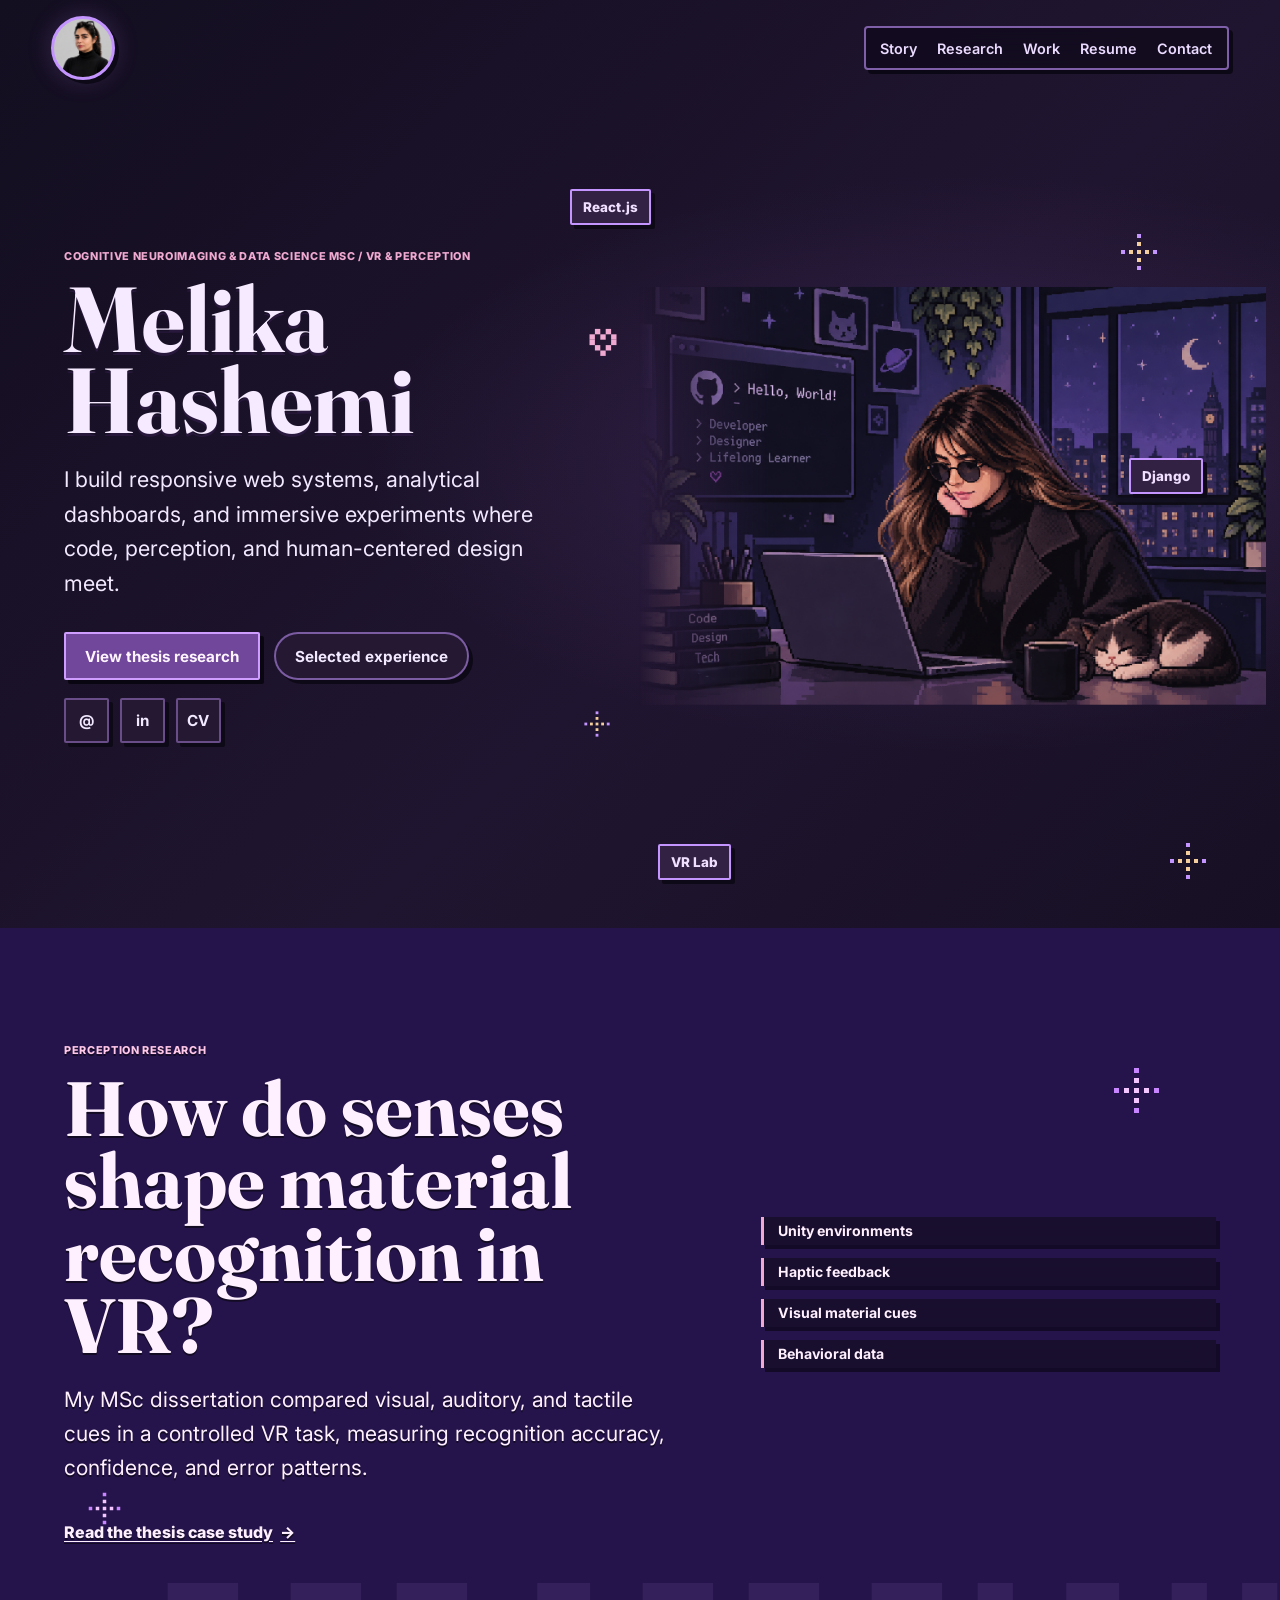
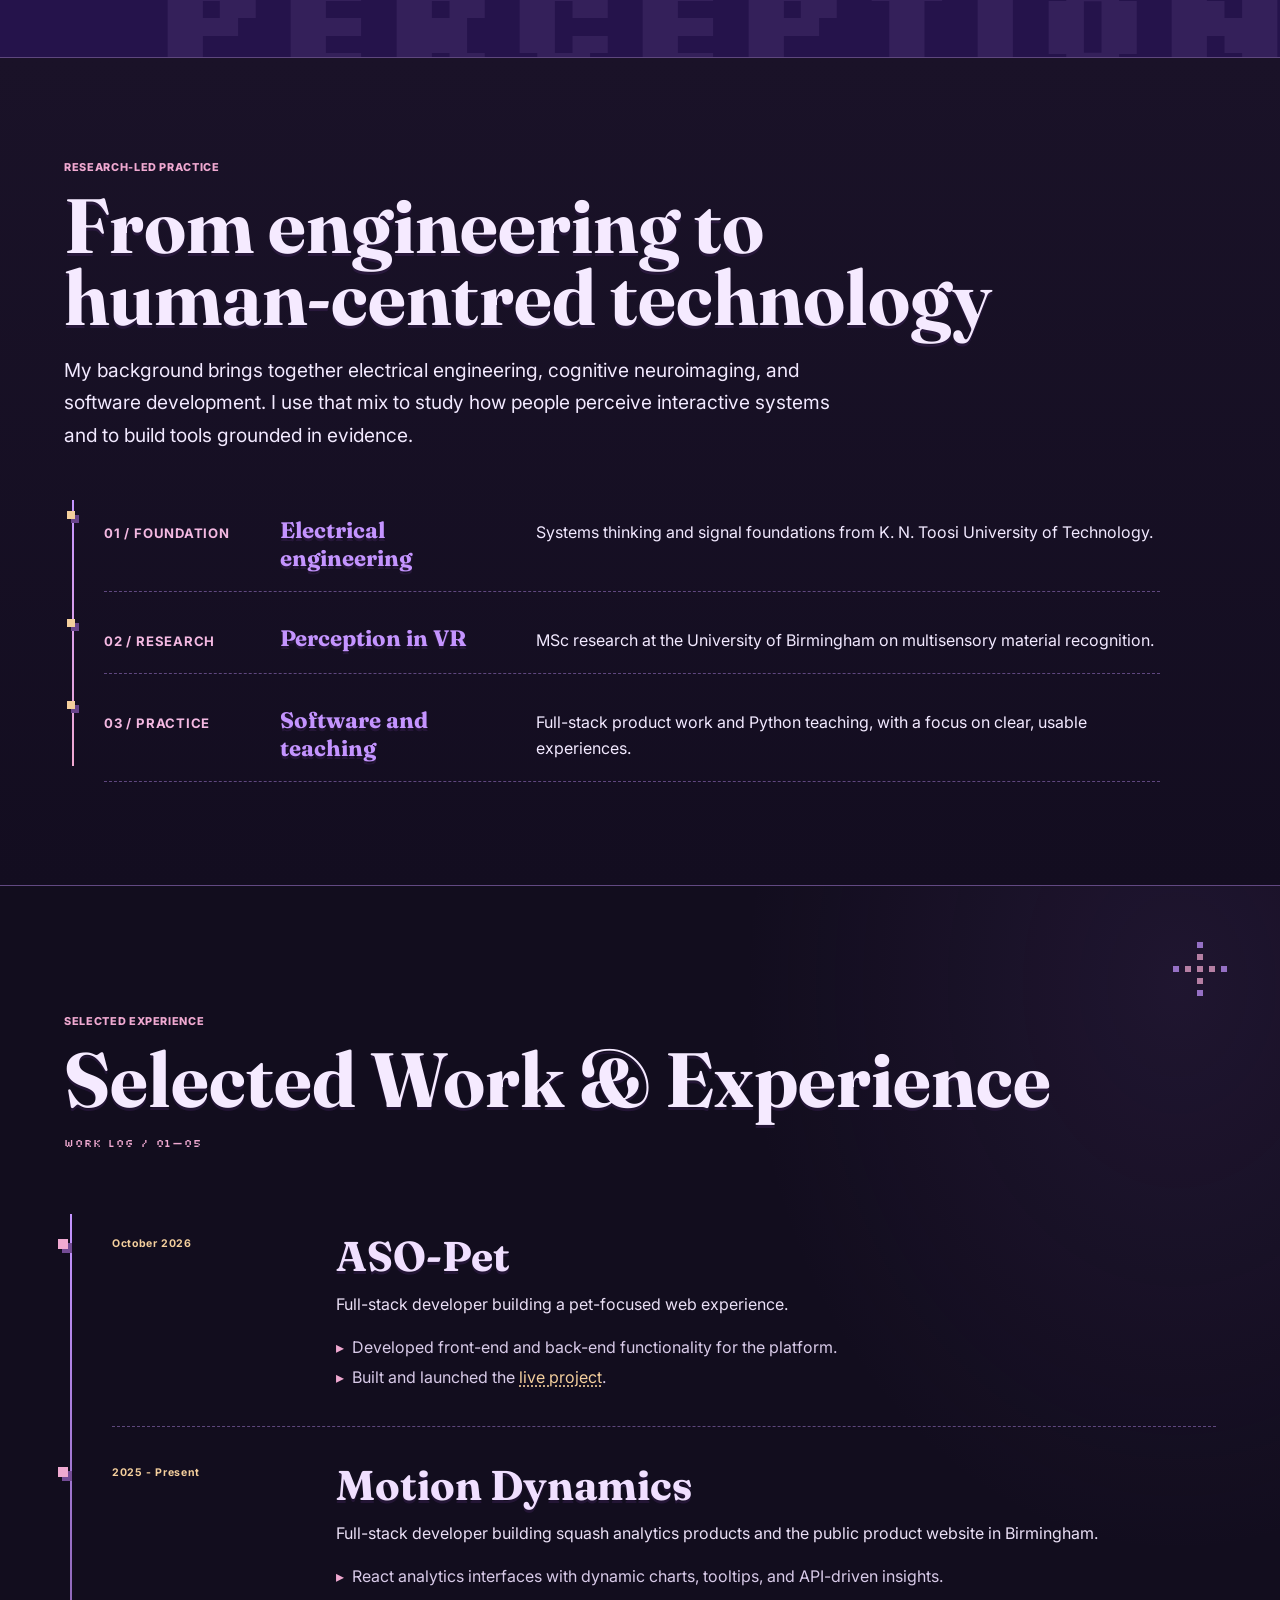
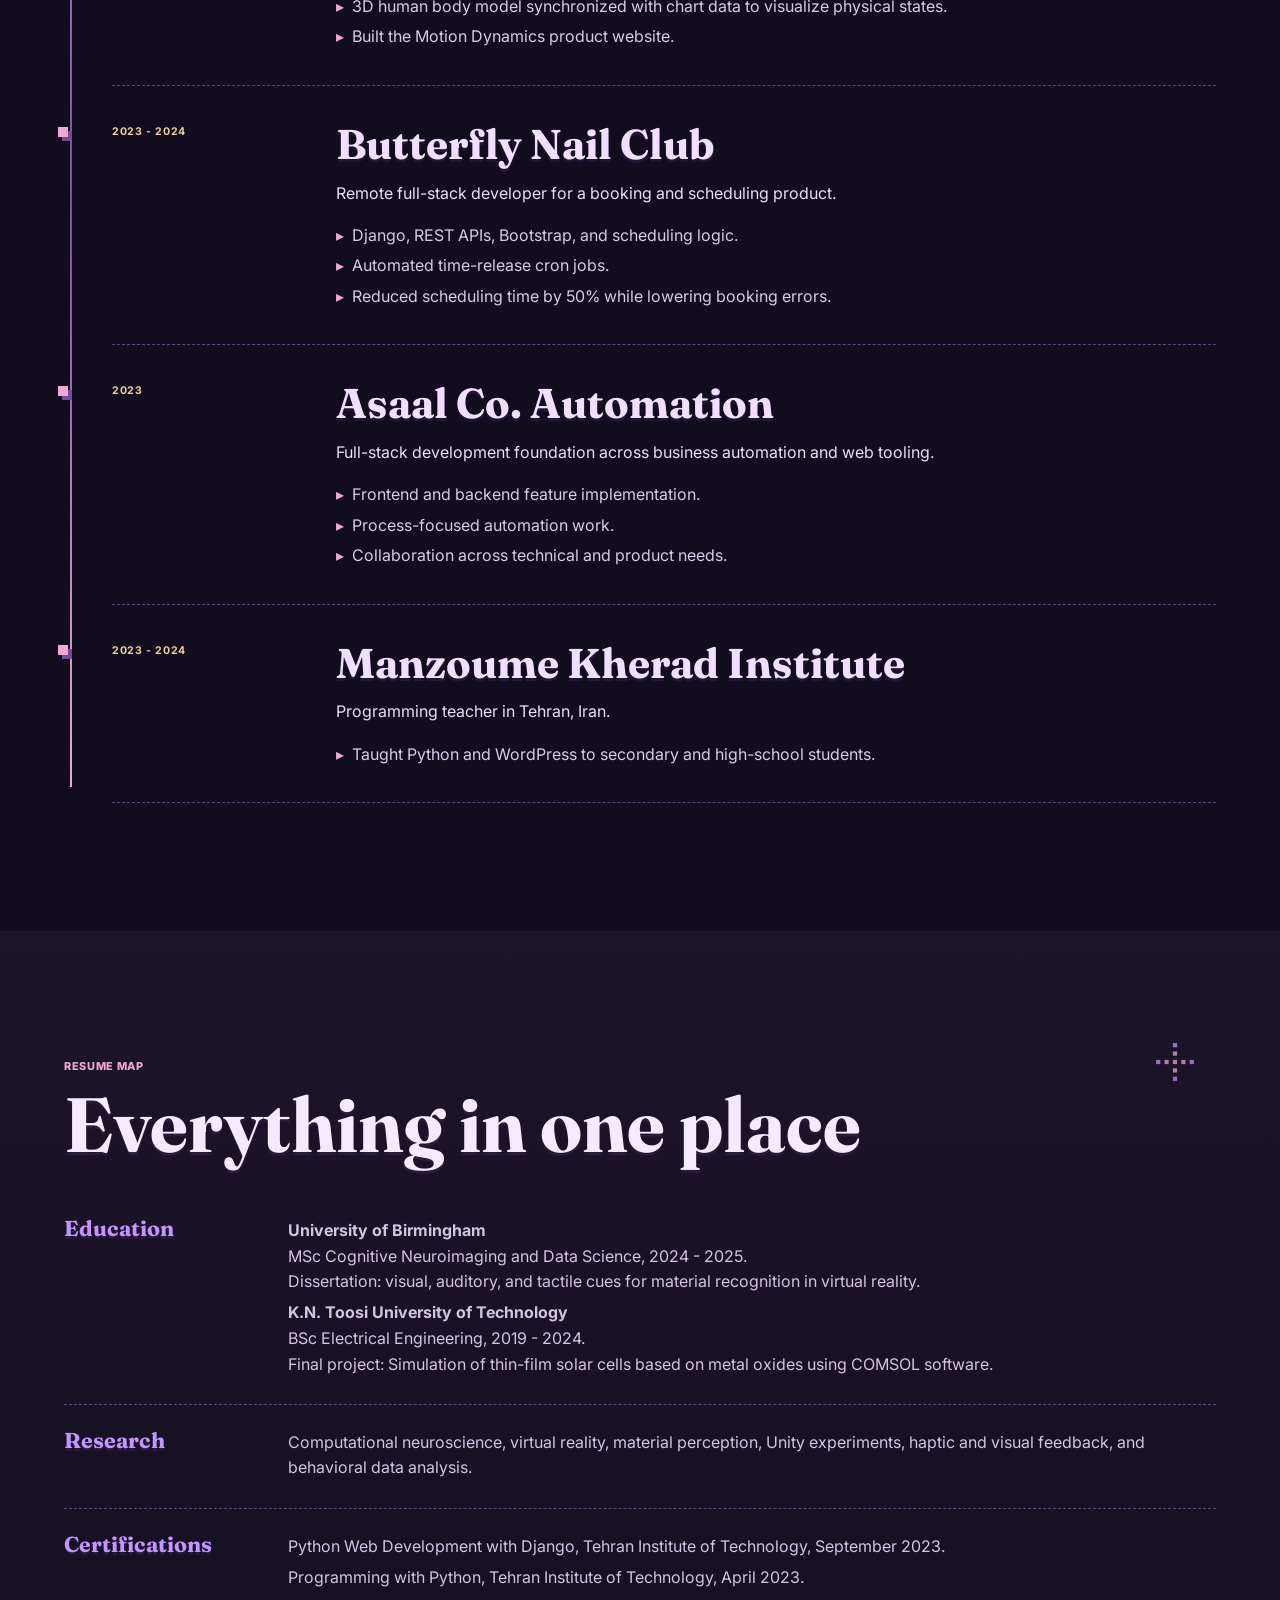
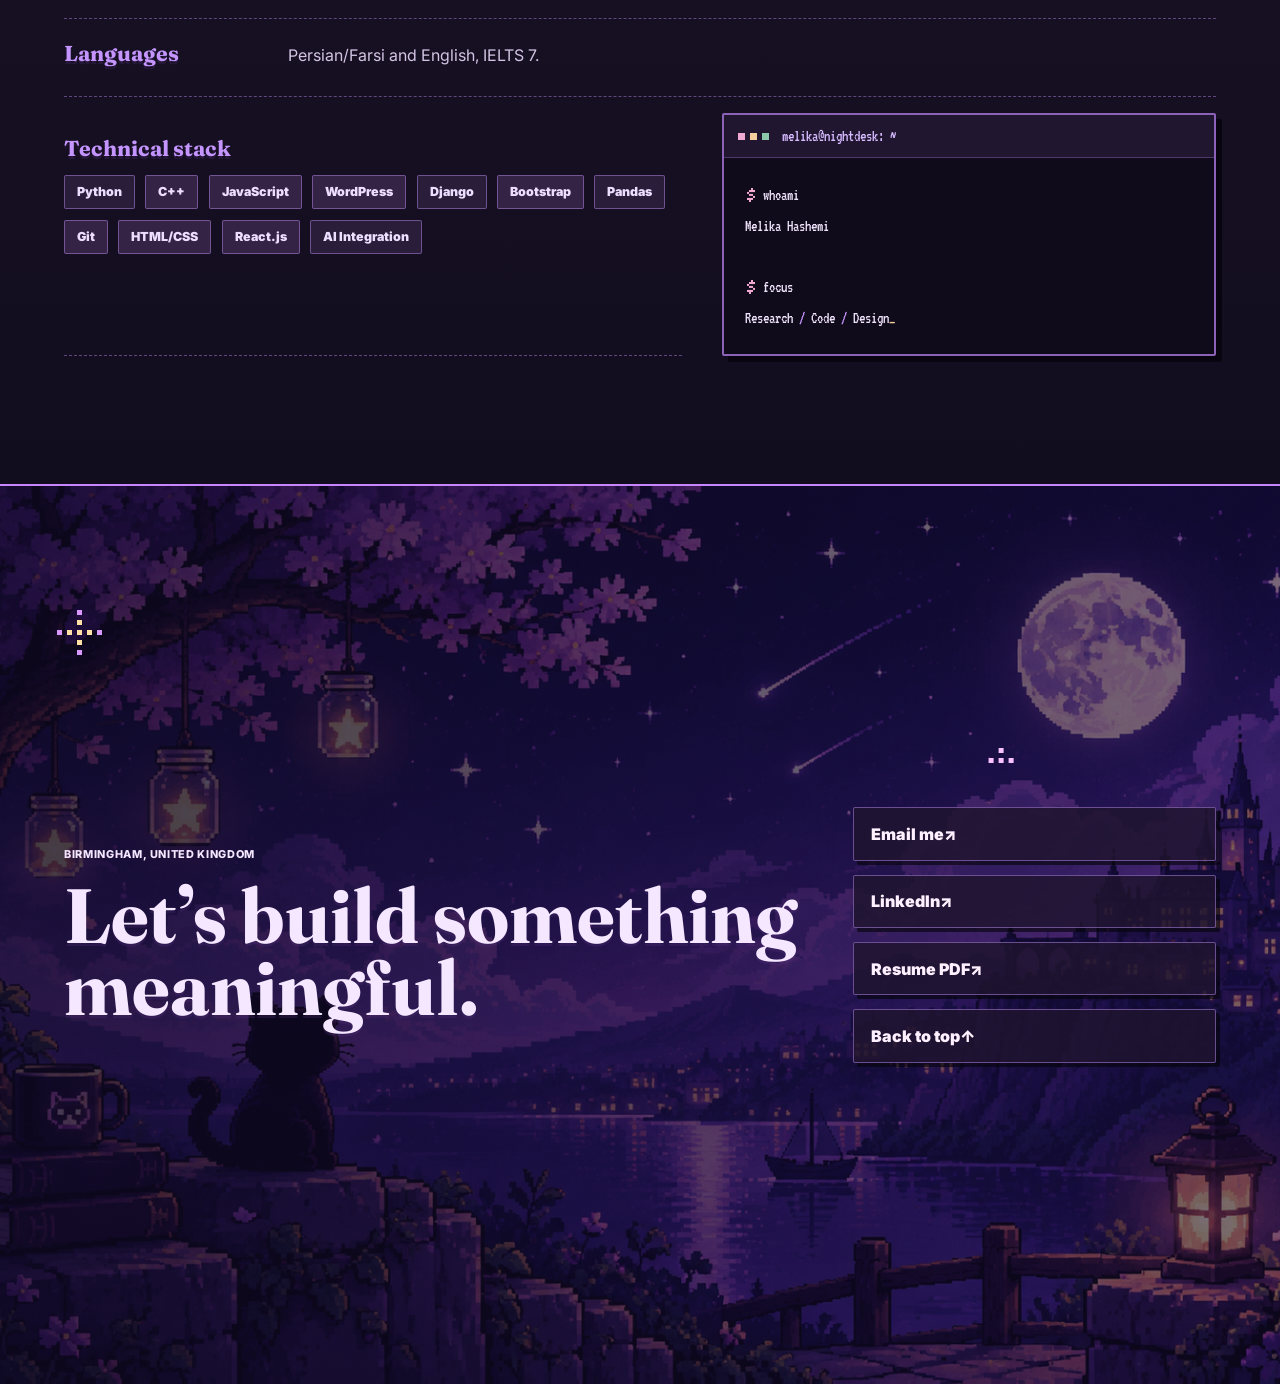
==== commit e904749b: "fix: remove md website and put project titles" ====
--- a/index.html
+++ b/index.html
@@ -133,7 +133,7 @@
             <ul>
               <li>React analytics interfaces with dynamic charts, tooltips, and API-driven insights.</li>
               <li>3D human body model synchronized with chart data to visualize physical states.</li>
-              <li>Built the <a href="https://motiondynamics.ai/" target="_blank" rel="noreferrer">Motion Dynamics product website</a>.</li>
+              <li>Built the Motion Dynamics product website.</li>
             </ul>
           </article>
           <article class="work-card" data-reveal>
@@ -175,8 +175,8 @@
         <div class="resume-grid">
           <article class="resume-panel">
             <h3>Education</h3>
-            <p><strong>University of Birmingham</strong><br />MSc Cognitive Neuroimaging and Data Science, 2024 - 2025.</p>
-            <p><strong>K.N. Toosi University of Technology</strong><br />BSc Electrical Engineering, 2019 - 2024.</p>
+            <p><strong>University of Birmingham</strong><br />MSc Cognitive Neuroimaging and Data Science, 2024 - 2025.<br />Dissertation: visual, auditory, and tactile cues for material recognition in virtual reality.</p>
+            <p><strong>K.N. Toosi University of Technology</strong><br />BSc Electrical Engineering, 2019 - 2024.<br />Final project: Simulation of thin-film solar cells based on metal oxides using COMSOL software.</p>
           </article>
           <article class="resume-panel">
             <h3>Research</h3>
--- a/styles.css
+++ b/styles.css
@@ -902,13 +902,17 @@
   }
 
   nav {
-    max-width: min(17rem, calc(100vw - 5rem));
-    flex-wrap: wrap;
+    max-width: calc(100vw - 4.5rem);
+    flex-wrap: nowrap;
     justify-content: flex-end;
     border-radius: 8px;
-    gap: 0.45rem 0.7rem;
-    padding: 0.58rem 0.7rem;
-    font-size: 0.76rem;
+    gap: 0.4rem 0.5rem;
+    padding: 0.5rem 0.55rem;
+    font-size: 0.7rem;
+  }
+
+  nav a {
+    white-space: nowrap;
   }
 
   h1 {
--- a/pixel-theme.css
+++ b/pixel-theme.css
@@ -958,7 +958,7 @@
   }
 
   nav a {
-    font-size: 0.75rem;
+    font-size: 0.7rem;
   }
 
   .hero {
